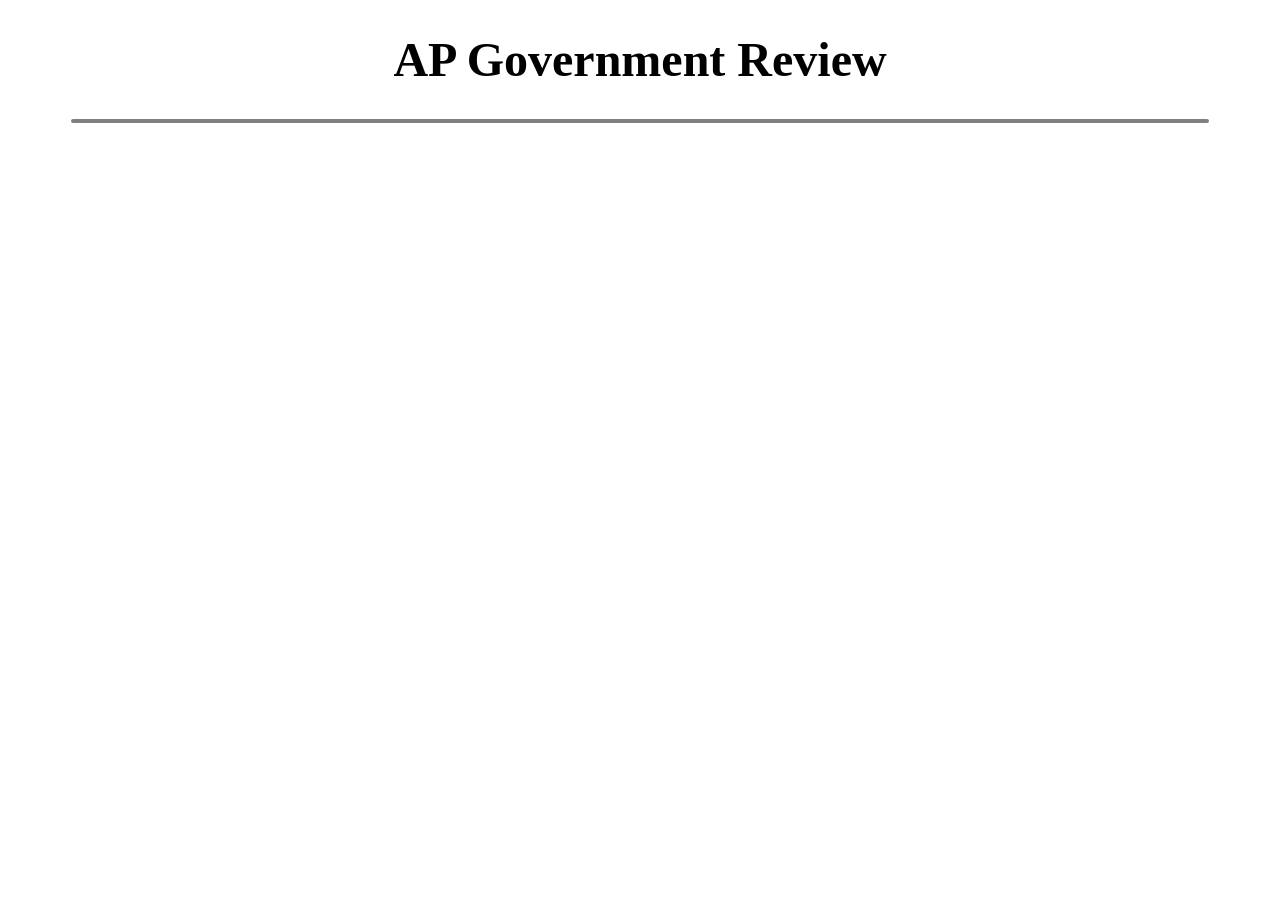
==== APGov.html @ 04f51976 "6:06 PM 4/27/2026" ====
<!DOCTYPE html>

<html>
    <header>
        <head>
            <link rel="stylesheet" href="APGov.css">
            <title>AP Government Review</title>
        </head>
    </header>
    <body>
        <h1>AP Government Review</h1>
    </body>
    <hr id="break">
    <div class="main">
        
    </div>
</html>
---- APGov.css ----
body{
    text-align: center;
    font-size: 150%
}

.main{

}

#break{
    border: 2px solid grey;
	border-radius: 15px;
	margin-left: 5%;
	margin-right: 5%;
}
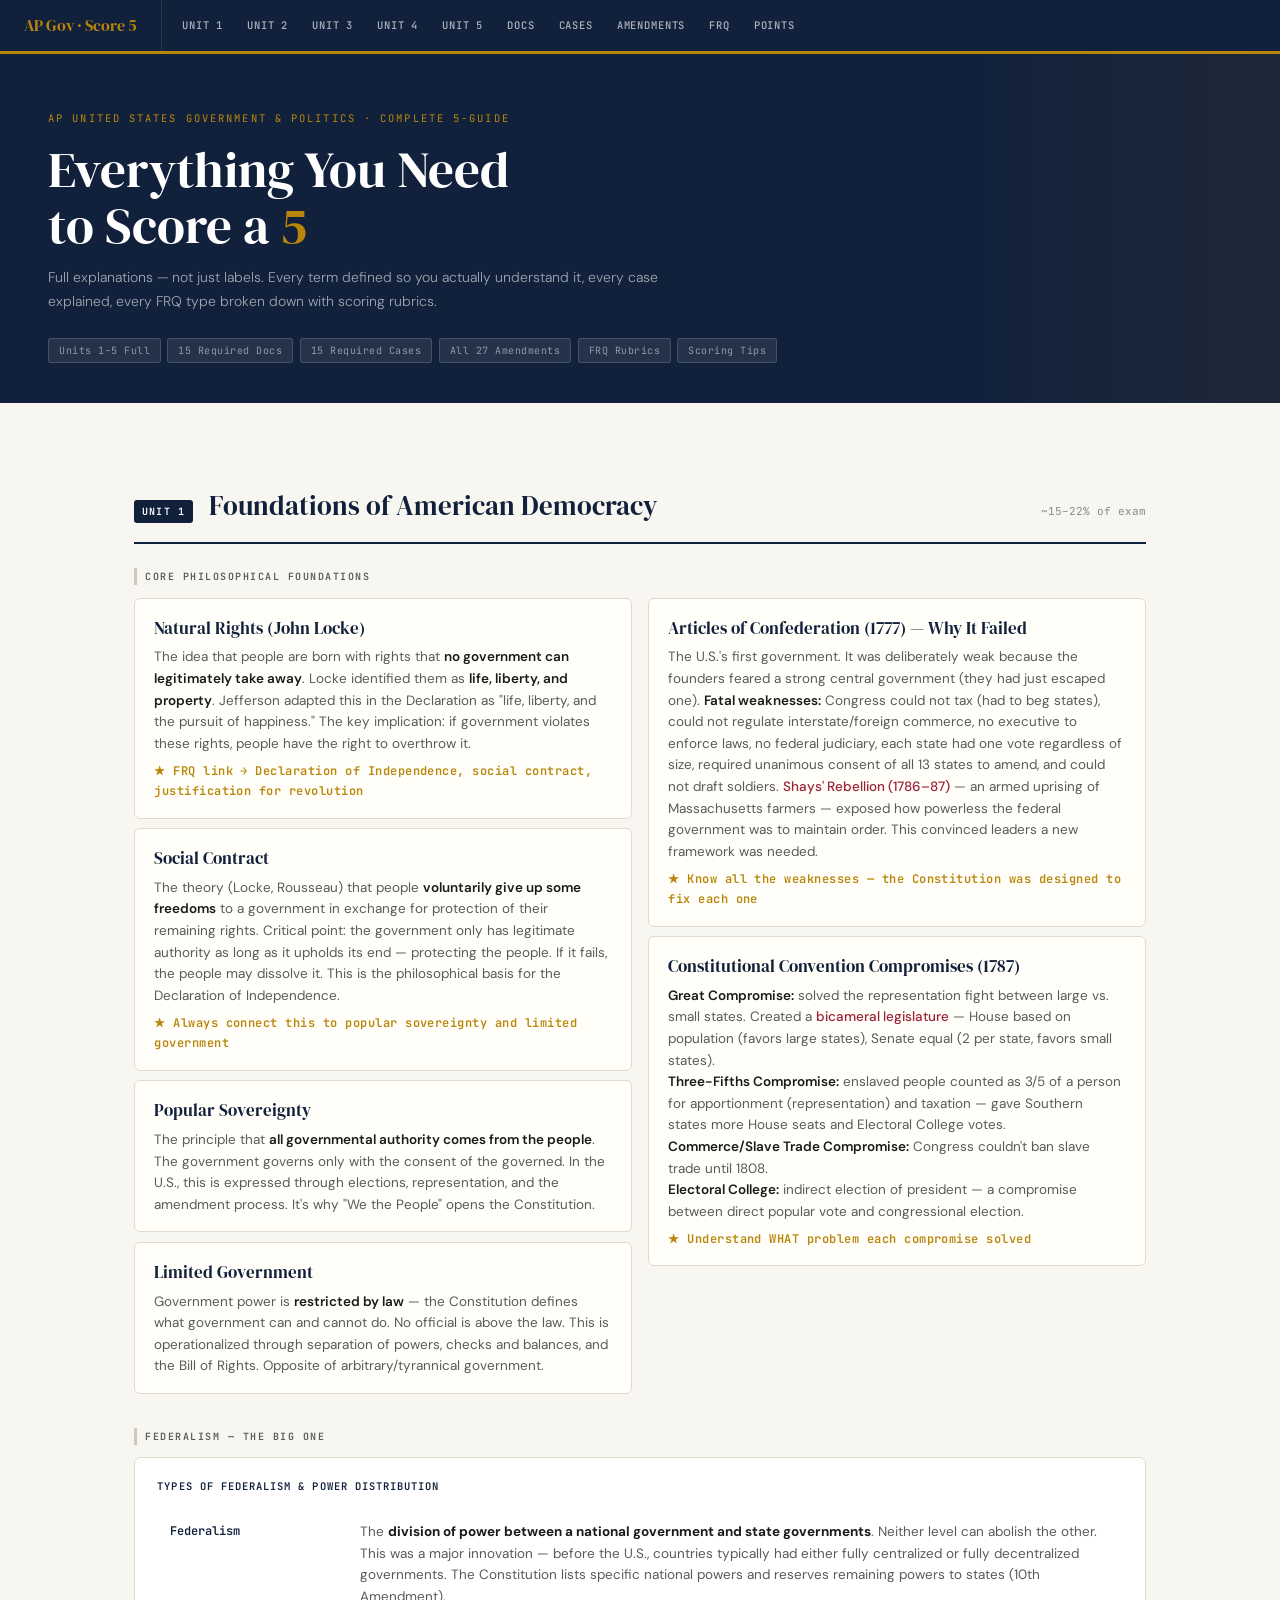
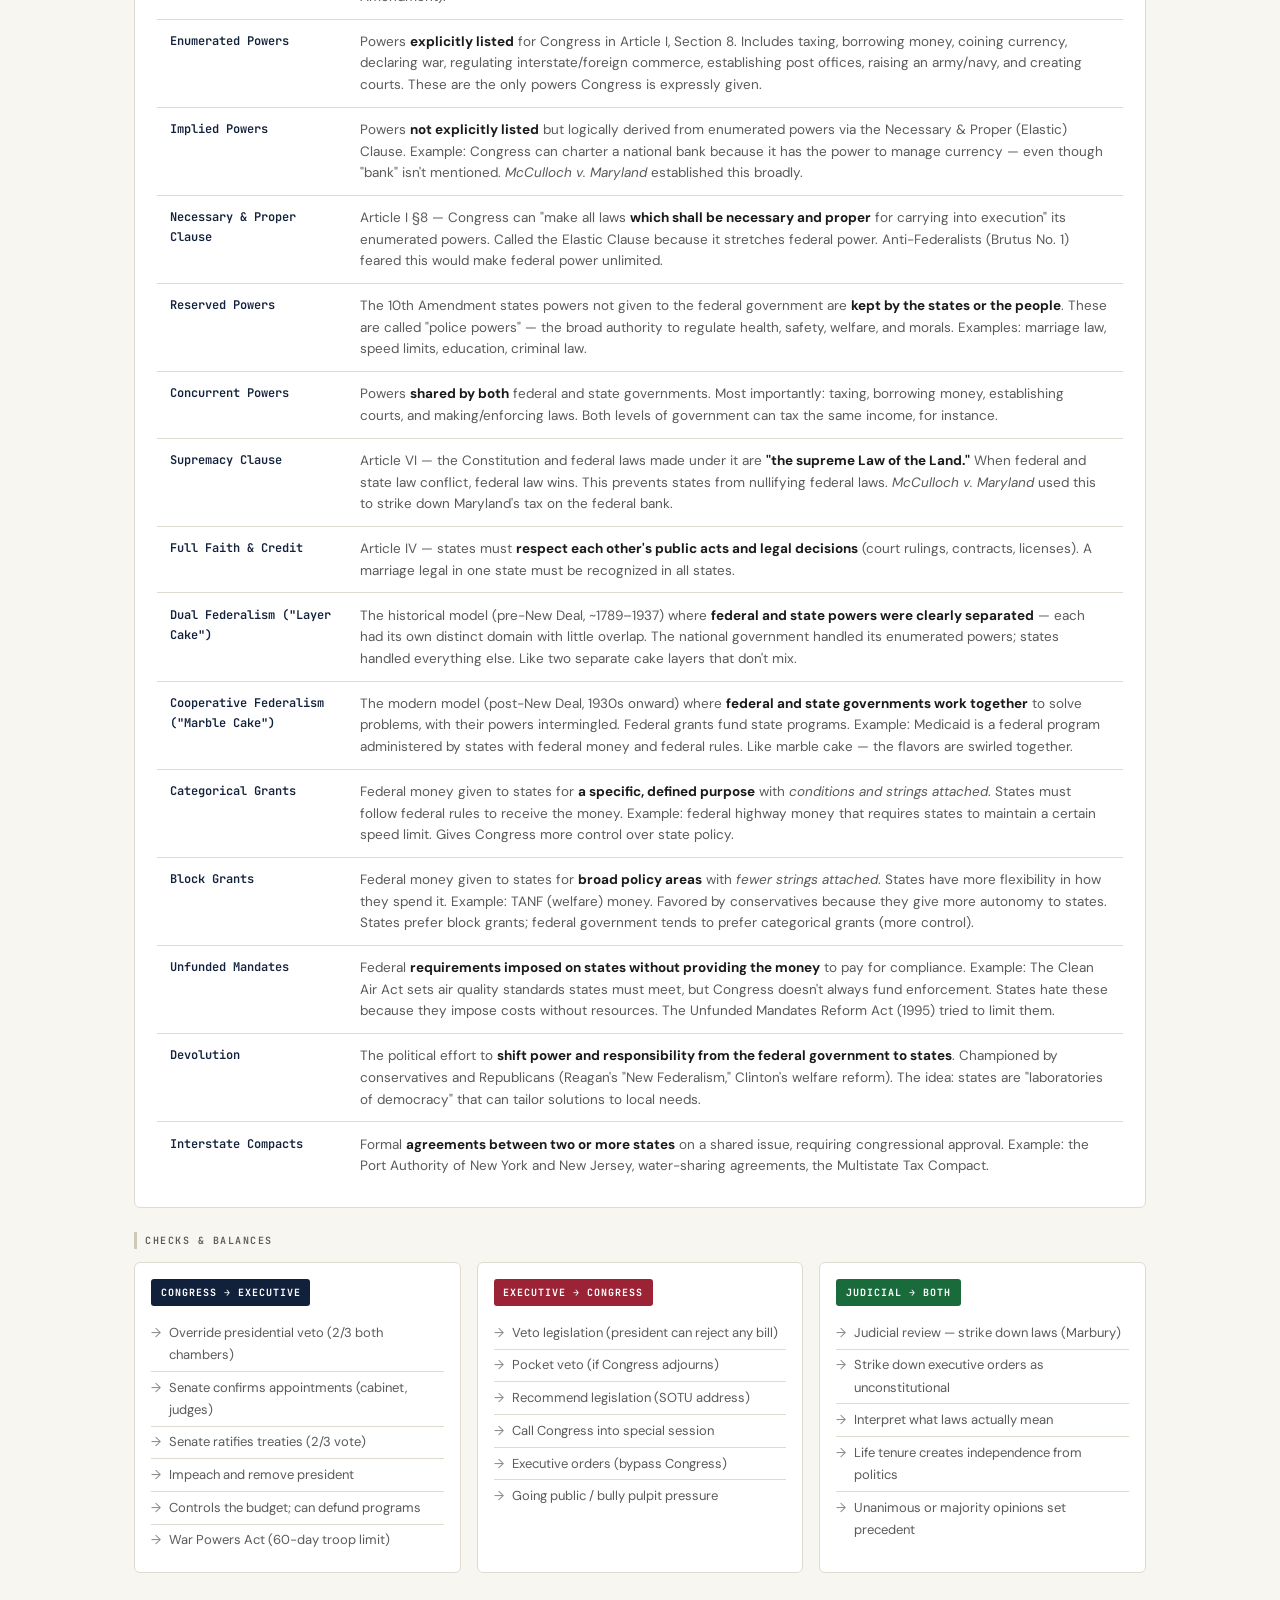
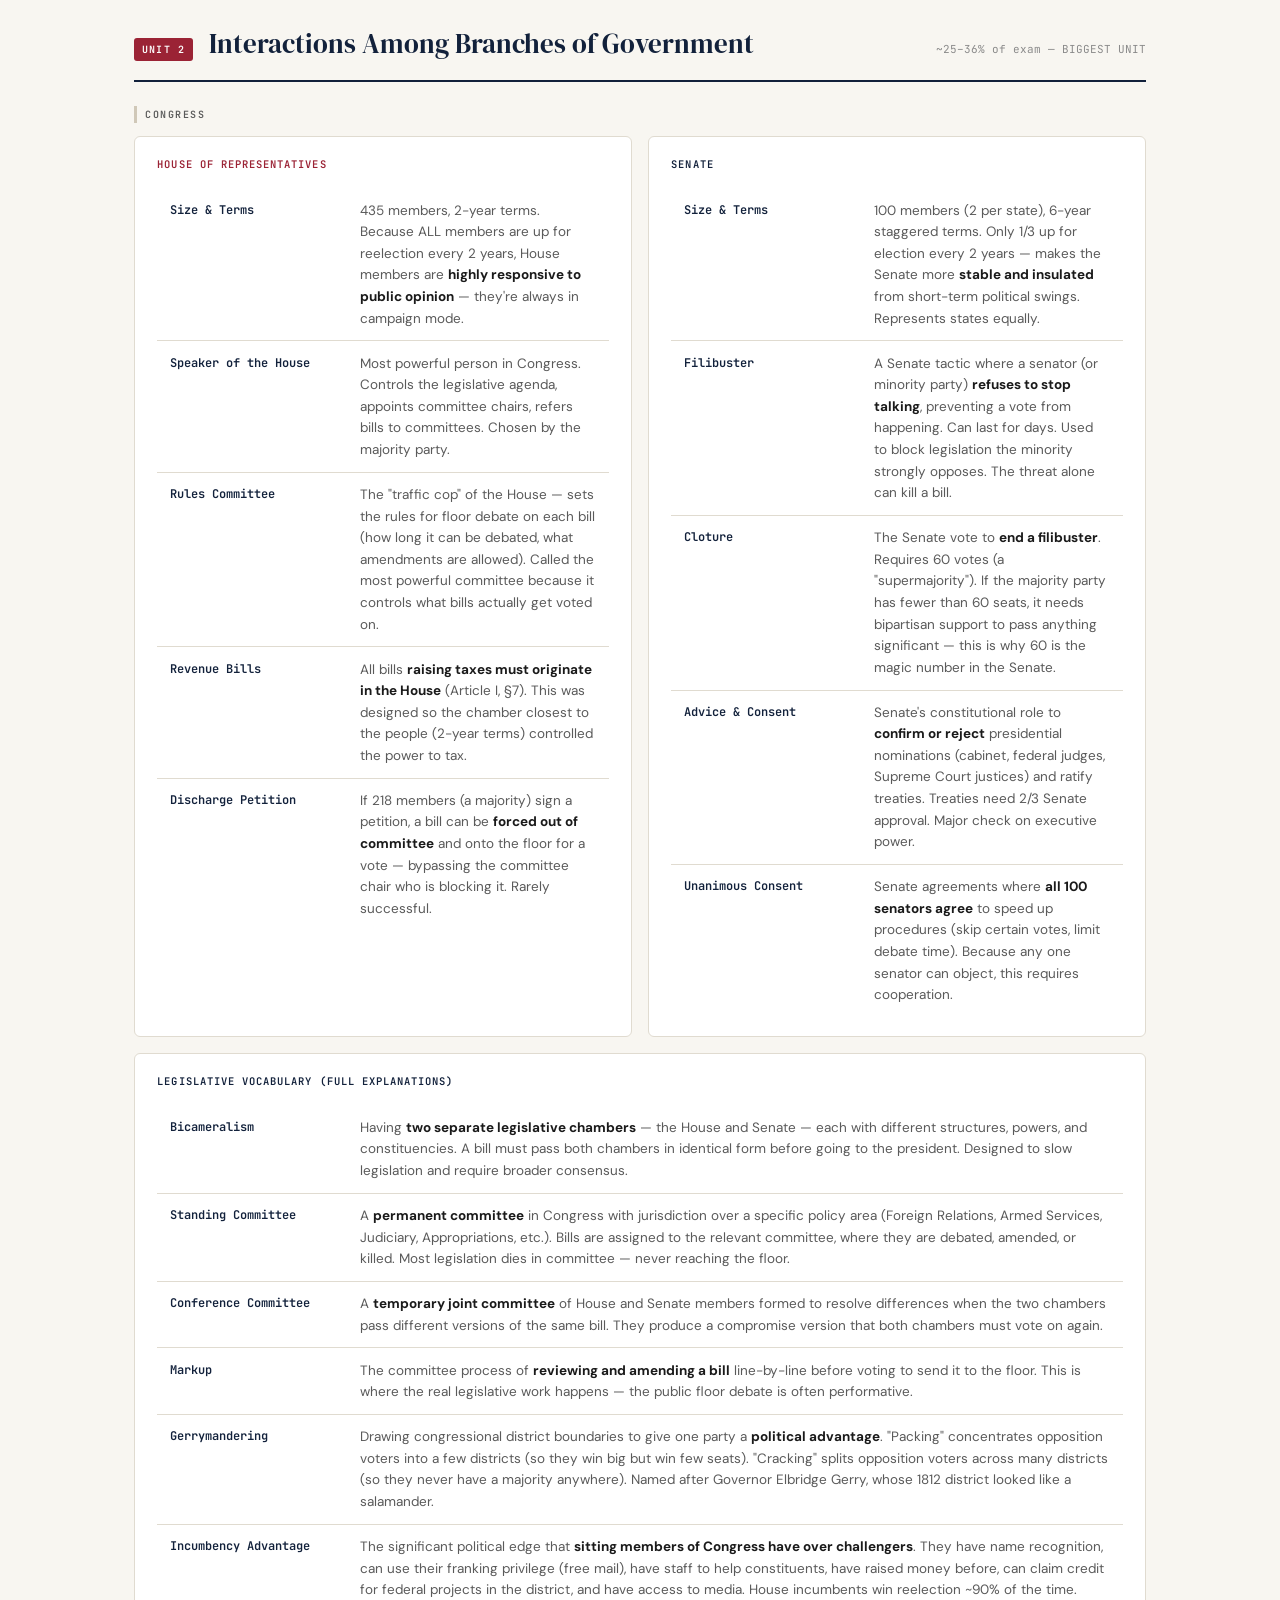
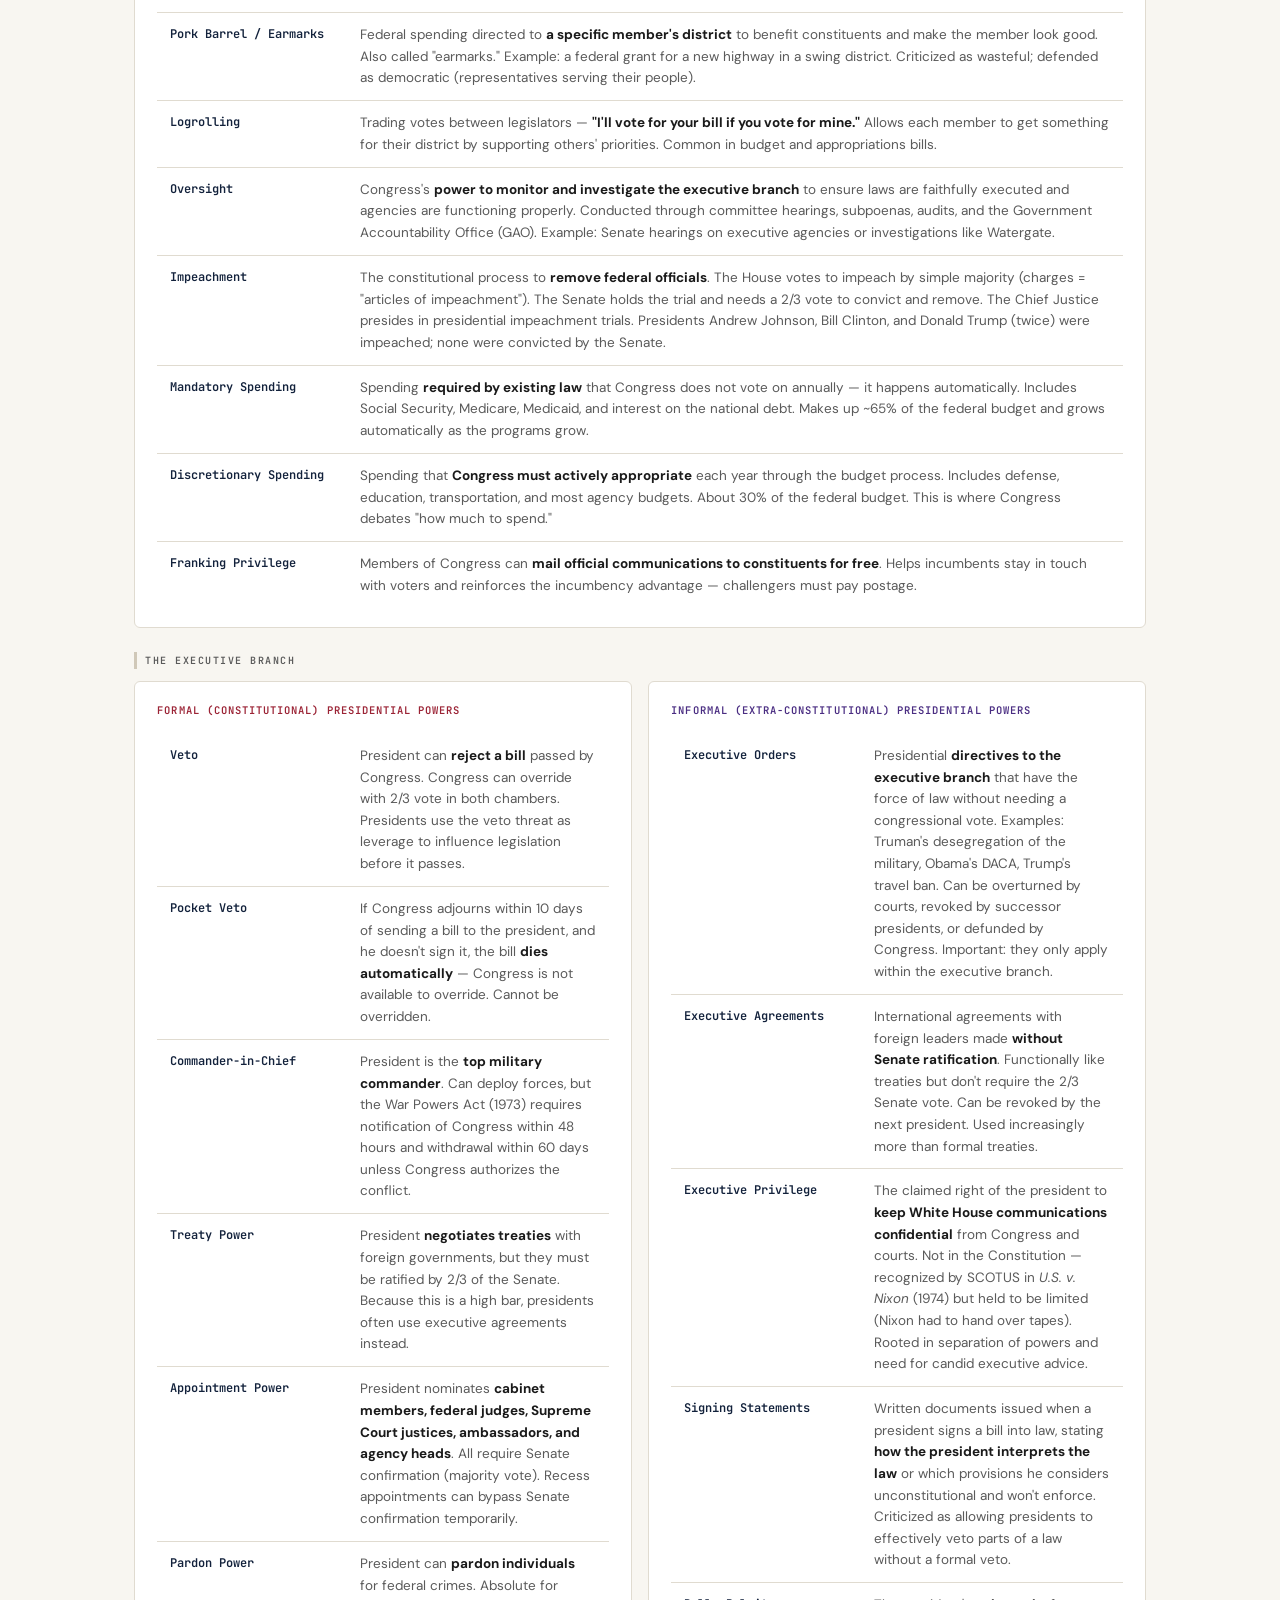
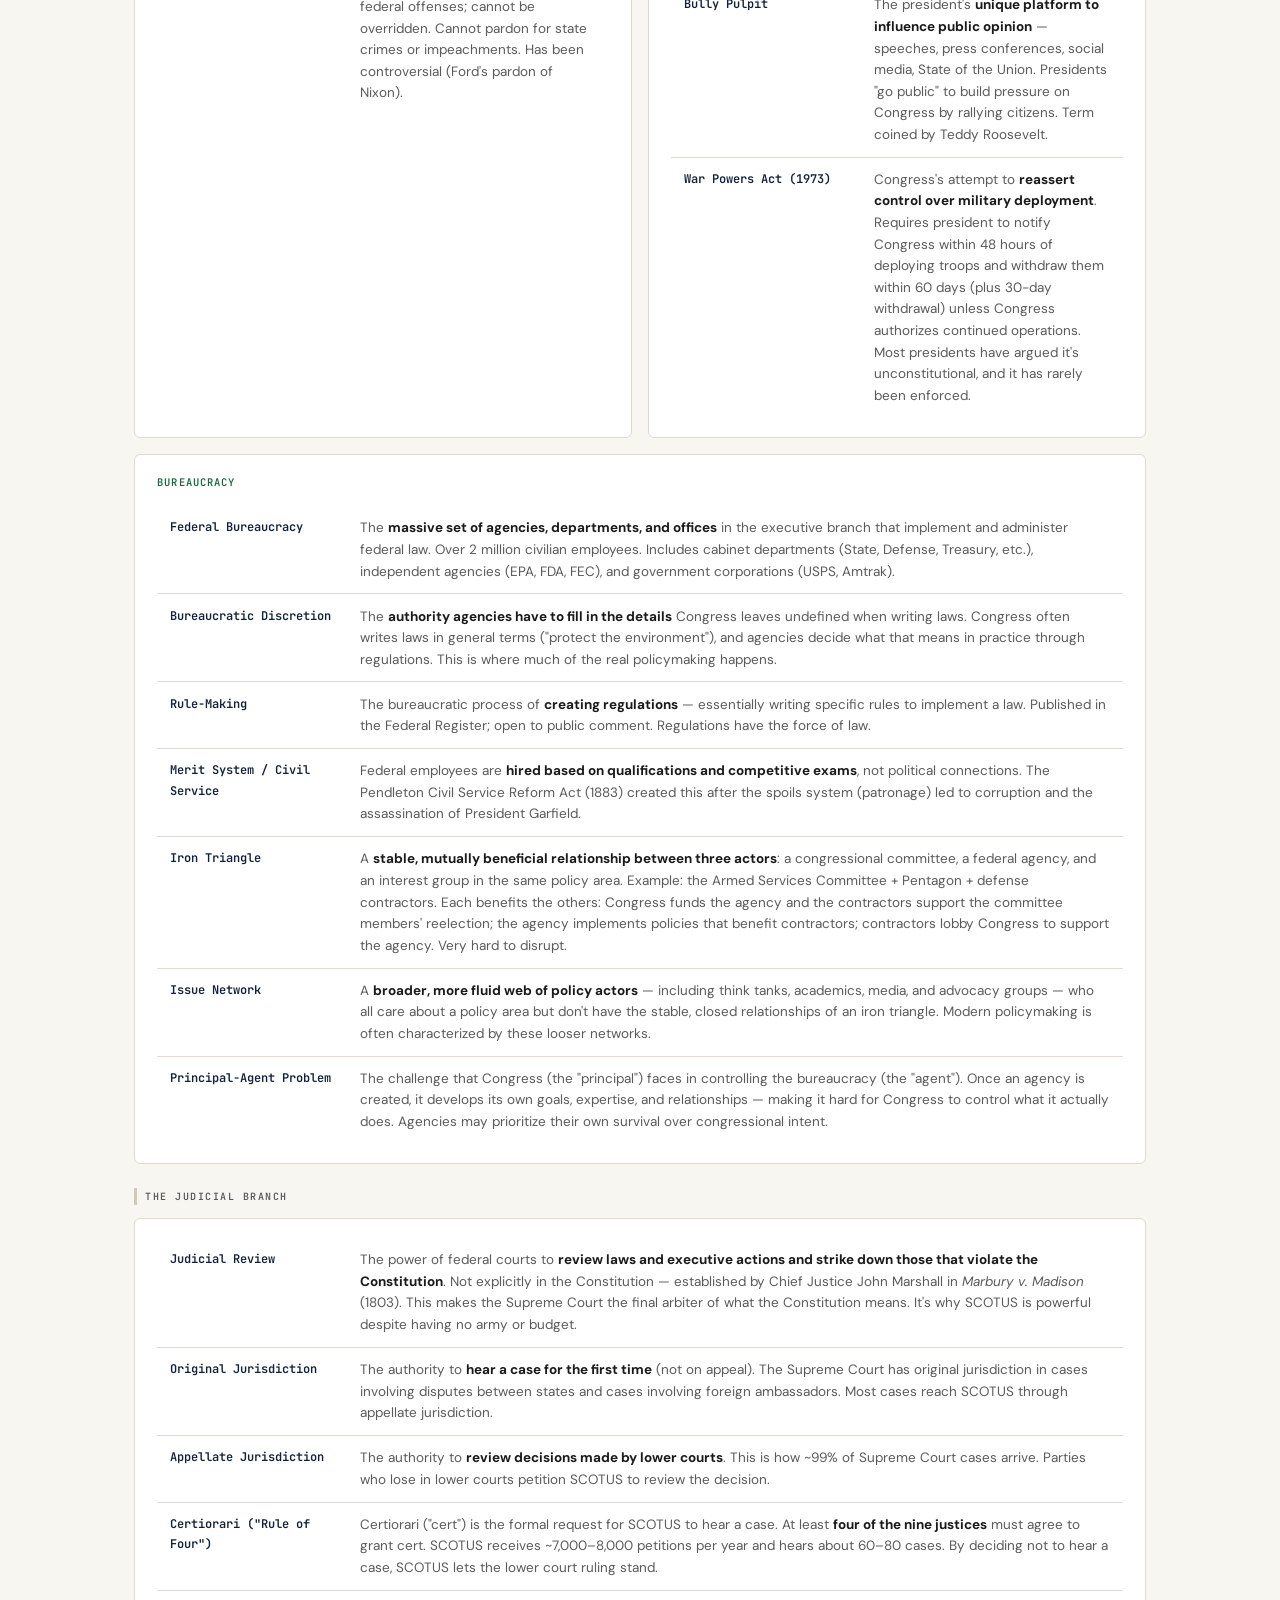
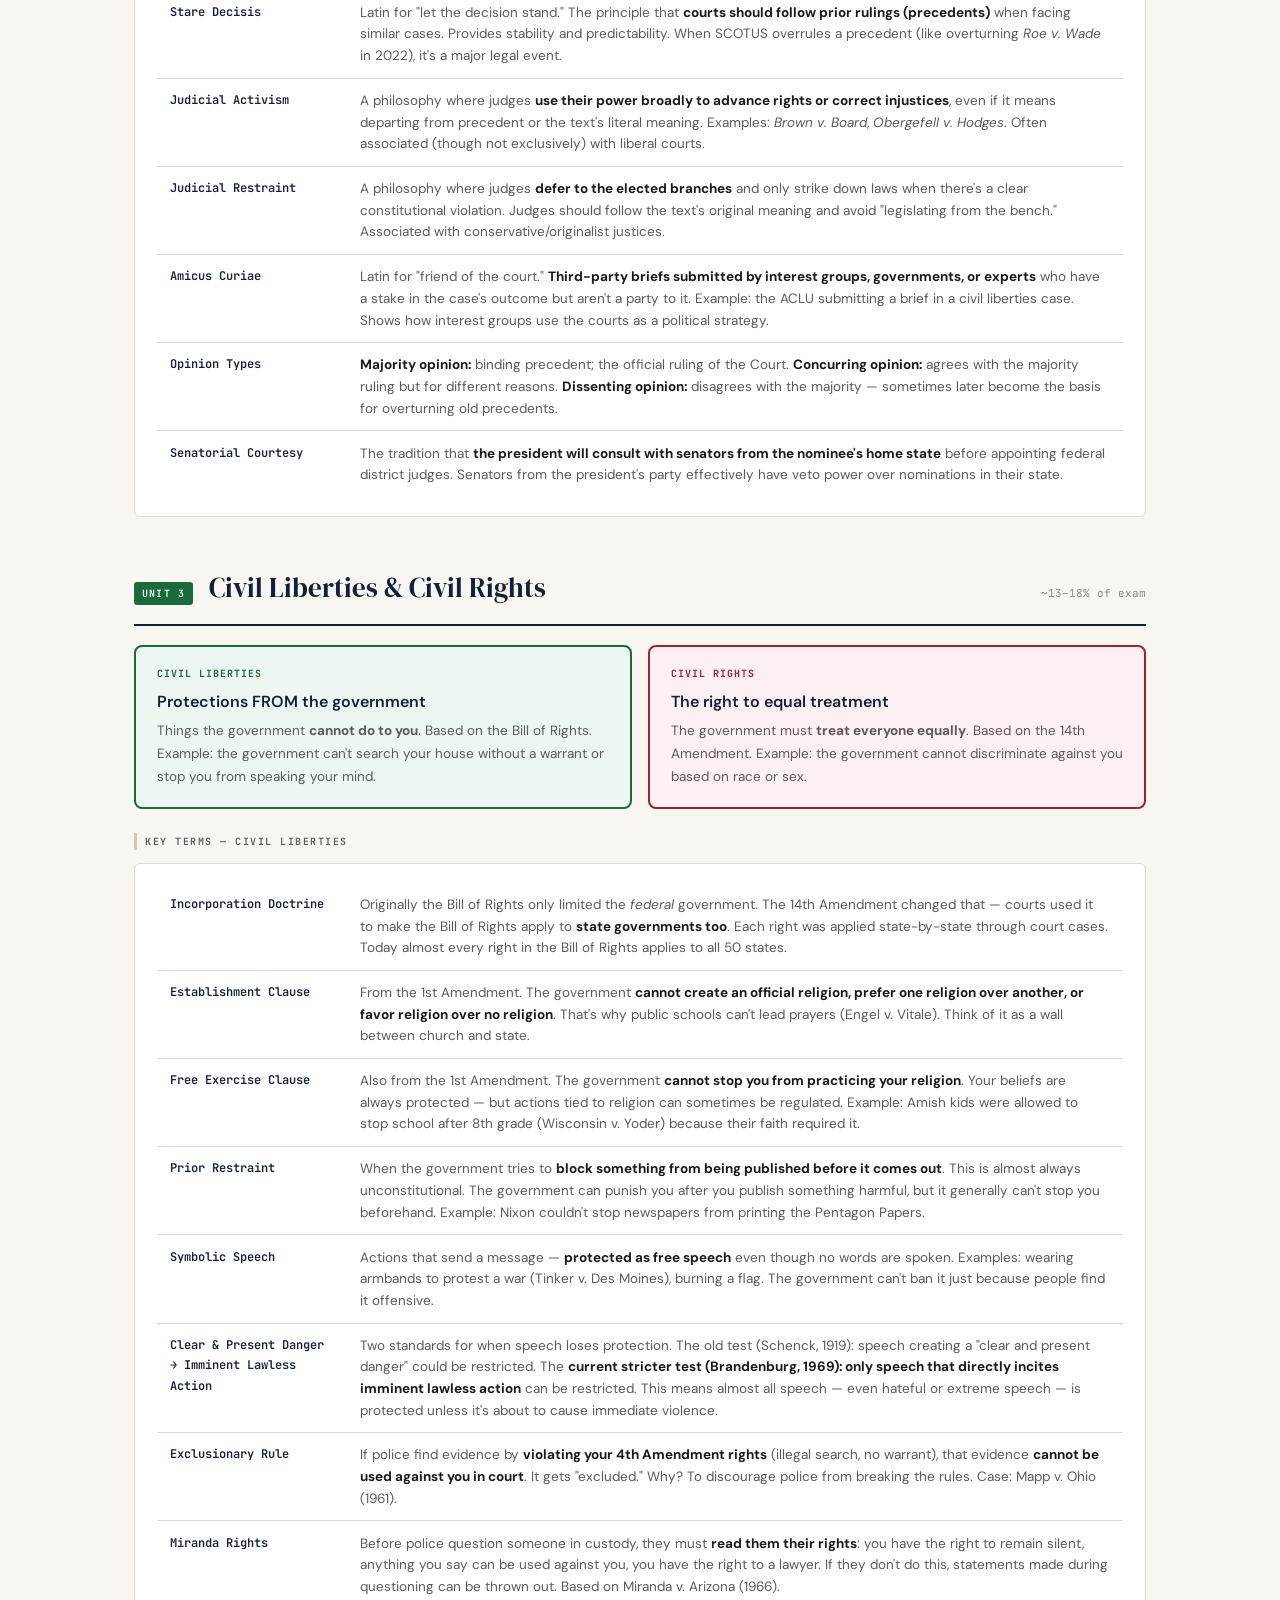
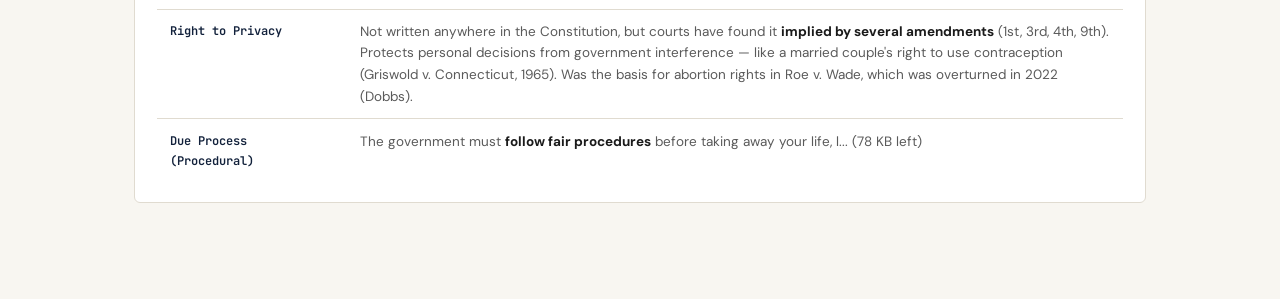
==== commit ccb4dda3: "9:41 AM 4/30/2026" ====
--- a/APGov.html
+++ b/APGov.html
@@ -1,17 +1,475 @@
 <!DOCTYPE html>
-
-<html>
-    <header>
-        <head>
-            <link rel="stylesheet" href="APGov.css">
-            <title>AP Government Review</title>
-        </head>
-    </header>
-    <body>
-        <h1>AP Government Review</h1>
-    </body>
-    <hr id="break">
-    <div class="main">
-        
-    </div>
-</html>+<html lang="en">
+<head>
+<meta charset="UTF-8">
+<meta name="viewport" content="width=device-width, initial-scale=1.0">
+<title>AP US Gov — 5 Guide</title>
+<link href="https://fonts.googleapis.com/css2?family=DM+Serif+Display:ital@0;1&family=DM+Sans:wght@300;400;500;600&family=JetBrains+Mono:wght@400;500;600&display=swap" rel="stylesheet">
+<style>
+:root {
+  --bg: #f8f6f1;
+  --surface: #ffffff;
+  --card: #fffef9;
+  --navy: #12213b;
+  --navy2: #1c3158;
+  --gold: #b8860b;
+  --gold-light: #f0e6c0;
+  --red: #9b2335;
+  --red-light: #fdf0f2;
+  --green: #1a6b3c;
+  --green-light: #edf7f2;
+  --blue: #1a4f7a;
+  --blue-light: #e8f1f8;
+  --purple: #4a2d82;
+  --purple-light: #f0ebf8;
+  --border: #e0dbd0;
+  --border2: #d0c8b8;
+  --text: #1a1a1a;
+  --muted: #5a5a5a;
+  --light: #8a8a8a;
+}
+*{box-sizing:border-box;margin:0;padding:0;}
+html{scroll-behavior:smooth;}
+body{background:var(--bg);color:var(--text);font-family:'DM Sans',sans-serif;font-size:15px;line-height:1.7;}
+
+/* NAV */
+.topbar{background:var(--navy);color:#fff;display:flex;align-items:center;gap:0;padding:0 1.5rem;overflow-x:auto;scrollbar-width:none;position:sticky;top:0;z-index:200;border-bottom:3px solid var(--gold);}
+.topbar::-webkit-scrollbar{display:none;}
+.topbar-brand{font-family:'DM Serif Display',serif;font-size:1rem;color:var(--gold);white-space:nowrap;padding:12px 1.5rem 12px 0;border-right:1px solid rgba(255,255,255,.1);margin-right:.5rem;flex-shrink:0;}
+.topbar a{color:rgba(255,255,255,.65);text-decoration:none;font-family:'JetBrains Mono',monospace;font-size:10.5px;font-weight:500;letter-spacing:.08em;text-transform:uppercase;padding:14px 12px;white-space:nowrap;border-bottom:3px solid transparent;margin-bottom:-3px;transition:color .2s,border-color .2s;}
+.topbar a:hover,.topbar a.active{color:#fff;border-bottom-color:var(--gold);}
+
+/* HERO */
+.hero{background:var(--navy);color:#fff;padding:3.5rem 3rem 2.5rem;position:relative;overflow:hidden;}
+.hero::after{content:'';position:absolute;right:0;top:0;width:300px;height:100%;background:linear-gradient(to right,transparent,rgba(184,134,11,.07));pointer-events:none;}
+.hero-eyebrow{font-family:'JetBrains Mono',monospace;font-size:10.5px;letter-spacing:.2em;text-transform:uppercase;color:var(--gold);margin-bottom:.8rem;}
+.hero h1{font-family:'DM Serif Display',serif;font-size:clamp(2rem,5vw,3.2rem);line-height:1.1;font-weight:400;}
+.hero h1 em{color:var(--gold);font-style:normal;}
+.hero p{color:rgba(255,255,255,.6);margin-top:.8rem;max-width:620px;font-size:14px;font-weight:300;}
+.chip-row{display:flex;flex-wrap:wrap;gap:.4rem;margin-top:1.5rem;}
+.chip{background:rgba(255,255,255,.08);border:1px solid rgba(255,255,255,.15);border-radius:3px;padding:3px 10px;font-family:'JetBrains Mono',monospace;font-size:10px;color:rgba(255,255,255,.5);letter-spacing:.05em;}
+
+/* MAIN */
+main{max-width:1060px;margin:0 auto;padding:2rem 1.5rem 6rem;}
+
+/* UNIT HEADERS */
+.unit-head{display:flex;align-items:baseline;gap:1rem;margin:3rem 0 1.2rem;padding-bottom:.8rem;border-bottom:2px solid var(--navy);}
+.unit-tag{font-family:'JetBrains Mono',monospace;font-size:10px;font-weight:600;letter-spacing:.12em;text-transform:uppercase;padding:3px 8px;border-radius:3px;flex-shrink:0;}
+.tag-navy{background:var(--navy);color:#fff;}
+.tag-red{background:var(--red);color:#fff;}
+.tag-green{background:var(--green);color:#fff;}
+.tag-blue{background:var(--blue);color:#fff;}
+.tag-purple{background:var(--purple);color:#fff;}
+.tag-gold{background:var(--gold);color:#fff;}
+.unit-head h2{font-family:'DM Serif Display',serif;font-size:1.7rem;font-weight:400;color:var(--navy);}
+.exam-pct{font-family:'JetBrains Mono',monospace;font-size:11px;color:var(--light);margin-left:auto;}
+
+/* SECTION LABELS */
+.section-label{font-family:'JetBrains Mono',monospace;font-size:10px;font-weight:600;letter-spacing:.15em;text-transform:uppercase;color:var(--muted);margin:1.5rem 0 .8rem;padding-left:.5rem;border-left:3px solid var(--border2);}
+
+/* GRID */
+.grid-2{display:grid;grid-template-columns:1fr 1fr;gap:1rem;}
+.grid-3{display:grid;grid-template-columns:1fr 1fr 1fr;gap:1rem;}
+@media(max-width:720px){.grid-2,.grid-3{grid-template-columns:1fr;}}
+
+/* CARD */
+.card{background:var(--surface);border:1px solid var(--border);border-radius:6px;padding:1.2rem 1.4rem;}
+.card-head{font-family:'JetBrains Mono',monospace;font-size:10.5px;font-weight:600;letter-spacing:.1em;text-transform:uppercase;margin-bottom:.9rem;}
+
+/* CONCEPT BLOCK */
+.concept{background:var(--card);border:1px solid var(--border);border-radius:6px;padding:1rem 1.2rem;margin-bottom:.6rem;}
+.concept-term{font-family:'DM Serif Display',serif;font-size:1.05rem;color:var(--navy);margin-bottom:.2rem;}
+.concept-def{font-size:13.5px;color:var(--muted);line-height:1.6;}
+.concept-def strong{color:var(--text);font-weight:600;}
+.concept-def em{color:var(--red);font-style:normal;font-weight:500;}
+.concept-why{font-size:12px;color:var(--gold);font-family:'JetBrains Mono',monospace;font-weight:600;letter-spacing:.04em;margin-top:.4rem;display:block;}
+
+/* VOCAB TABLE */
+.vocab-table{width:100%;border-collapse:collapse;}
+.vocab-table tr{border-bottom:1px solid var(--border);}
+.vocab-table tr:last-child{border-bottom:none;}
+.vocab-table td{padding:.7rem .8rem;vertical-align:top;font-size:13.5px;}
+.vocab-table td:first-child{font-family:'JetBrains Mono',monospace;font-size:12px;font-weight:600;color:var(--navy);width:190px;padding-right:1rem;}
+.vocab-table td:last-child{color:var(--muted);line-height:1.6;}
+.vocab-table td:last-child strong{color:var(--text);}
+
+/* CASE CARD */
+.case-card{background:var(--surface);border:1px solid var(--border);border-left:4px solid var(--navy);border-radius:0 6px 6px 0;padding:1rem 1.2rem;margin-bottom:.7rem;}
+.case-name{font-family:'DM Serif Display',serif;font-size:1rem;color:var(--navy);margin-bottom:.15rem;}
+.case-year{font-family:'JetBrains Mono',monospace;font-size:10px;color:var(--light);margin-left:.5rem;}
+.case-issue{font-size:12px;font-family:'JetBrains Mono',monospace;color:var(--gold);font-weight:600;letter-spacing:.04em;margin-bottom:.3rem;text-transform:uppercase;}
+.case-hold{font-size:13.5px;color:var(--muted);line-height:1.6;}
+.case-hold strong{color:var(--text);}
+.case-hold em{color:var(--red);font-style:normal;font-weight:600;}
+.case-connect{font-size:12px;color:var(--green);font-family:'JetBrains Mono',monospace;margin-top:.4rem;display:block;font-weight:500;}
+
+/* DOC CARD */
+.doc-card{background:var(--surface);border:1px solid var(--border);border-left:4px solid var(--gold);border-radius:0 6px 6px 0;padding:1rem 1.2rem;margin-bottom:.7rem;}
+.doc-name{font-family:'DM Serif Display',serif;font-size:1rem;color:var(--navy);}
+.doc-author{font-family:'JetBrains Mono',monospace;font-size:10px;color:var(--light);}
+.doc-arg{font-size:13.5px;color:var(--muted);margin-top:.4rem;line-height:1.6;}
+.doc-arg strong{color:var(--text);}
+.doc-arg em{color:var(--blue);font-style:normal;font-weight:600;}
+.doc-exam{font-size:12px;color:var(--red);font-family:'JetBrains Mono',monospace;margin-top:.4rem;display:block;font-weight:600;text-transform:uppercase;letter-spacing:.04em;}
+
+/* AMENDMENT TABLE */
+.amend-table{width:100%;border-collapse:collapse;}
+.amend-table tr{border-bottom:1px solid var(--border);}
+.amend-table tr:last-child{border-bottom:none;}
+.amend-table td{padding:.65rem .8rem;vertical-align:top;font-size:13.5px;}
+.amend-num{font-family:'JetBrains Mono',monospace;font-size:12px;font-weight:700;color:var(--navy);width:36px;}
+.amend-name{font-weight:600;color:var(--text);width:200px;}
+.amend-full{color:var(--muted);line-height:1.6;}
+.amend-full strong{color:var(--text);}
+.amend-full em{color:var(--red);font-style:normal;font-weight:500;}
+
+/* FRQ */
+.frq-box{background:var(--surface);border:1px solid var(--border);border-radius:8px;padding:1.5rem;margin-bottom:1rem;}
+.frq-badge{font-family:'JetBrains Mono',monospace;font-size:10px;font-weight:700;letter-spacing:.1em;text-transform:uppercase;padding:3px 10px;border-radius:3px;display:inline-block;margin-bottom:.8rem;}
+.b-navy{background:var(--navy);color:#fff;}
+.b-red{background:var(--red);color:#fff;}
+.b-green{background:var(--green);color:#fff;}
+.b-gold{background:var(--gold);color:#fff;}
+.frq-box h3{font-family:'DM Serif Display',serif;font-size:1.2rem;color:var(--navy);margin-bottom:.4rem;}
+.frq-desc{font-size:13.5px;color:var(--muted);margin-bottom:1rem;line-height:1.6;}
+.step{display:flex;gap:.9rem;margin-bottom:.7rem;align-items:flex-start;}
+.step-n{font-family:'JetBrains Mono',monospace;font-size:11px;font-weight:700;color:var(--navy);background:var(--gold-light);border:1px solid var(--gold);border-radius:4px;width:26px;height:26px;display:flex;align-items:center;justify-content:center;flex-shrink:0;margin-top:1px;}
+.step-text{font-size:13.5px;color:var(--text);line-height:1.6;}
+.step-text strong{color:var(--navy);}
+.step-text em{color:var(--red);font-style:italic;}
+
+/* RUBRIC */
+.rubric-row{display:flex;justify-content:space-between;align-items:center;padding:.55rem .8rem;background:var(--bg);border:1px solid var(--border);border-radius:4px;margin-bottom:.35rem;font-size:13.5px;}
+.rubric-pts{font-family:'JetBrains Mono',monospace;font-size:12px;font-weight:700;color:var(--navy);background:var(--gold-light);padding:2px 8px;border-radius:3px;}
+
+/* TIP */
+.tip{background:var(--gold-light);border:1px solid rgba(184,134,11,.3);border-left:4px solid var(--gold);border-radius:0 5px 5px 0;padding:.7rem 1rem;font-size:13.5px;color:var(--text);margin-bottom:.6rem;line-height:1.6;}
+.tip strong{color:var(--gold);font-weight:700;}
+.tip.danger{background:var(--red-light);border-color:rgba(155,35,53,.3);border-left-color:var(--red);}
+.tip.danger strong{color:var(--red);}
+.tip.ok{background:var(--green-light);border-color:rgba(26,107,60,.3);border-left-color:var(--green);}
+.tip.ok strong{color:var(--green);}
+
+/* CHECKS TABLE */
+.checks-table{display:grid;grid-template-columns:1fr 1fr 1fr;gap:1rem;}
+@media(max-width:720px){.checks-table{grid-template-columns:1fr;}}
+.checks-col{background:var(--surface);border:1px solid var(--border);border-radius:6px;padding:1rem;}
+.checks-head{font-family:'JetBrains Mono',monospace;font-size:10px;font-weight:700;letter-spacing:.1em;text-transform:uppercase;margin-bottom:.7rem;padding:.3rem .6rem;border-radius:3px;display:inline-block;}
+.checks-col ul{list-style:none;}
+.checks-col ul li{font-size:13px;color:var(--muted);padding:.3rem 0;border-bottom:1px solid var(--border);display:flex;gap:.5rem;align-items:flex-start;}
+.checks-col ul li:last-child{border-bottom:none;}
+.checks-col ul li::before{content:'→';color:var(--light);flex-shrink:0;}
+
+.divider{border:none;border-top:2px solid var(--border);margin:2rem 0;}
+
+/* IDEOLOGY GRID */
+.ideology-card{background:var(--surface);border:1px solid var(--border);border-radius:6px;padding:1.1rem;}
+.ideology-label{font-family:'JetBrains Mono',monospace;font-size:11px;font-weight:700;letter-spacing:.08em;text-transform:uppercase;padding:.25rem .7rem;border-radius:3px;display:inline-block;margin-bottom:.6rem;}
+.ideo-blue{background:#dbeafe;color:#1d4ed8;}
+.ideo-red{background:#fee2e2;color:#b91c1c;}
+.ideo-yellow{background:#fef9c3;color:#854d0e;}
+.ideo-gray{background:#f3f4f6;color:#374151;}
+.ideology-card ul{list-style:none;}
+.ideology-card ul li{font-size:13px;color:var(--muted);padding:.28rem 0;border-bottom:1px solid var(--border);display:flex;gap:.5rem;}
+.ideology-card ul li:last-child{border-bottom:none;}
+.ideology-card ul li::before{content:'•';color:var(--light);}
+
+/* SCORE BAR */
+.score-visual{background:var(--bg);border:1px solid var(--border);border-radius:6px;padding:1.2rem;margin-bottom:1rem;}
+.score-visual h4{font-family:'DM Serif Display',serif;font-size:1rem;color:var(--navy);margin-bottom:.8rem;}
+.score-row{display:flex;align-items:center;gap:.75rem;margin-bottom:.5rem;}
+.score-label{font-size:13px;color:var(--muted);flex:1;}
+.score-bar-wrap{flex:2;background:var(--border);border-radius:2px;height:6px;overflow:hidden;}
+.score-bar-fill{height:100%;border-radius:2px;background:var(--navy);}
+.score-num{font-family:'JetBrains Mono',monospace;font-size:11px;font-weight:700;color:var(--navy);width:24px;text-align:right;}
+
+/* SCROLL UP */
+.scroll-top{position:fixed;bottom:2rem;right:2rem;background:var(--navy);color:var(--gold);border:none;border-radius:4px;width:36px;height:36px;cursor:pointer;font-size:1rem;display:flex;align-items:center;justify-content:center;z-index:100;}
+
+/* PRINT / ACCENT HELPERS */
+.highlight{background:var(--gold-light);padding:1px 4px;border-radius:2px;font-weight:600;color:var(--navy);}
+.tag-inline{font-family:'JetBrains Mono',monospace;font-size:10px;font-weight:600;padding:1px 6px;border-radius:3px;display:inline-block;vertical-align:middle;margin-left:.3rem;}
+.t-red{background:var(--red-light);color:var(--red);}
+.t-green{background:var(--green-light);color:var(--green);}
+</style>
+</head>
+<body>
+
+<nav class="topbar">
+  <div class="topbar-brand">AP Gov · Score 5</div>
+  <a href="#u1">Unit 1</a>
+  <a href="#u2">Unit 2</a>
+  <a href="#u3">Unit 3</a>
+  <a href="#u4">Unit 4</a>
+  <a href="#u5">Unit 5</a>
+  <a href="#docs">Docs</a>
+  <a href="#cases">Cases</a>
+  <a href="#amend">Amendments</a>
+  <a href="#frq">FRQ</a>
+  <a href="#tips">Points</a>
+</nav>
+
+<div class="hero">
+  <div class="hero-eyebrow">AP United States Government & Politics · Complete 5-Guide</div>
+  <h1>Everything You Need<br>to Score a <em>5</em></h1>
+  <p>Full explanations — not just labels. Every term defined so you actually understand it, every case explained, every FRQ type broken down with scoring rubrics.</p>
+  <div class="chip-row">
+    <div class="chip">Units 1–5 Full</div>
+    <div class="chip">15 Required Docs</div>
+    <div class="chip">15 Required Cases</div>
+    <div class="chip">All 27 Amendments</div>
+    <div class="chip">FRQ Rubrics</div>
+    <div class="chip">Scoring Tips</div>
+  </div>
+</div>
+
+<main>
+
+<!-- ═══════════════════════════════════════════════════════
+     UNIT 1
+════════════════════════════════════════════════════════ -->
+<div id="u1" class="unit-head">
+  <span class="unit-tag tag-navy">Unit 1</span>
+  <h2>Foundations of American Democracy</h2>
+  <span class="exam-pct">~15–22% of exam</span>
+</div>
+
+<div class="section-label">Core Philosophical Foundations</div>
+
+<div class="grid-2">
+<div>
+<div class="concept">
+  <div class="concept-term">Natural Rights (John Locke)</div>
+  <div class="concept-def">The idea that people are born with rights that <strong>no government can legitimately take away</strong>. Locke identified them as <strong>life, liberty, and property</strong>. Jefferson adapted this in the Declaration as "life, liberty, and the pursuit of happiness." The key implication: if government violates these rights, people have the right to overthrow it.</div>
+  <span class="concept-why">★ FRQ link → Declaration of Independence, social contract, justification for revolution</span>
+</div>
+<div class="concept">
+  <div class="concept-term">Social Contract</div>
+  <div class="concept-def">The theory (Locke, Rousseau) that people <strong>voluntarily give up some freedoms</strong> to a government in exchange for protection of their remaining rights. Critical point: the government only has legitimate authority as long as it upholds its end — protecting the people. If it fails, the people may dissolve it. This is the philosophical basis for the Declaration of Independence.</div>
+  <span class="concept-why">★ Always connect this to popular sovereignty and limited government</span>
+</div>
+<div class="concept">
+  <div class="concept-term">Popular Sovereignty</div>
+  <div class="concept-def">The principle that <strong>all governmental authority comes from the people</strong>. The government governs only with the consent of the governed. In the U.S., this is expressed through elections, representation, and the amendment process. It's why "We the People" opens the Constitution.</div>
+</div>
+<div class="concept">
+  <div class="concept-term">Limited Government</div>
+  <div class="concept-def">Government power is <strong>restricted by law</strong> — the Constitution defines what government can and cannot do. No official is above the law. This is operationalized through separation of powers, checks and balances, and the Bill of Rights. Opposite of arbitrary/tyrannical government.</div>
+</div>
+</div>
+<div>
+<div class="concept">
+  <div class="concept-term">Articles of Confederation (1777) — Why It Failed</div>
+  <div class="concept-def">The U.S.'s first government. It was deliberately weak because the founders feared a strong central government (they had just escaped one). <strong>Fatal weaknesses:</strong> Congress could not tax (had to beg states), could not regulate interstate/foreign commerce, no executive to enforce laws, no federal judiciary, each state had one vote regardless of size, required unanimous consent of all 13 states to amend, and could not draft soldiers. <em>Shays' Rebellion (1786–87)</em> — an armed uprising of Massachusetts farmers — exposed how powerless the federal government was to maintain order. This convinced leaders a new framework was needed.</div>
+  <span class="concept-why">★ Know all the weaknesses — the Constitution was designed to fix each one</span>
+</div>
+<div class="concept">
+  <div class="concept-term">Constitutional Convention Compromises (1787)</div>
+  <div class="concept-def"><strong>Great Compromise:</strong> solved the representation fight between large vs. small states. Created a <em>bicameral legislature</em> — House based on population (favors large states), Senate equal (2 per state, favors small states). <br><strong>Three-Fifths Compromise:</strong> enslaved people counted as 3/5 of a person for apportionment (representation) and taxation — gave Southern states more House seats and Electoral College votes. <br><strong>Commerce/Slave Trade Compromise:</strong> Congress couldn't ban slave trade until 1808. <br><strong>Electoral College:</strong> indirect election of president — a compromise between direct popular vote and congressional election.</div>
+  <span class="concept-why">★ Understand WHAT problem each compromise solved</span>
+</div>
+</div>
+</div>
+
+<div class="section-label">Federalism — The Big One</div>
+
+<div class="card">
+  <div class="card-head" style="color:var(--navy)">Types of Federalism & Power Distribution</div>
+  <table class="vocab-table">
+    <tr><td>Federalism</td><td>The <strong>division of power between a national government and state governments</strong>. Neither level can abolish the other. This was a major innovation — before the U.S., countries typically had either fully centralized or fully decentralized governments. The Constitution lists specific national powers and reserves remaining powers to states (10th Amendment).</td></tr>
+    <tr><td>Enumerated Powers</td><td>Powers <strong>explicitly listed</strong> for Congress in Article I, Section 8. Includes taxing, borrowing money, coining currency, declaring war, regulating interstate/foreign commerce, establishing post offices, raising an army/navy, and creating courts. These are the only powers Congress is expressly given.</td></tr>
+    <tr><td>Implied Powers</td><td>Powers <strong>not explicitly listed</strong> but logically derived from enumerated powers via the Necessary & Proper (Elastic) Clause. Example: Congress can charter a national bank because it has the power to manage currency — even though "bank" isn't mentioned. <em>McCulloch v. Maryland</em> established this broadly.</td></tr>
+    <tr><td>Necessary & Proper Clause</td><td>Article I §8 — Congress can "make all laws <strong>which shall be necessary and proper</strong> for carrying into execution" its enumerated powers. Called the Elastic Clause because it stretches federal power. Anti-Federalists (Brutus No. 1) feared this would make federal power unlimited.</td></tr>
+    <tr><td>Reserved Powers</td><td>The 10th Amendment states powers not given to the federal government are <strong>kept by the states or the people</strong>. These are called "police powers" — the broad authority to regulate health, safety, welfare, and morals. Examples: marriage law, speed limits, education, criminal law.</td></tr>
+    <tr><td>Concurrent Powers</td><td>Powers <strong>shared by both</strong> federal and state governments. Most importantly: taxing, borrowing money, establishing courts, and making/enforcing laws. Both levels of government can tax the same income, for instance.</td></tr>
+    <tr><td>Supremacy Clause</td><td>Article VI — the Constitution and federal laws made under it are <strong>"the supreme Law of the Land."</strong> When federal and state law conflict, federal law wins. This prevents states from nullifying federal laws. <em>McCulloch v. Maryland</em> used this to strike down Maryland's tax on the federal bank.</td></tr>
+    <tr><td>Full Faith & Credit</td><td>Article IV — states must <strong>respect each other's public acts and legal decisions</strong> (court rulings, contracts, licenses). A marriage legal in one state must be recognized in all states.</td></tr>
+    <tr><td>Dual Federalism ("Layer Cake")</td><td>The historical model (pre-New Deal, ~1789–1937) where <strong>federal and state powers were clearly separated</strong> — each had its own distinct domain with little overlap. The national government handled its enumerated powers; states handled everything else. Like two separate cake layers that don't mix.</td></tr>
+    <tr><td>Cooperative Federalism ("Marble Cake")</td><td>The modern model (post-New Deal, 1930s onward) where <strong>federal and state governments work together</strong> to solve problems, with their powers intermingled. Federal grants fund state programs. Example: Medicaid is a federal program administered by states with federal money and federal rules. Like marble cake — the flavors are swirled together.</td></tr>
+    <tr><td>Categorical Grants</td><td>Federal money given to states for <strong>a specific, defined purpose</strong> with <em>conditions and strings attached</em>. States must follow federal rules to receive the money. Example: federal highway money that requires states to maintain a certain speed limit. Gives Congress more control over state policy.</td></tr>
+    <tr><td>Block Grants</td><td>Federal money given to states for <strong>broad policy areas</strong> with <em>fewer strings attached</em>. States have more flexibility in how they spend it. Example: TANF (welfare) money. Favored by conservatives because they give more autonomy to states. States prefer block grants; federal government tends to prefer categorical grants (more control).</td></tr>
+    <tr><td>Unfunded Mandates</td><td>Federal <strong>requirements imposed on states without providing the money</strong> to pay for compliance. Example: The Clean Air Act sets air quality standards states must meet, but Congress doesn't always fund enforcement. States hate these because they impose costs without resources. The Unfunded Mandates Reform Act (1995) tried to limit them.</td></tr>
+    <tr><td>Devolution</td><td>The political effort to <strong>shift power and responsibility from the federal government to states</strong>. Championed by conservatives and Republicans (Reagan's "New Federalism," Clinton's welfare reform). The idea: states are "laboratories of democracy" that can tailor solutions to local needs.</td></tr>
+    <tr><td>Interstate Compacts</td><td>Formal <strong>agreements between two or more states</strong> on a shared issue, requiring congressional approval. Example: the Port Authority of New York and New Jersey, water-sharing agreements, the Multistate Tax Compact.</td></tr>
+  </table>
+</div>
+
+<div class="section-label">Checks & Balances</div>
+<div class="checks-table">
+  <div class="checks-col">
+    <div class="checks-head" style="background:var(--navy);color:#fff;">Congress → Executive</div>
+    <ul>
+      <li>Override presidential veto (2/3 both chambers)</li>
+      <li>Senate confirms appointments (cabinet, judges)</li>
+      <li>Senate ratifies treaties (2/3 vote)</li>
+      <li>Impeach and remove president</li>
+      <li>Controls the budget; can defund programs</li>
+      <li>War Powers Act (60-day troop limit)</li>
+    </ul>
+  </div>
+  <div class="checks-col">
+    <div class="checks-head" style="background:var(--red);color:#fff;">Executive → Congress</div>
+    <ul>
+      <li>Veto legislation (president can reject any bill)</li>
+      <li>Pocket veto (if Congress adjourns)</li>
+      <li>Recommend legislation (SOTU address)</li>
+      <li>Call Congress into special session</li>
+      <li>Executive orders (bypass Congress)</li>
+      <li>Going public / bully pulpit pressure</li>
+    </ul>
+  </div>
+  <div class="checks-col">
+    <div class="checks-head" style="background:var(--green);color:#fff;">Judicial → Both</div>
+    <ul>
+      <li>Judicial review — strike down laws (Marbury)</li>
+      <li>Strike down executive orders as unconstitutional</li>
+      <li>Interpret what laws actually mean</li>
+      <li>Life tenure creates independence from politics</li>
+      <li>Unanimous or majority opinions set precedent</li>
+    </ul>
+  </div>
+</div>
+
+<!-- ═══════════════════════════════════════════════════════
+     UNIT 2
+════════════════════════════════════════════════════════ -->
+<div id="u2" class="unit-head">
+  <span class="unit-tag tag-red">Unit 2</span>
+  <h2>Interactions Among Branches of Government</h2>
+  <span class="exam-pct">~25–36% of exam — BIGGEST UNIT</span>
+</div>
+
+<div class="section-label">Congress</div>
+<div class="grid-2">
+<div class="card">
+  <div class="card-head" style="color:var(--red)">House of Representatives</div>
+  <table class="vocab-table">
+    <tr><td>Size & Terms</td><td>435 members, 2-year terms. Because ALL members are up for reelection every 2 years, House members are <strong>highly responsive to public opinion</strong> — they're always in campaign mode.</td></tr>
+    <tr><td>Speaker of the House</td><td>Most powerful person in Congress. Controls the legislative agenda, appoints committee chairs, refers bills to committees. Chosen by the majority party.</td></tr>
+    <tr><td>Rules Committee</td><td>The "traffic cop" of the House — sets the rules for floor debate on each bill (how long it can be debated, what amendments are allowed). Called the most powerful committee because it controls what bills actually get voted on.</td></tr>
+    <tr><td>Revenue Bills</td><td>All bills <strong>raising taxes must originate in the House</strong> (Article I, §7). This was designed so the chamber closest to the people (2-year terms) controlled the power to tax.</td></tr>
+    <tr><td>Discharge Petition</td><td>If 218 members (a majority) sign a petition, a bill can be <strong>forced out of committee</strong> and onto the floor for a vote — bypassing the committee chair who is blocking it. Rarely successful.</td></tr>
+  </table>
+</div>
+<div class="card">
+  <div class="card-head" style="color:var(--navy)">Senate</div>
+  <table class="vocab-table">
+    <tr><td>Size & Terms</td><td>100 members (2 per state), 6-year staggered terms. Only 1/3 up for election every 2 years — makes the Senate more <strong>stable and insulated</strong> from short-term political swings. Represents states equally.</td></tr>
+    <tr><td>Filibuster</td><td>A Senate tactic where a senator (or minority party) <strong>refuses to stop talking</strong>, preventing a vote from happening. Can last for days. Used to block legislation the minority strongly opposes. The threat alone can kill a bill.</td></tr>
+    <tr><td>Cloture</td><td>The Senate vote to <strong>end a filibuster</strong>. Requires 60 votes (a "supermajority"). If the majority party has fewer than 60 seats, it needs bipartisan support to pass anything significant — this is why 60 is the magic number in the Senate.</td></tr>
+    <tr><td>Advice & Consent</td><td>Senate's constitutional role to <strong>confirm or reject</strong> presidential nominations (cabinet, federal judges, Supreme Court justices) and ratify treaties. Treaties need 2/3 Senate approval. Major check on executive power.</td></tr>
+    <tr><td>Unanimous Consent</td><td>Senate agreements where <strong>all 100 senators agree</strong> to speed up procedures (skip certain votes, limit debate time). Because any one senator can object, this requires cooperation.</td></tr>
+  </table>
+</div>
+</div>
+
+<div class="card" style="margin-top:1rem">
+  <div class="card-head" style="color:var(--navy)">Legislative Vocabulary (Full Explanations)</div>
+  <table class="vocab-table">
+    <tr><td>Bicameralism</td><td>Having <strong>two separate legislative chambers</strong> — the House and Senate — each with different structures, powers, and constituencies. A bill must pass both chambers in identical form before going to the president. Designed to slow legislation and require broader consensus.</td></tr>
+    <tr><td>Standing Committee</td><td>A <strong>permanent committee</strong> in Congress with jurisdiction over a specific policy area (Foreign Relations, Armed Services, Judiciary, Appropriations, etc.). Bills are assigned to the relevant committee, where they are debated, amended, or killed. Most legislation dies in committee — never reaching the floor.</td></tr>
+    <tr><td>Conference Committee</td><td>A <strong>temporary joint committee</strong> of House and Senate members formed to resolve differences when the two chambers pass different versions of the same bill. They produce a compromise version that both chambers must vote on again.</td></tr>
+    <tr><td>Markup</td><td>The committee process of <strong>reviewing and amending a bill</strong> line-by-line before voting to send it to the floor. This is where the real legislative work happens — the public floor debate is often performative.</td></tr>
+    <tr><td>Gerrymandering</td><td>Drawing congressional district boundaries to give one party a <strong>political advantage</strong>. "Packing" concentrates opposition voters into a few districts (so they win big but win few seats). "Cracking" splits opposition voters across many districts (so they never have a majority anywhere). Named after Governor Elbridge Gerry, whose 1812 district looked like a salamander.</td></tr>
+    <tr><td>Incumbency Advantage</td><td>The significant political edge that <strong>sitting members of Congress have over challengers</strong>. They have name recognition, can use their franking privilege (free mail), have staff to help constituents, have raised money before, can claim credit for federal projects in the district, and have access to media. House incumbents win reelection ~90% of the time.</td></tr>
+    <tr><td>Pork Barrel / Earmarks</td><td>Federal spending directed to <strong>a specific member's district</strong> to benefit constituents and make the member look good. Also called "earmarks." Example: a federal grant for a new highway in a swing district. Criticized as wasteful; defended as democratic (representatives serving their people).</td></tr>
+    <tr><td>Logrolling</td><td>Trading votes between legislators — <strong>"I'll vote for your bill if you vote for mine."</strong> Allows each member to get something for their district by supporting others' priorities. Common in budget and appropriations bills.</td></tr>
+    <tr><td>Oversight</td><td>Congress's <strong>power to monitor and investigate the executive branch</strong> to ensure laws are faithfully executed and agencies are functioning properly. Conducted through committee hearings, subpoenas, audits, and the Government Accountability Office (GAO). Example: Senate hearings on executive agencies or investigations like Watergate.</td></tr>
+    <tr><td>Impeachment</td><td>The constitutional process to <strong>remove federal officials</strong>. The House votes to impeach by simple majority (charges = "articles of impeachment"). The Senate holds the trial and needs a 2/3 vote to convict and remove. The Chief Justice presides in presidential impeachment trials. Presidents Andrew Johnson, Bill Clinton, and Donald Trump (twice) were impeached; none were convicted by the Senate.</td></tr>
+    <tr><td>Mandatory Spending</td><td>Spending <strong>required by existing law</strong> that Congress does not vote on annually — it happens automatically. Includes Social Security, Medicare, Medicaid, and interest on the national debt. Makes up ~65% of the federal budget and grows automatically as the programs grow.</td></tr>
+    <tr><td>Discretionary Spending</td><td>Spending that <strong>Congress must actively appropriate</strong> each year through the budget process. Includes defense, education, transportation, and most agency budgets. About 30% of the federal budget. This is where Congress debates "how much to spend."</td></tr>
+    <tr><td>Franking Privilege</td><td>Members of Congress can <strong>mail official communications to constituents for free</strong>. Helps incumbents stay in touch with voters and reinforces the incumbency advantage — challengers must pay postage.</td></tr>
+  </table>
+</div>
+
+<div class="section-label">The Executive Branch</div>
+<div class="grid-2">
+<div class="card">
+  <div class="card-head" style="color:var(--red)">Formal (Constitutional) Presidential Powers</div>
+  <table class="vocab-table">
+    <tr><td>Veto</td><td>President can <strong>reject a bill</strong> passed by Congress. Congress can override with 2/3 vote in both chambers. Presidents use the veto threat as leverage to influence legislation before it passes.</td></tr>
+    <tr><td>Pocket Veto</td><td>If Congress adjourns within 10 days of sending a bill to the president, and he doesn't sign it, the bill <strong>dies automatically</strong> — Congress is not available to override. Cannot be overridden.</td></tr>
+    <tr><td>Commander-in-Chief</td><td>President is the <strong>top military commander</strong>. Can deploy forces, but the War Powers Act (1973) requires notification of Congress within 48 hours and withdrawal within 60 days unless Congress authorizes the conflict.</td></tr>
+    <tr><td>Treaty Power</td><td>President <strong>negotiates treaties</strong> with foreign governments, but they must be ratified by 2/3 of the Senate. Because this is a high bar, presidents often use executive agreements instead.</td></tr>
+    <tr><td>Appointment Power</td><td>President nominates <strong>cabinet members, federal judges, Supreme Court justices, ambassadors, and agency heads</strong>. All require Senate confirmation (majority vote). Recess appointments can bypass Senate confirmation temporarily.</td></tr>
+    <tr><td>Pardon Power</td><td>President can <strong>pardon individuals</strong> for federal crimes. Absolute for federal offenses; cannot be overridden. Cannot pardon for state crimes or impeachments. Has been controversial (Ford's pardon of Nixon).</td></tr>
+  </table>
+</div>
+<div class="card">
+  <div class="card-head" style="color:var(--purple)">Informal (Extra-Constitutional) Presidential Powers</div>
+  <table class="vocab-table">
+    <tr><td>Executive Orders</td><td>Presidential <strong>directives to the executive branch</strong> that have the force of law without needing a congressional vote. Examples: Truman's desegregation of the military, Obama's DACA, Trump's travel ban. Can be overturned by courts, revoked by successor presidents, or defunded by Congress. Important: they only apply within the executive branch.</td></tr>
+    <tr><td>Executive Agreements</td><td>International agreements with foreign leaders made <strong>without Senate ratification</strong>. Functionally like treaties but don't require the 2/3 Senate vote. Can be revoked by the next president. Used increasingly more than formal treaties.</td></tr>
+    <tr><td>Executive Privilege</td><td>The claimed right of the president to <strong>keep White House communications confidential</strong> from Congress and courts. Not in the Constitution — recognized by SCOTUS in <em>U.S. v. Nixon</em> (1974) but held to be limited (Nixon had to hand over tapes). Rooted in separation of powers and need for candid executive advice.</td></tr>
+    <tr><td>Signing Statements</td><td>Written documents issued when a president signs a bill into law, stating <strong>how the president interprets the law</strong> or which provisions he considers unconstitutional and won't enforce. Criticized as allowing presidents to effectively veto parts of a law without a formal veto.</td></tr>
+    <tr><td>Bully Pulpit</td><td>The president's <strong>unique platform to influence public opinion</strong> — speeches, press conferences, social media, State of the Union. Presidents "go public" to build pressure on Congress by rallying citizens. Term coined by Teddy Roosevelt.</td></tr>
+    <tr><td>War Powers Act (1973)</td><td>Congress's attempt to <strong>reassert control over military deployment</strong>. Requires president to notify Congress within 48 hours of deploying troops and withdraw them within 60 days (plus 30-day withdrawal) unless Congress authorizes continued operations. Most presidents have argued it's unconstitutional, and it has rarely been enforced.</td></tr>
+  </table>
+</div>
+</div>
+
+<div class="card" style="margin-top:1rem">
+  <div class="card-head" style="color:var(--green)">Bureaucracy</div>
+  <table class="vocab-table">
+    <tr><td>Federal Bureaucracy</td><td>The <strong>massive set of agencies, departments, and offices</strong> in the executive branch that implement and administer federal law. Over 2 million civilian employees. Includes cabinet departments (State, Defense, Treasury, etc.), independent agencies (EPA, FDA, FEC), and government corporations (USPS, Amtrak).</td></tr>
+    <tr><td>Bureaucratic Discretion</td><td>The <strong>authority agencies have to fill in the details</strong> Congress leaves undefined when writing laws. Congress often writes laws in general terms ("protect the environment"), and agencies decide what that means in practice through regulations. This is where much of the real policymaking happens.</td></tr>
+    <tr><td>Rule-Making</td><td>The bureaucratic process of <strong>creating regulations</strong> — essentially writing specific rules to implement a law. Published in the Federal Register; open to public comment. Regulations have the force of law.</td></tr>
+    <tr><td>Merit System / Civil Service</td><td>Federal employees are <strong>hired based on qualifications and competitive exams</strong>, not political connections. The Pendleton Civil Service Reform Act (1883) created this after the spoils system (patronage) led to corruption and the assassination of President Garfield.</td></tr>
+    <tr><td>Iron Triangle</td><td>A <strong>stable, mutually beneficial relationship between three actors</strong>: a congressional committee, a federal agency, and an interest group in the same policy area. Example: the Armed Services Committee + Pentagon + defense contractors. Each benefits the others: Congress funds the agency and the contractors support the committee members' reelection; the agency implements policies that benefit contractors; contractors lobby Congress to support the agency. Very hard to disrupt.</td></tr>
+    <tr><td>Issue Network</td><td>A <strong>broader, more fluid web of policy actors</strong> — including think tanks, academics, media, and advocacy groups — who all care about a policy area but don't have the stable, closed relationships of an iron triangle. Modern policymaking is often characterized by these looser networks.</td></tr>
+    <tr><td>Principal-Agent Problem</td><td>The challenge that Congress (the "principal") faces in controlling the bureaucracy (the "agent"). Once an agency is created, it develops its own goals, expertise, and relationships — making it hard for Congress to control what it actually does. Agencies may prioritize their own survival over congressional intent.</td></tr>
+  </table>
+</div>
+
+<div class="section-label">The Judicial Branch</div>
+<div class="card">
+  <table class="vocab-table">
+    <tr><td>Judicial Review</td><td>The power of federal courts to <strong>review laws and executive actions and strike down those that violate the Constitution</strong>. Not explicitly in the Constitution — established by Chief Justice John Marshall in <em>Marbury v. Madison</em> (1803). This makes the Supreme Court the final arbiter of what the Constitution means. It's why SCOTUS is powerful despite having no army or budget.</td></tr>
+    <tr><td>Original Jurisdiction</td><td>The authority to <strong>hear a case for the first time</strong> (not on appeal). The Supreme Court has original jurisdiction in cases involving disputes between states and cases involving foreign ambassadors. Most cases reach SCOTUS through appellate jurisdiction.</td></tr>
+    <tr><td>Appellate Jurisdiction</td><td>The authority to <strong>review decisions made by lower courts</strong>. This is how ~99% of Supreme Court cases arrive. Parties who lose in lower courts petition SCOTUS to review the decision.</td></tr>
+    <tr><td>Certiorari ("Rule of Four")</td><td>Certiorari ("cert") is the formal request for SCOTUS to hear a case. At least <strong>four of the nine justices</strong> must agree to grant cert. SCOTUS receives ~7,000–8,000 petitions per year and hears about 60–80 cases. By deciding not to hear a case, SCOTUS lets the lower court ruling stand.</td></tr>
+    <tr><td>Stare Decisis</td><td>Latin for "let the decision stand." The principle that <strong>courts should follow prior rulings (precedents)</strong> when facing similar cases. Provides stability and predictability. When SCOTUS overrules a precedent (like overturning <em>Roe v. Wade</em> in 2022), it's a major legal event.</td></tr>
+    <tr><td>Judicial Activism</td><td>A philosophy where judges <strong>use their power broadly to advance rights or correct injustices</strong>, even if it means departing from precedent or the text's literal meaning. Examples: <em>Brown v. Board</em>, <em>Obergefell v. Hodges</em>. Often associated (though not exclusively) with liberal courts.</td></tr>
+    <tr><td>Judicial Restraint</td><td>A philosophy where judges <strong>defer to the elected branches</strong> and only strike down laws when there's a clear constitutional violation. Judges should follow the text's original meaning and avoid "legislating from the bench." Associated with conservative/originalist justices.</td></tr>
+    <tr><td>Amicus Curiae</td><td>Latin for "friend of the court." <strong>Third-party briefs submitted by interest groups, governments, or experts</strong> who have a stake in the case's outcome but aren't a party to it. Example: the ACLU submitting a brief in a civil liberties case. Shows how interest groups use the courts as a political strategy.</td></tr>
+    <tr><td>Opinion Types</td><td><strong>Majority opinion:</strong> binding precedent; the official ruling of the Court. <strong>Concurring opinion:</strong> agrees with the majority ruling but for different reasons. <strong>Dissenting opinion:</strong> disagrees with the majority — sometimes later become the basis for overturning old precedents.</td></tr>
+    <tr><td>Senatorial Courtesy</td><td>The tradition that <strong>the president will consult with senators from the nominee's home state</strong> before appointing federal district judges. Senators from the president's party effectively have veto power over nominations in their state.</td></tr>
+  </table>
+</div>
+
+
+<!-- ═══════════════════════════════════════════════════════
+     UNIT 3
+════════════════════════════════════════════════════════ -->
+<div id="u3" class="unit-head">
+  <span class="unit-tag tag-green">Unit 3</span>
+  <h2>Civil Liberties &amp; Civil Rights</h2>
+  <span class="exam-pct">~13–18% of exam</span>
+</div>
+
+<div class="grid-2" style="margin-bottom:1rem;">
+  <div style="background:#edf7f2;border:2px solid var(--green);border-radius:8px;padding:1.1rem 1.3rem;">
+    <div style="font-family:'JetBrains Mono',monospace;font-size:10px;font-weight:700;color:var(--green);text-transform:uppercase;letter-spacing:.1em;margin-bottom:.4rem;">Civil Liberties</div>
+    <div style="font-size:1rem;font-weight:600;color:var(--navy);margin-bottom:.3rem;">Protections FROM the government</div>
+    <div style="font-size:13.5px;color:var(--muted);">Things the government <strong>cannot do to you</strong>. Based on the Bill of Rights. Example: the government can't search your house without a warrant or stop you from speaking your mind.</div>
+  </div>
+  <div style="background:#fdf0f2;border:2px solid var(--red);border-radius:8px;padding:1.1rem 1.3rem;">
+    <div style="font-family:'JetBrains Mono',monospace;font-size:10px;font-weight:700;color:var(--red);text-transform:uppercase;letter-spacing:.1em;margin-bottom:.4rem;">Civil Rights</div>
+    <div style="font-size:1rem;font-weight:600;color:var(--navy);margin-bottom:.3rem;">The right to equal treatment</div>
+    <div style="font-size:13.5px;color:var(--muted);">The government must <strong>treat everyone equally</strong>. Based on the 14th Amendment. Example: the government cannot discriminate against you based on race or sex.</div>
+  </div>
+</div>
+
+<div class="section-label">Key Terms — Civil Liberties</div>
+<div class="card">
+  <table class="vocab-table">
+    <tr><td>Incorporation Doctrine</td><td>Originally the Bill of Rights only limited the <em>federal</em> government. The 14th Amendment changed that — courts used it to make the Bill of Rights apply to <strong>state governments too</strong>. Each right was applied state-by-state through court cases. Today almost every right in the Bill of Rights applies to all 50 states.</td></tr>
+    <tr><td>Establishment Clause</td><td>From the 1st Amendment. The government <strong>cannot create an official religion, prefer one religion over another, or favor religion over no religion</strong>. That's why public schools can't lead prayers (Engel v. Vitale). Think of it as a wall between church and state.</td></tr>
+    <tr><td>Free Exercise Clause</td><td>Also from the 1st Amendment. The government <strong>cannot stop you from practicing your religion</strong>. Your beliefs are always protected — but actions tied to religion can sometimes be regulated. Example: Amish kids were allowed to stop school after 8th grade (Wisconsin v. Yoder) because their faith required it.</td></tr>
+    <tr><td>Prior Restraint</td><td>When the government tries to <strong>block something from being published before it comes out</strong>. This is almost always unconstitutional. The government can punish you after you publish something harmful, but it generally can't stop you beforehand. Example: Nixon couldn't stop newspapers from printing the Pentagon Papers.</td></tr>
+    <tr><td>Symbolic Speech</td><td>Actions that send a message — <strong>protected as free speech</strong> even though no words are spoken. Examples: wearing armbands to protest a war (Tinker v. Des Moines), burning a flag. The government can't ban it just because people find it offensive.</td></tr>
+    <tr><td>Clear &amp; Present Danger → Imminent Lawless Action</td><td>Two standards for when speech loses protection. The old test (Schenck, 1919): speech creating a "clear and present danger" could be restricted. The <strong>current stricter test (Brandenburg, 1969): only speech that directly incites imminent lawless action</strong> can be restricted. This means almost all speech — even hateful or extreme speech — is protected unless it's about to cause immediate violence.</td></tr>
+    <tr><td>Exclusionary Rule</td><td>If police find evidence by <strong>violating your 4th Amendment rights</strong> (illegal search, no warrant), that evidence <strong>cannot be used against you in court</strong>. It gets "excluded." Why? To discourage police from breaking the rules. Case: Mapp v. Ohio (1961).</td></tr>
+    <tr><td>Miranda Rights</td><td>Before police question someone in custody, they must <strong>read them their rights</strong>: you have the right to remain silent, anything you say can be used against you, you have the right to a lawyer. If they don't do this, statements made during questioning can be thrown out. Based on Miranda v. Arizona (1966).</td></tr>
+    <tr><td>Right to Privacy</td><td>Not written anywhere in the Constitution, but courts have found it <strong>implied by several amendments</strong> (1st, 3rd, 4th, 9th). Protects personal decisions from government interference — like a married couple's right to use contraception (Griswold v. Connecticut, 1965). Was the basis for abortion rights in Roe v. Wade, which was overturned in 2022 (Dobbs).</td></tr>
+    <tr><td>Due Process (Procedural)</td><td>The government must <strong>follow fair procedures</strong> before taking away your life, l... (78 KB left)
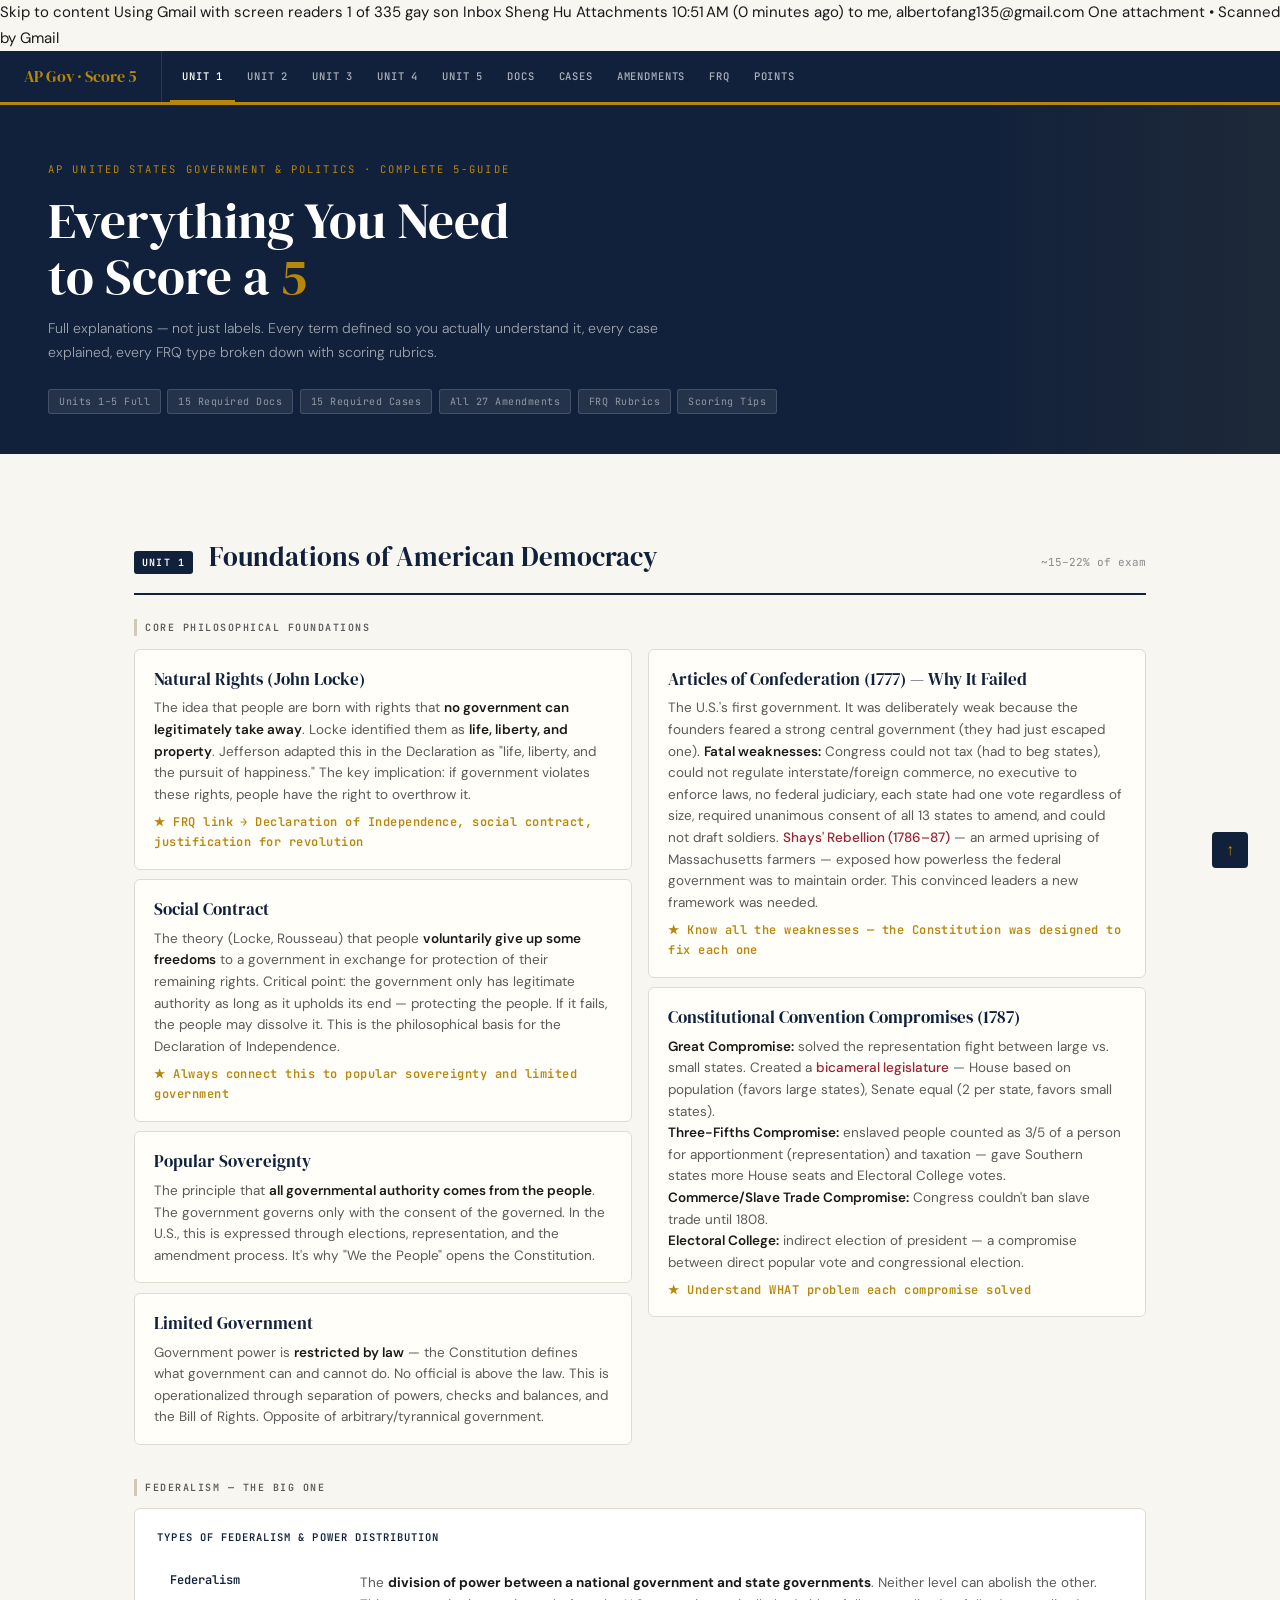
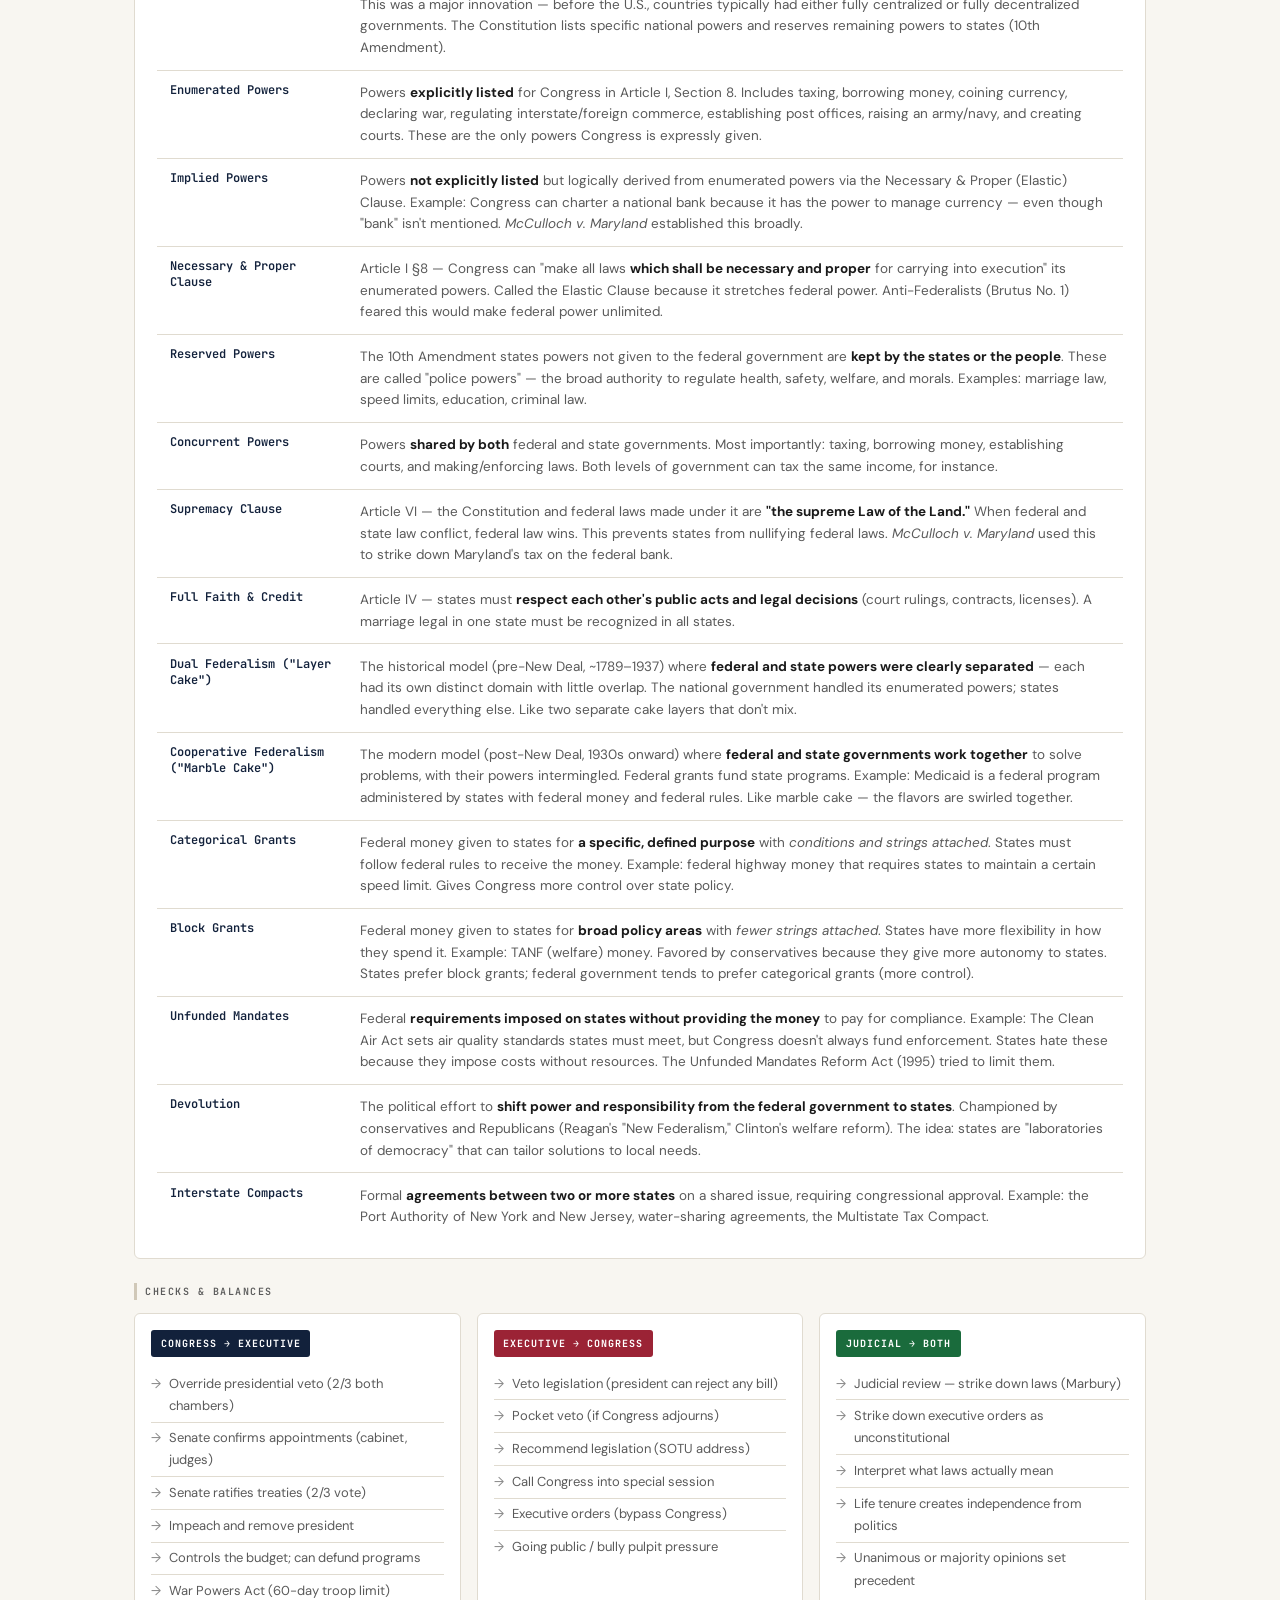
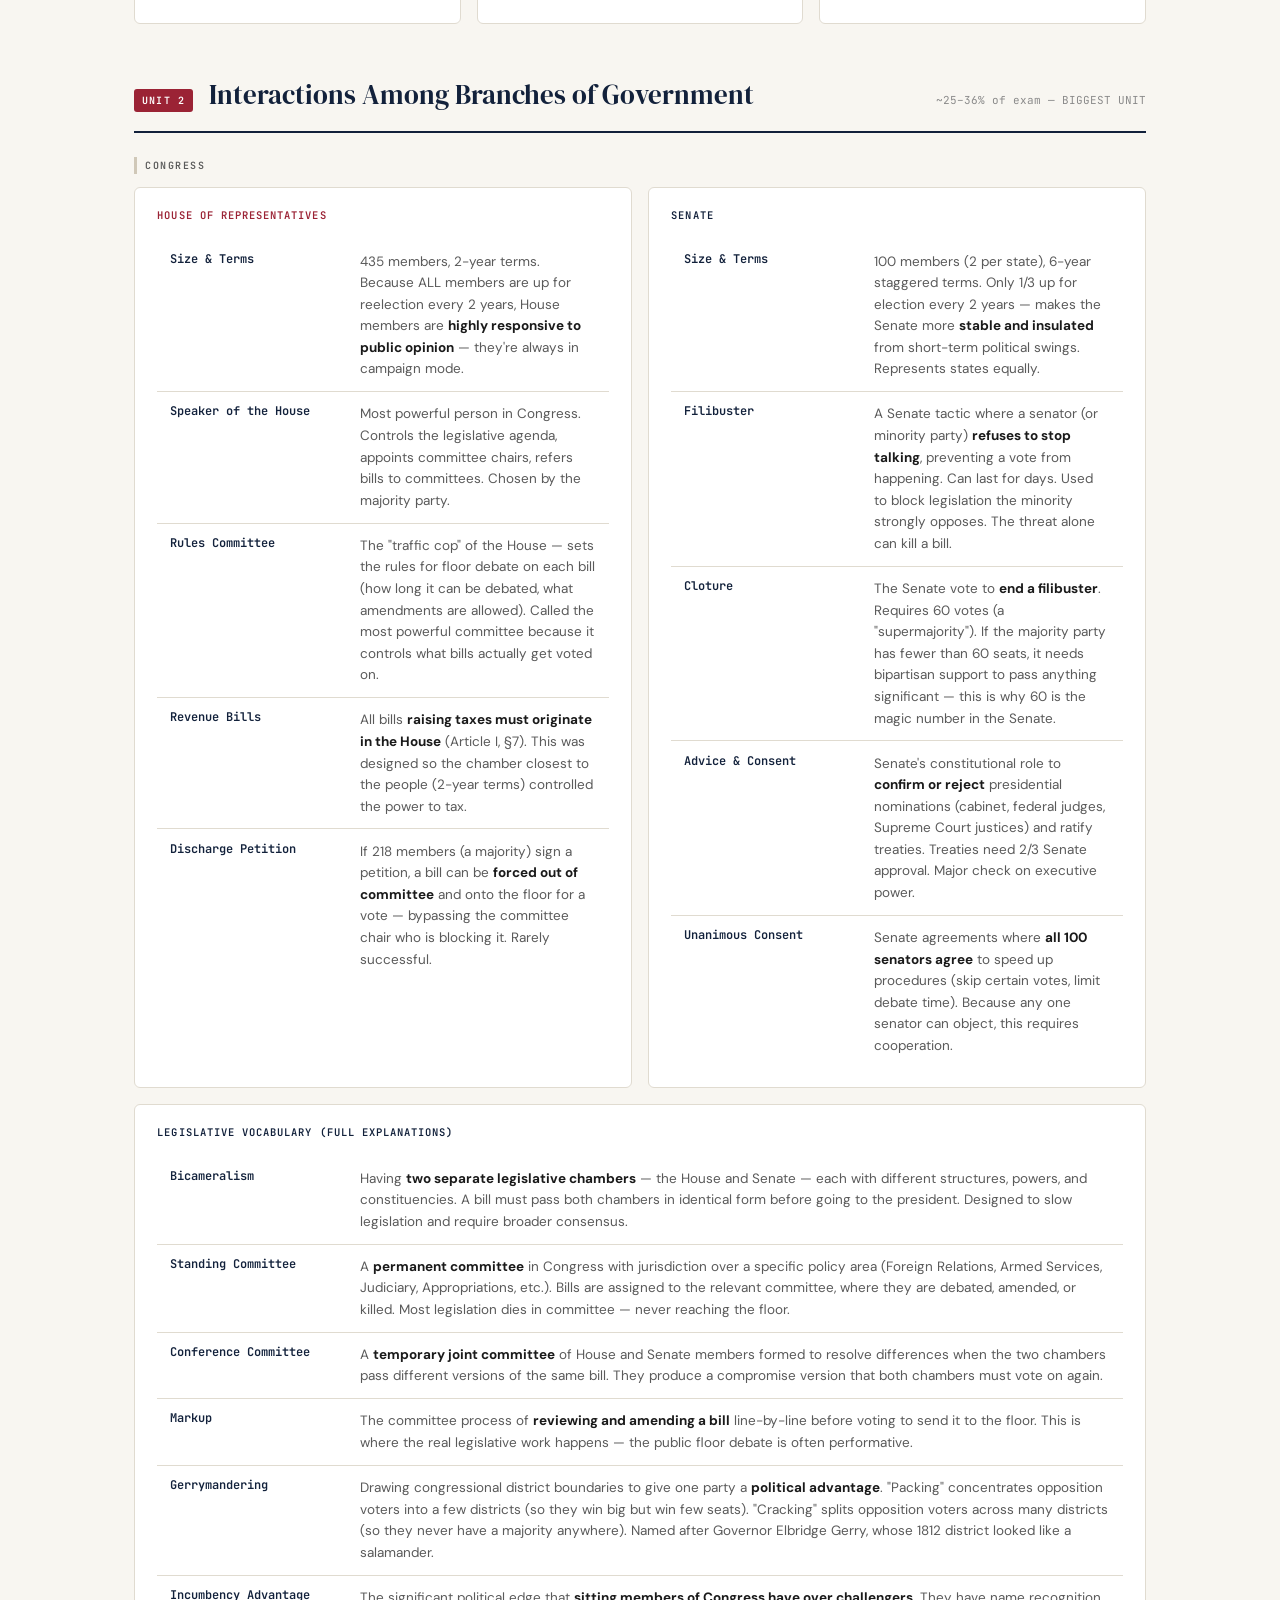
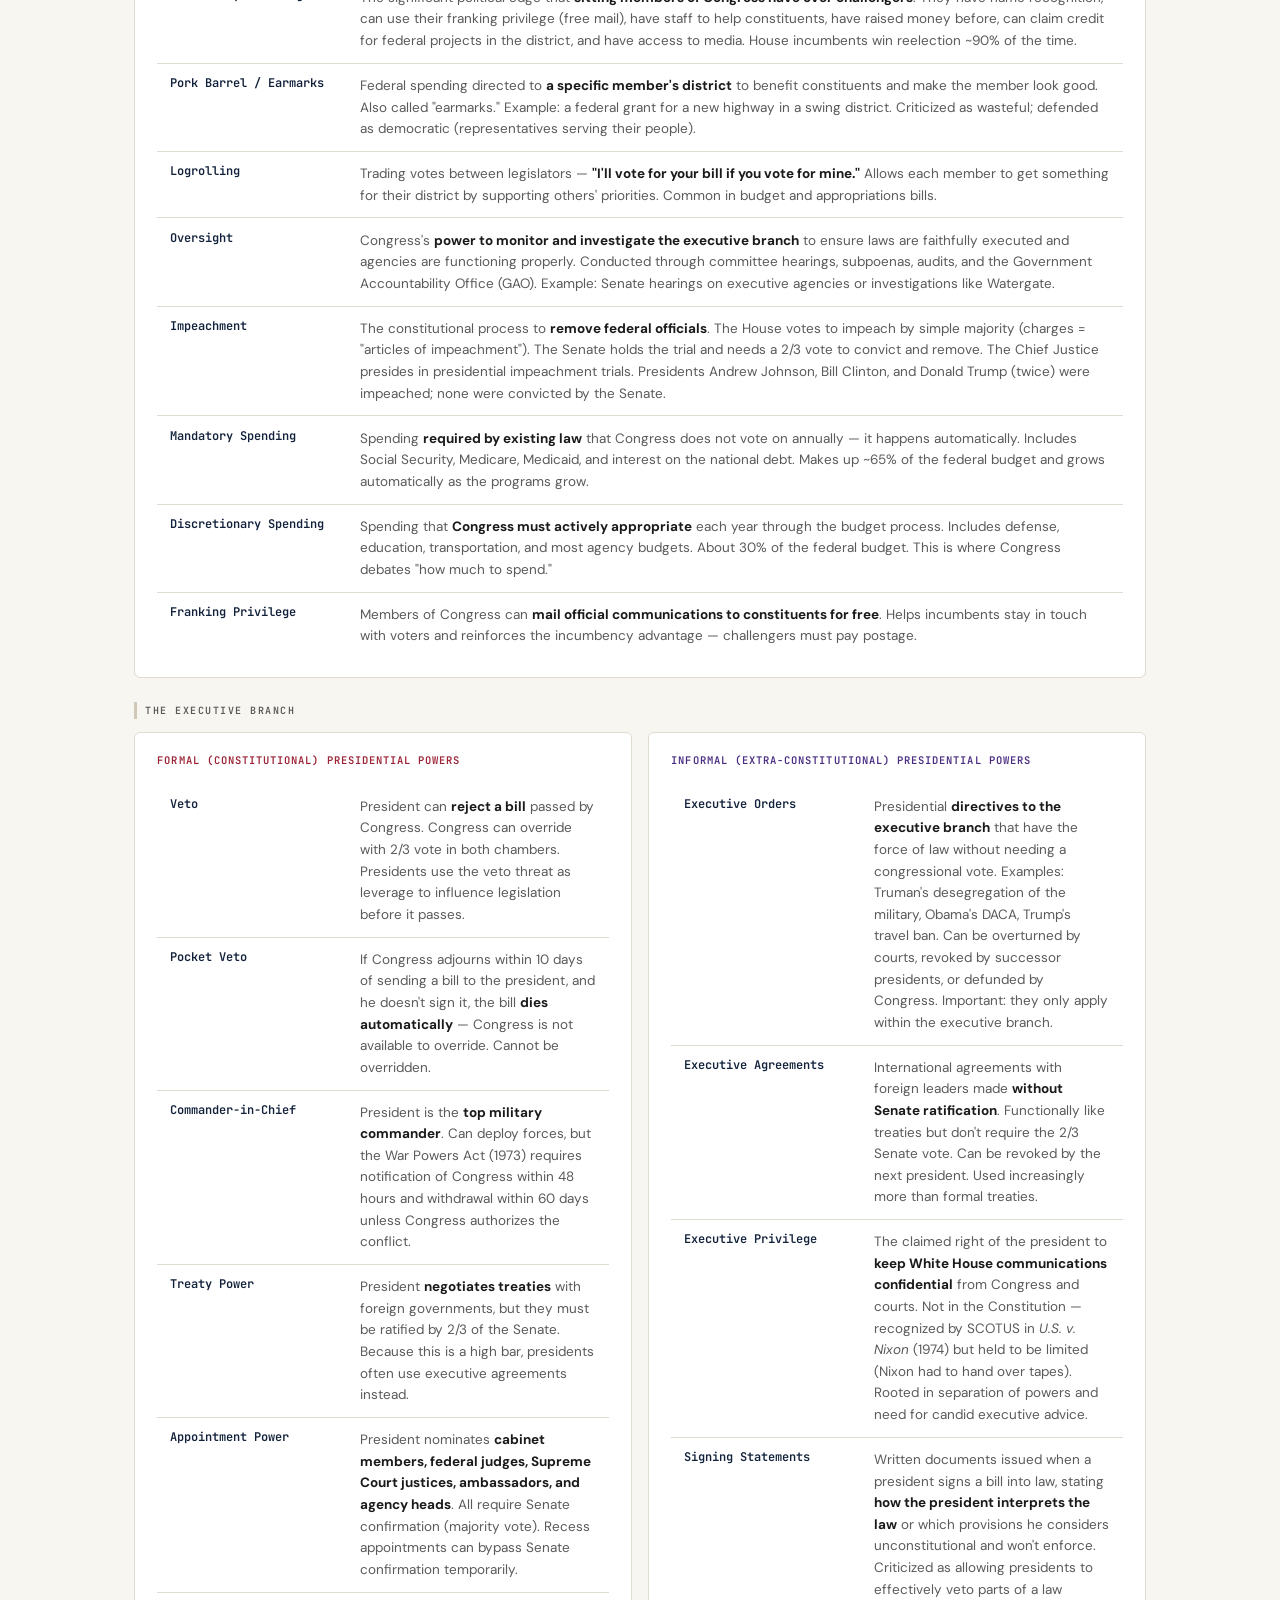
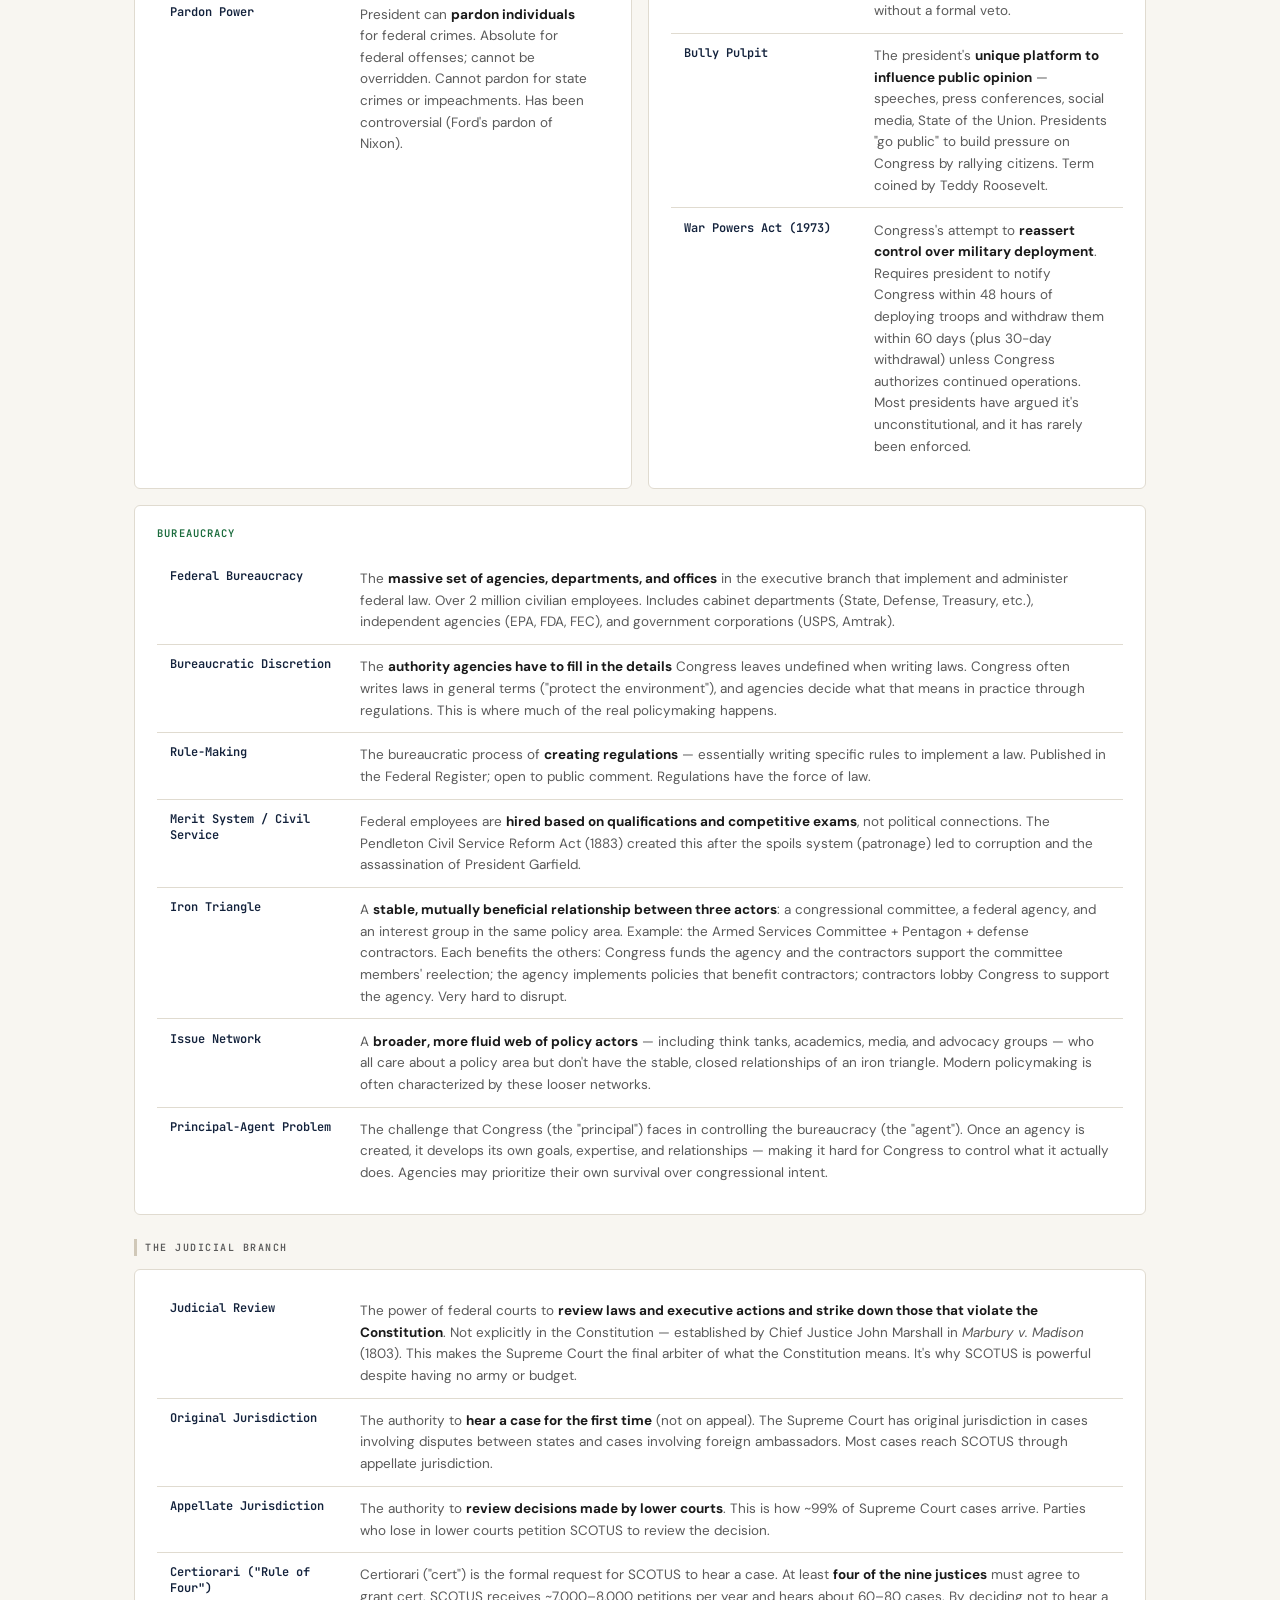
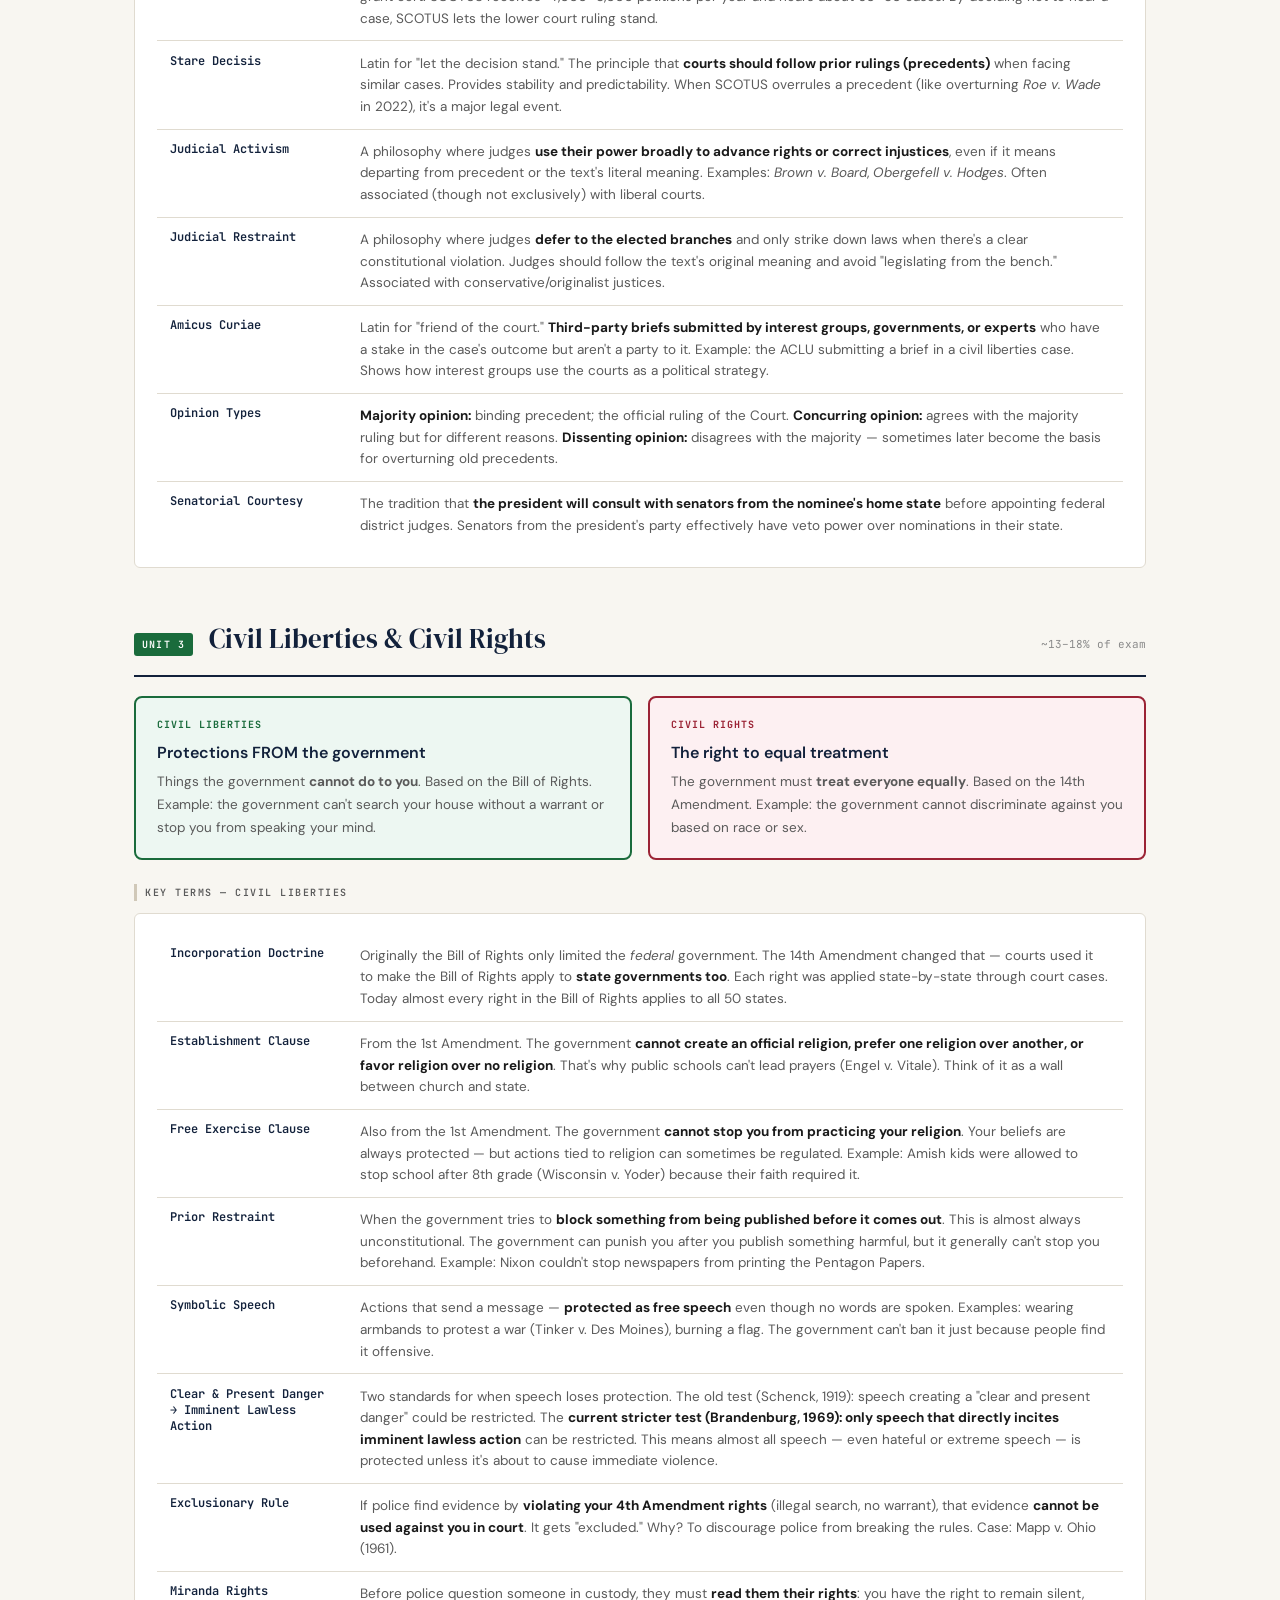
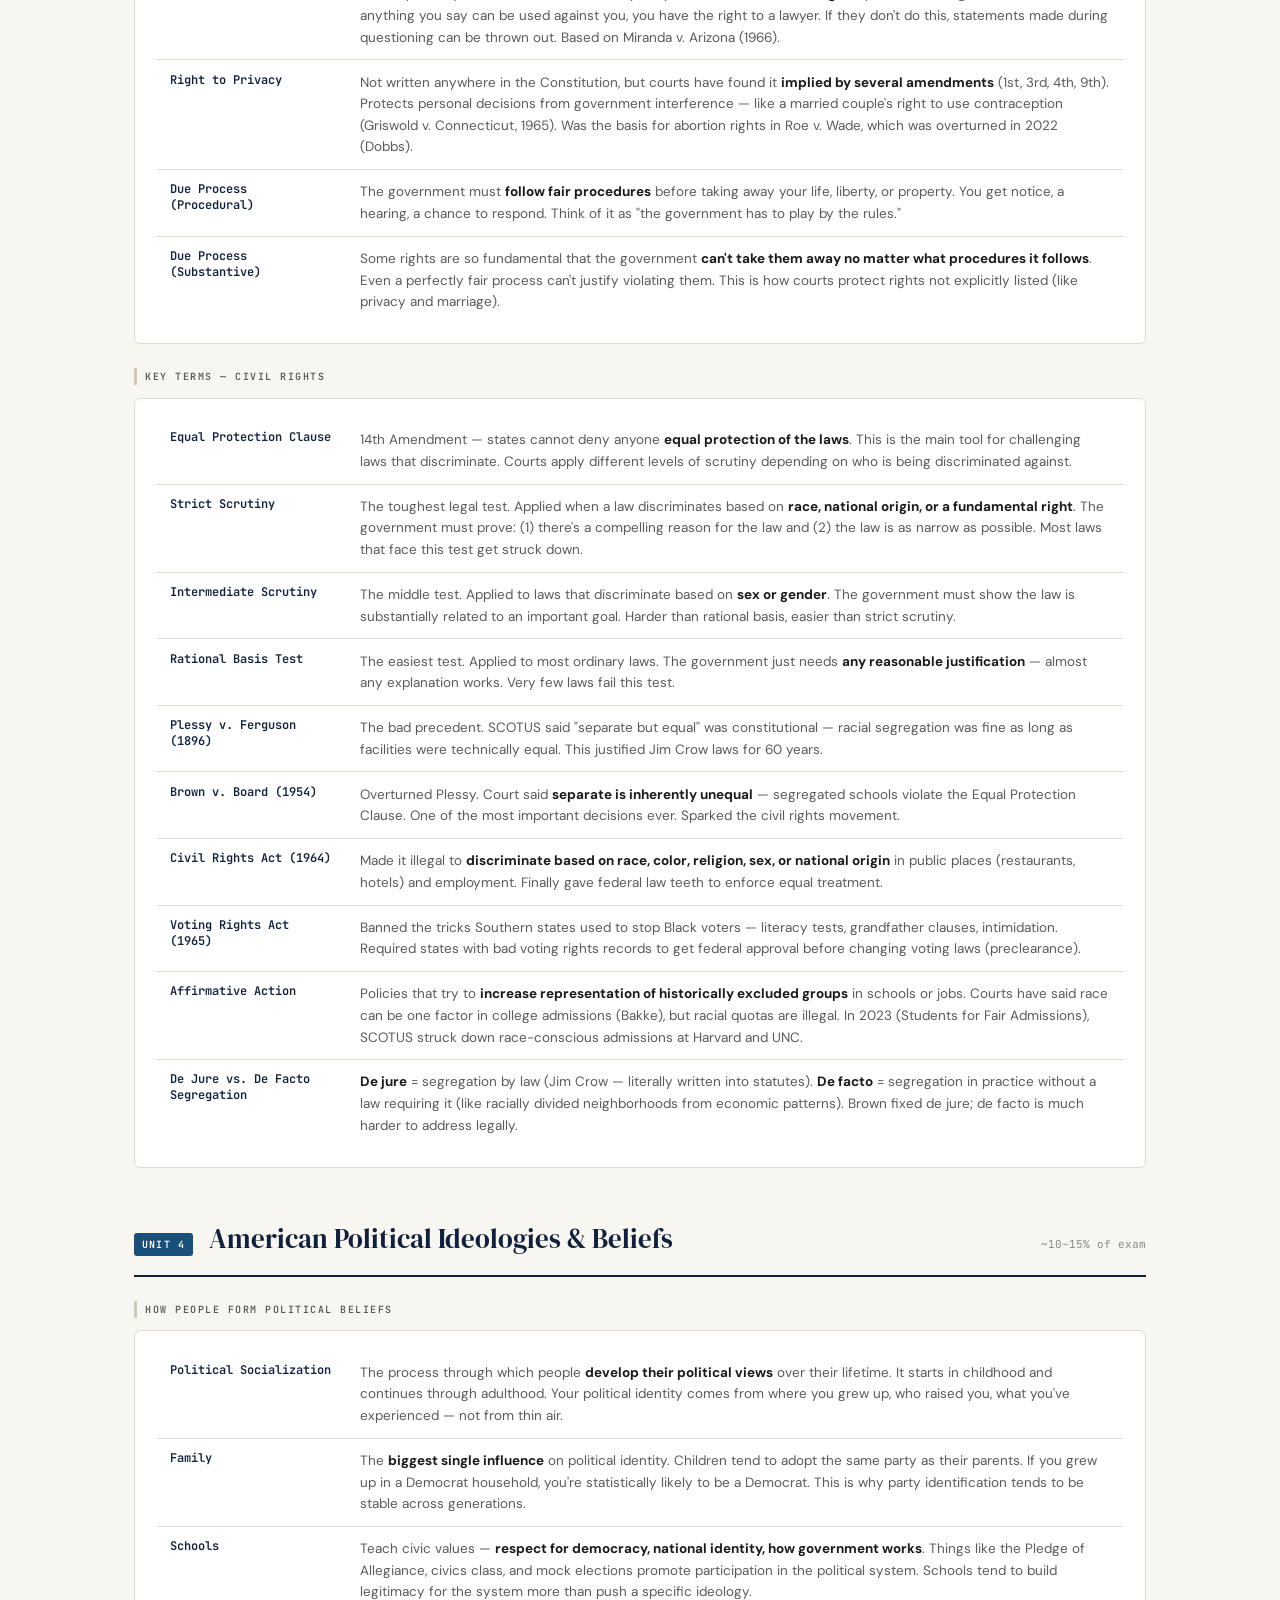
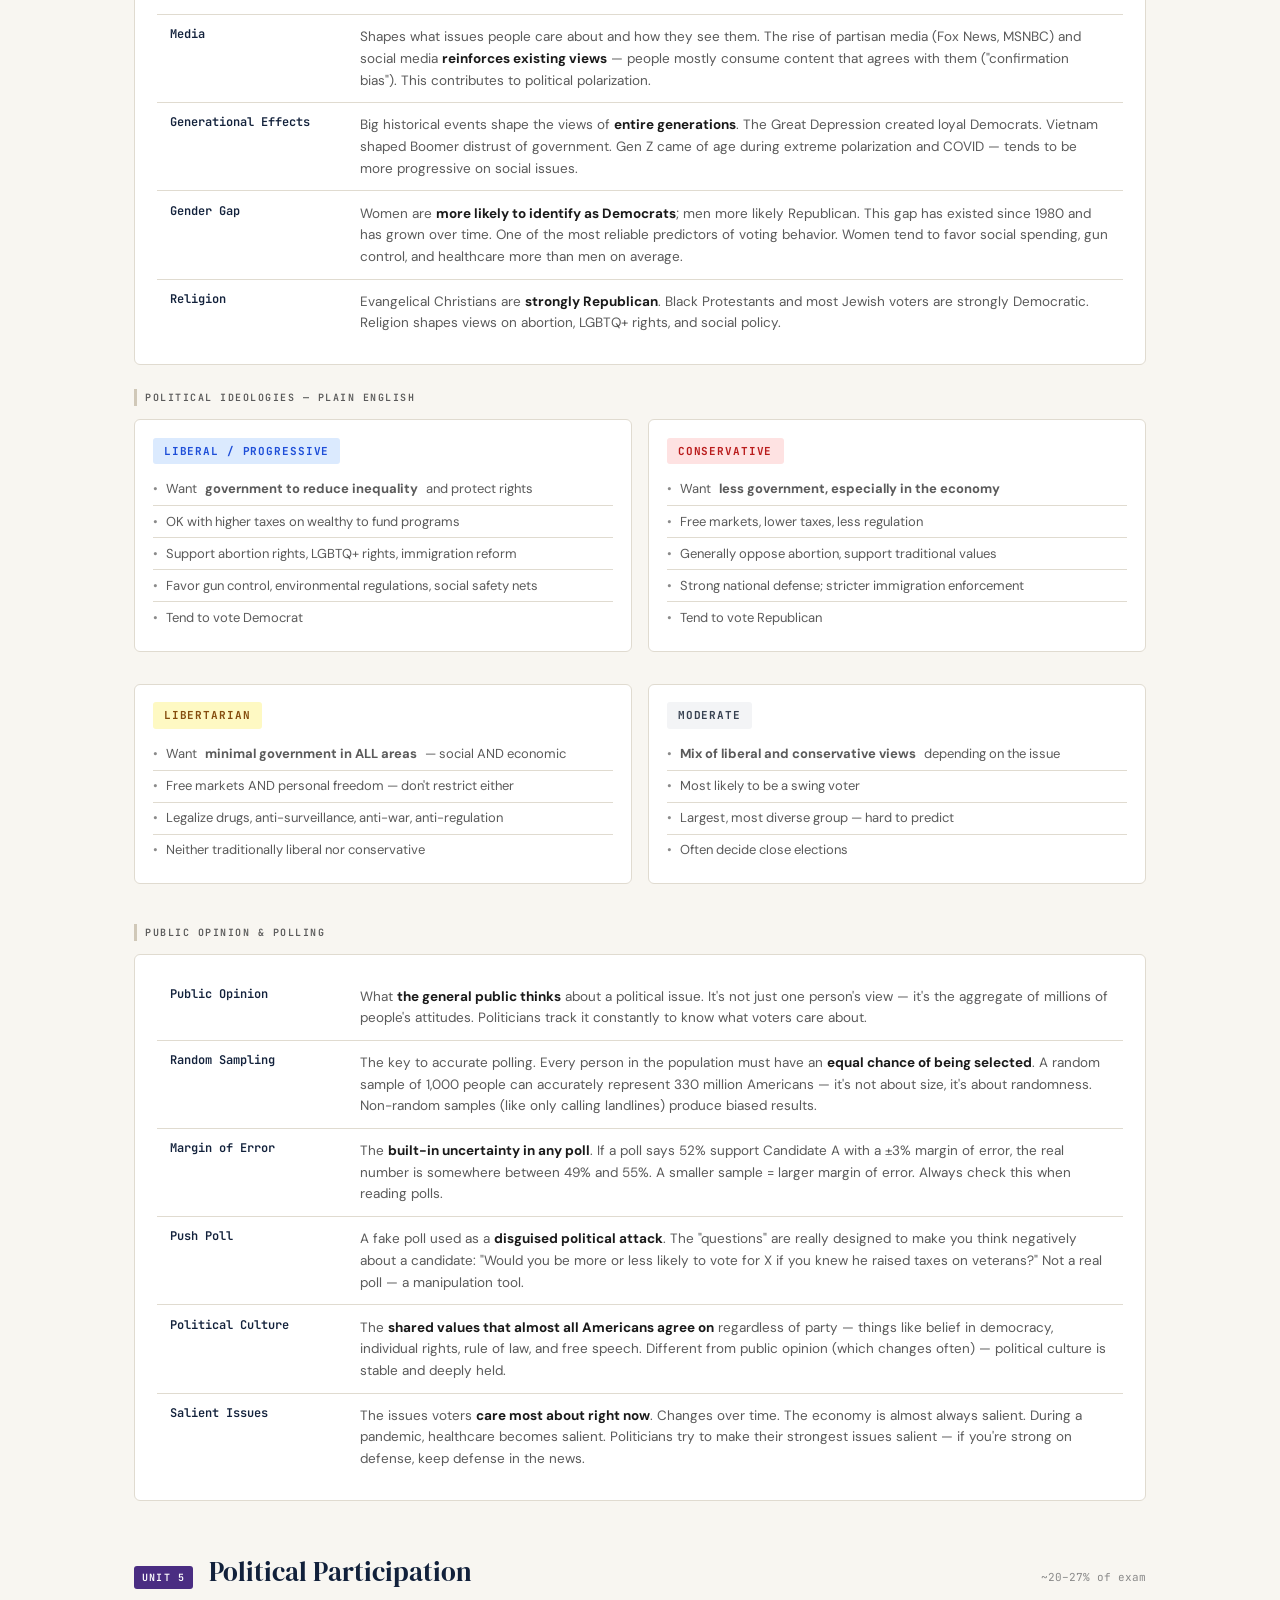
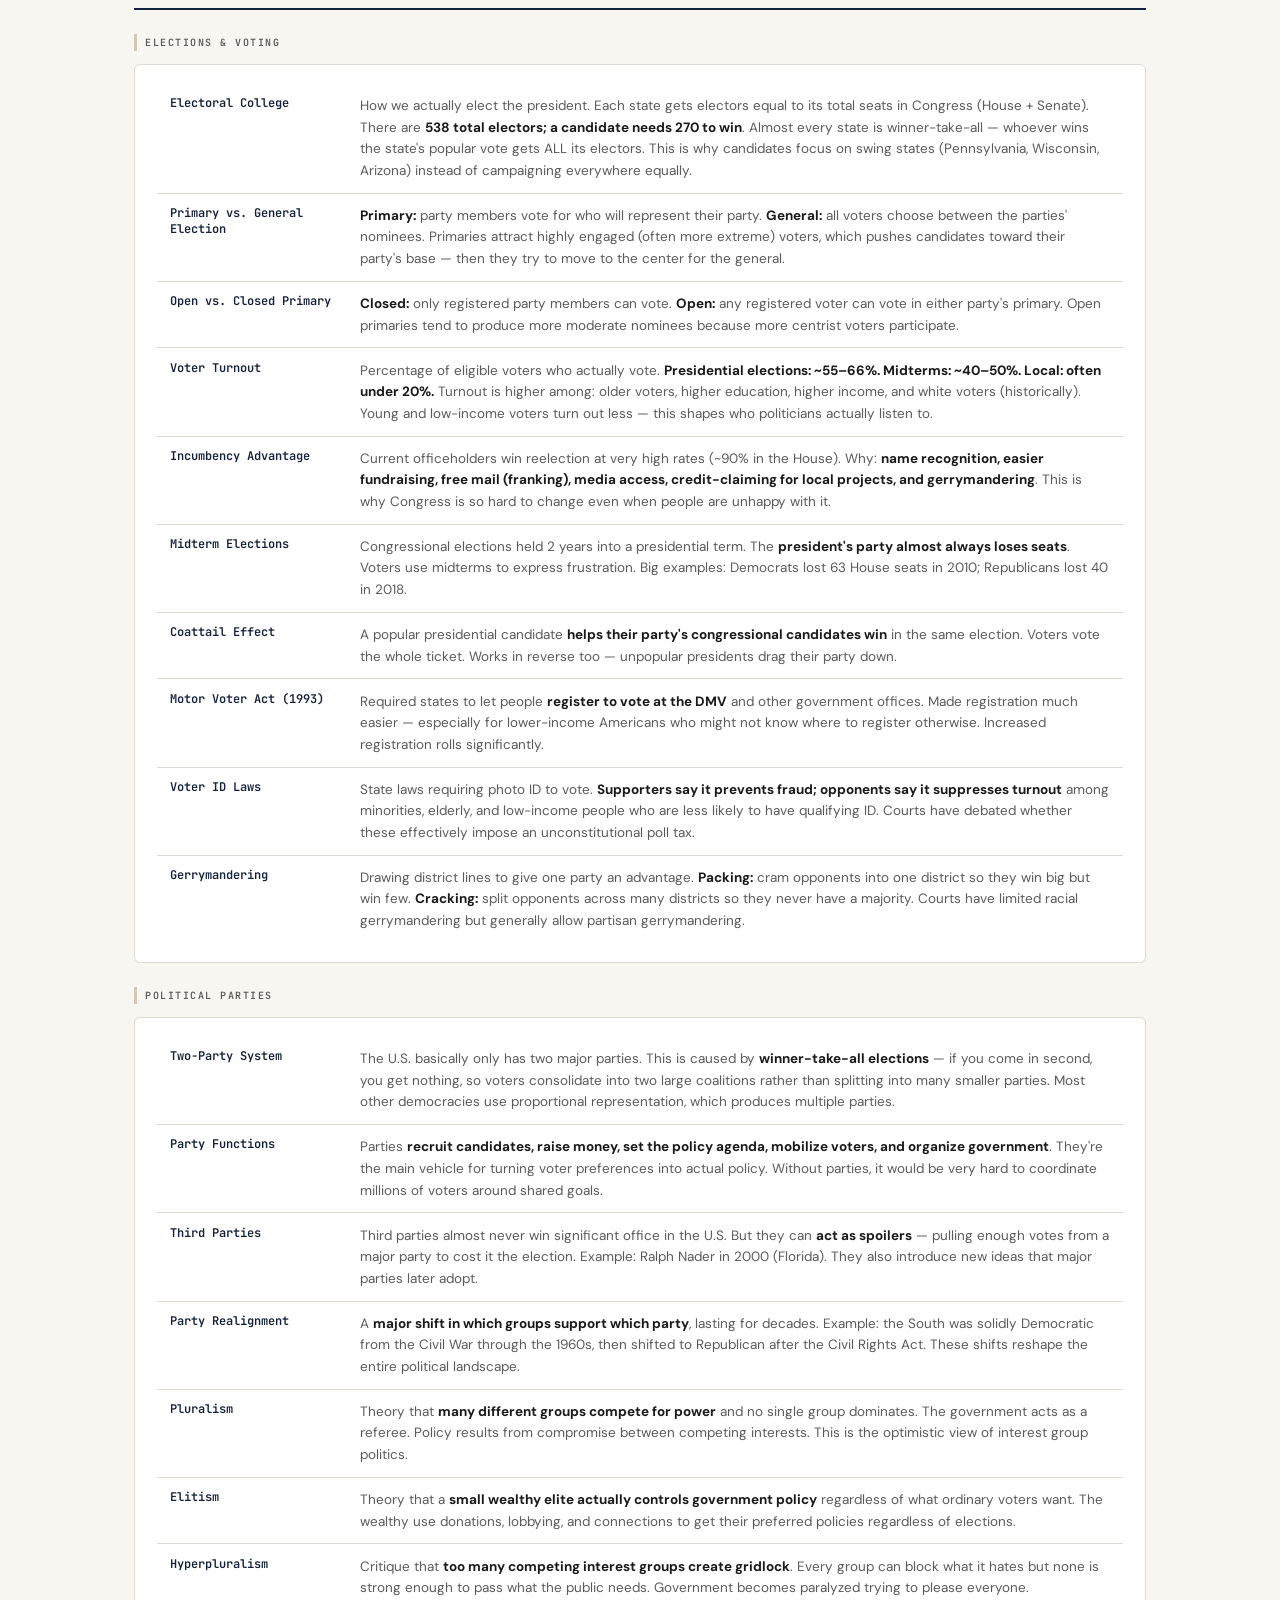
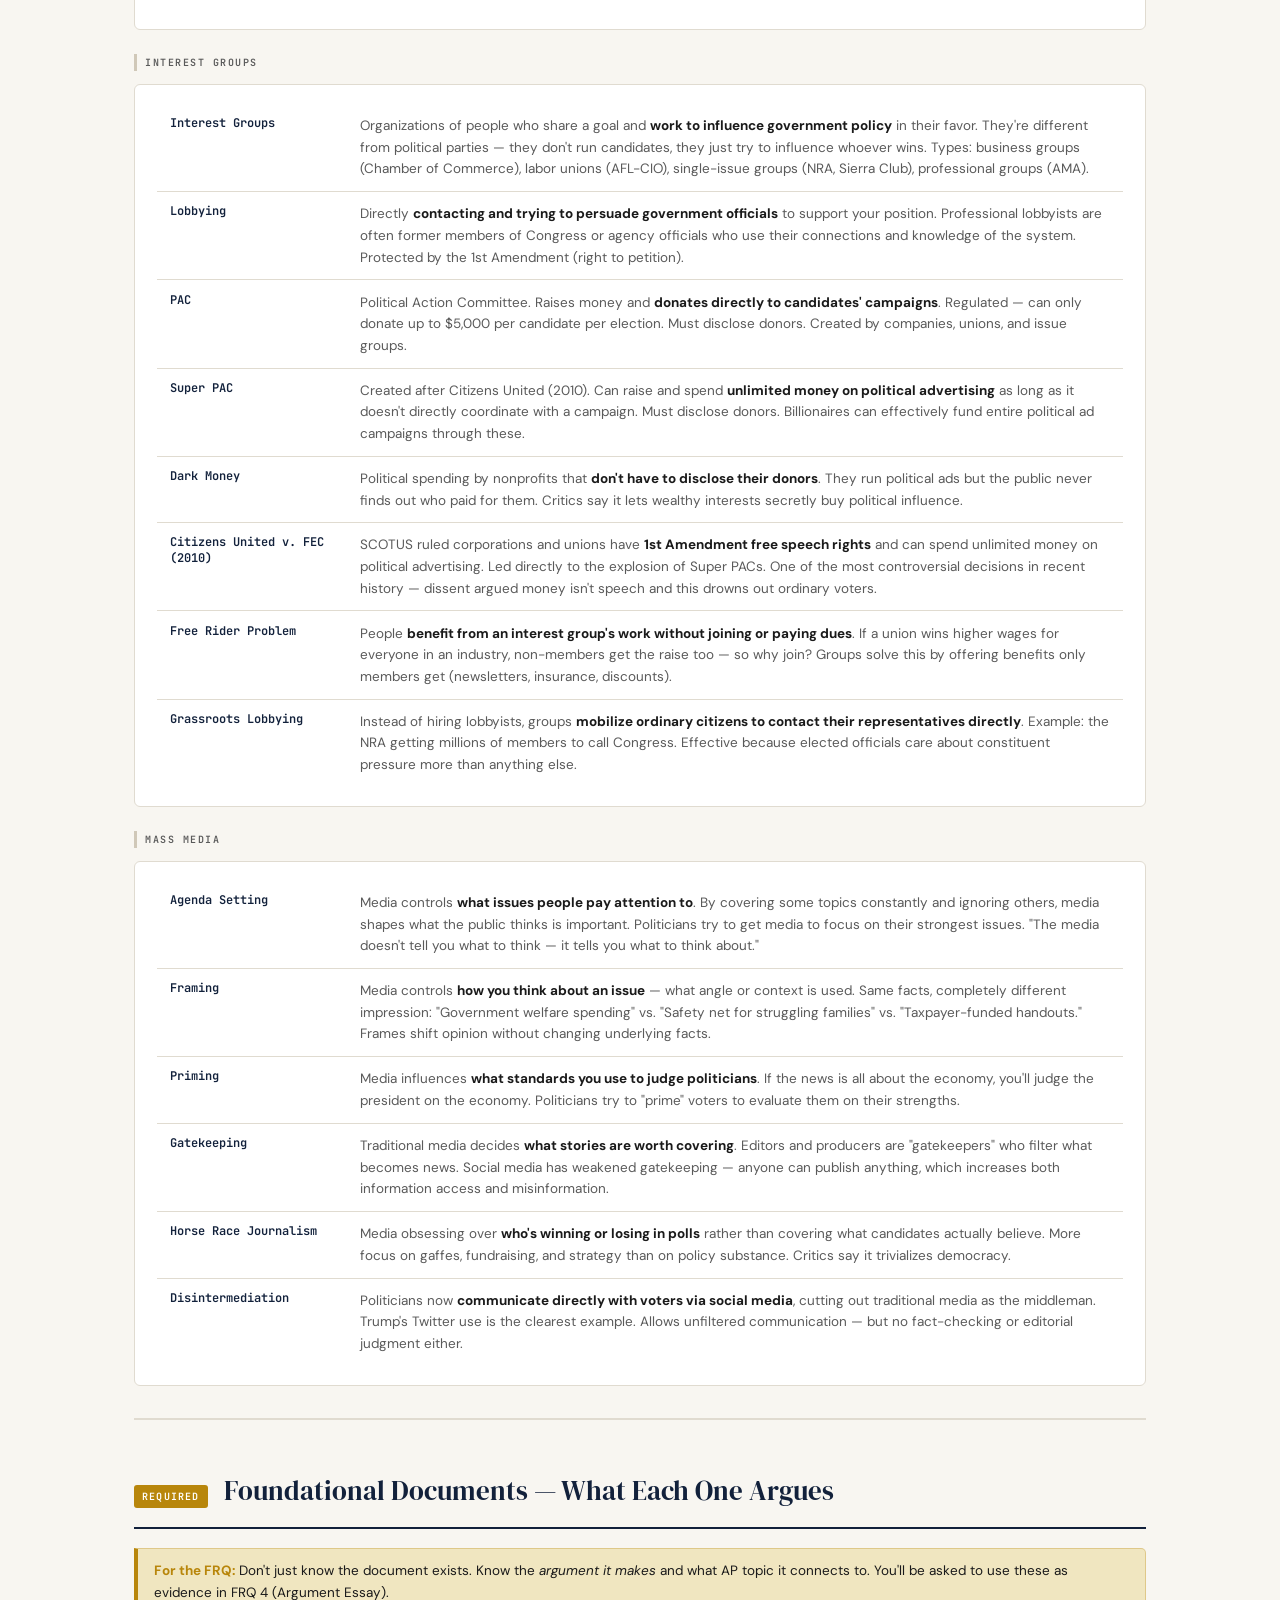
==== commit 9657bf35: "10:55 AM 4/30/2026" ====
--- a/APGov.html
+++ b/APGov.html
@@ -1,3 +1,19 @@
+
+
+Skip to content
+Using Gmail with screen readers
+1 of 335
+gay son
+Inbox
+
+Sheng Hu <shenghu681@gmail.com>
+Attachments
+10:51 AM (0 minutes ago)
+to me, albertofang135@gmail.com
+
+
+ One attachment
+  •  Scanned by Gmail
 <!DOCTYPE html>
 <html lang="en">
 <head>
@@ -472,4 +488,560 @@
     <tr><td>Exclusionary Rule</td><td>If police find evidence by <strong>violating your 4th Amendment rights</strong> (illegal search, no warrant), that evidence <strong>cannot be used against you in court</strong>. It gets "excluded." Why? To discourage police from breaking the rules. Case: Mapp v. Ohio (1961).</td></tr>
     <tr><td>Miranda Rights</td><td>Before police question someone in custody, they must <strong>read them their rights</strong>: you have the right to remain silent, anything you say can be used against you, you have the right to a lawyer. If they don't do this, statements made during questioning can be thrown out. Based on Miranda v. Arizona (1966).</td></tr>
     <tr><td>Right to Privacy</td><td>Not written anywhere in the Constitution, but courts have found it <strong>implied by several amendments</strong> (1st, 3rd, 4th, 9th). Protects personal decisions from government interference — like a married couple's right to use contraception (Griswold v. Connecticut, 1965). Was the basis for abortion rights in Roe v. Wade, which was overturned in 2022 (Dobbs).</td></tr>
-    <tr><td>Due Process (Procedural)</td><td>The government must <strong>follow fair procedures</strong> before taking away your life, l... (78 KB left)+    <tr><td>Due Process (Procedural)</td><td>The government must <strong>follow fair procedures</strong> before taking away your life, liberty, or property. You get notice, a hearing, a chance to respond. Think of it as "the government has to play by the rules."</td></tr>
+    <tr><td>Due Process (Substantive)</td><td>Some rights are so fundamental that the government <strong>can't take them away no matter what procedures it follows</strong>. Even a perfectly fair process can't justify violating them. This is how courts protect rights not explicitly listed (like privacy and marriage).</td></tr>
+  </table>
+</div>
+
+<div class="section-label">Key Terms — Civil Rights</div>
+<div class="card">
+  <table class="vocab-table">
+    <tr><td>Equal Protection Clause</td><td>14th Amendment — states cannot deny anyone <strong>equal protection of the laws</strong>. This is the main tool for challenging laws that discriminate. Courts apply different levels of scrutiny depending on who is being discriminated against.</td></tr>
+    <tr><td>Strict Scrutiny</td><td>The toughest legal test. Applied when a law discriminates based on <strong>race, national origin, or a fundamental right</strong>. The government must prove: (1) there's a compelling reason for the law and (2) the law is as narrow as possible. Most laws that face this test get struck down.</td></tr>
+    <tr><td>Intermediate Scrutiny</td><td>The middle test. Applied to laws that discriminate based on <strong>sex or gender</strong>. The government must show the law is substantially related to an important goal. Harder than rational basis, easier than strict scrutiny.</td></tr>
+    <tr><td>Rational Basis Test</td><td>The easiest test. Applied to most ordinary laws. The government just needs <strong>any reasonable justification</strong> — almost any explanation works. Very few laws fail this test.</td></tr>
+    <tr><td>Plessy v. Ferguson (1896)</td><td>The bad precedent. SCOTUS said "separate but equal" was constitutional — racial segregation was fine as long as facilities were technically equal. This justified Jim Crow laws for 60 years.</td></tr>
+    <tr><td>Brown v. Board (1954)</td><td>Overturned Plessy. Court said <strong>separate is inherently unequal</strong> — segregated schools violate the Equal Protection Clause. One of the most important decisions ever. Sparked the civil rights movement.</td></tr>
+    <tr><td>Civil Rights Act (1964)</td><td>Made it illegal to <strong>discriminate based on race, color, religion, sex, or national origin</strong> in public places (restaurants, hotels) and employment. Finally gave federal law teeth to enforce equal treatment.</td></tr>
+    <tr><td>Voting Rights Act (1965)</td><td>Banned the tricks Southern states used to stop Black voters — literacy tests, grandfather clauses, intimidation. Required states with bad voting rights records to get federal approval before changing voting laws (preclearance).</td></tr>
+    <tr><td>Affirmative Action</td><td>Policies that try to <strong>increase representation of historically excluded groups</strong> in schools or jobs. Courts have said race can be one factor in college admissions (Bakke), but racial quotas are illegal. In 2023 (Students for Fair Admissions), SCOTUS struck down race-conscious admissions at Harvard and UNC.</td></tr>
+    <tr><td>De Jure vs. De Facto Segregation</td><td><strong>De jure</strong> = segregation by law (Jim Crow — literally written into statutes). <strong>De facto</strong> = segregation in practice without a law requiring it (like racially divided neighborhoods from economic patterns). Brown fixed de jure; de facto is much harder to address legally.</td></tr>
+  </table>
+</div>
+
+<!-- ═══════════════════════════════════════════════════════
+     UNIT 4
+════════════════════════════════════════════════════════ -->
+<div id="u4" class="unit-head">
+  <span class="unit-tag tag-blue">Unit 4</span>
+  <h2>American Political Ideologies &amp; Beliefs</h2>
+  <span class="exam-pct">~10–15% of exam</span>
+</div>
+
+<div class="section-label">How People Form Political Beliefs</div>
+<div class="card">
+  <table class="vocab-table">
+    <tr><td>Political Socialization</td><td>The process through which people <strong>develop their political views</strong> over their lifetime. It starts in childhood and continues through adulthood. Your political identity comes from where you grew up, who raised you, what you've experienced — not from thin air.</td></tr>
+    <tr><td>Family</td><td>The <strong>biggest single influence</strong> on political identity. Children tend to adopt the same party as their parents. If you grew up in a Democrat household, you're statistically likely to be a Democrat. This is why party identification tends to be stable across generations.</td></tr>
+    <tr><td>Schools</td><td>Teach civic values — <strong>respect for democracy, national identity, how government works</strong>. Things like the Pledge of Allegiance, civics class, and mock elections promote participation in the political system. Schools tend to build legitimacy for the system more than push a specific ideology.</td></tr>
+    <tr><td>Media</td><td>Shapes what issues people care about and how they see them. The rise of partisan media (Fox News, MSNBC) and social media <strong>reinforces existing views</strong> — people mostly consume content that agrees with them ("confirmation bias"). This contributes to political polarization.</td></tr>
+    <tr><td>Generational Effects</td><td>Big historical events shape the views of <strong>entire generations</strong>. The Great Depression created loyal Democrats. Vietnam shaped Boomer distrust of government. Gen Z came of age during extreme polarization and COVID — tends to be more progressive on social issues.</td></tr>
+    <tr><td>Gender Gap</td><td>Women are <strong>more likely to identify as Democrats</strong>; men more likely Republican. This gap has existed since 1980 and has grown over time. One of the most reliable predictors of voting behavior. Women tend to favor social spending, gun control, and healthcare more than men on average.</td></tr>
+    <tr><td>Religion</td><td>Evangelical Christians are <strong>strongly Republican</strong>. Black Protestants and most Jewish voters are strongly Democratic. Religion shapes views on abortion, LGBTQ+ rights, and social policy.</td></tr>
+  </table>
+</div>
+
+<div class="section-label">Political Ideologies — Plain English</div>
+<div class="grid-2">
+  <div class="ideology-card" style="margin-bottom:1rem;">
+    <span class="ideology-label ideo-blue">Liberal / Progressive</span>
+    <ul>
+      <li>Want <strong>government to reduce inequality</strong> and protect rights</li>
+      <li>OK with higher taxes on wealthy to fund programs</li>
+      <li>Support abortion rights, LGBTQ+ rights, immigration reform</li>
+      <li>Favor gun control, environmental regulations, social safety nets</li>
+      <li>Tend to vote Democrat</li>
+    </ul>
+  </div>
+  <div class="ideology-card" style="margin-bottom:1rem;">
+    <span class="ideology-label ideo-red">Conservative</span>
+    <ul>
+      <li>Want <strong>less government, especially in the economy</strong></li>
+      <li>Free markets, lower taxes, less regulation</li>
+      <li>Generally oppose abortion, support traditional values</li>
+      <li>Strong national defense; stricter immigration enforcement</li>
+      <li>Tend to vote Republican</li>
+    </ul>
+  </div>
+  <div class="ideology-card" style="margin-bottom:1rem;">
+    <span class="ideology-label ideo-yellow">Libertarian</span>
+    <ul>
+      <li>Want <strong>minimal government in ALL areas</strong> — social AND economic</li>
+      <li>Free markets AND personal freedom — don't restrict either</li>
+      <li>Legalize drugs, anti-surveillance, anti-war, anti-regulation</li>
+      <li>Neither traditionally liberal nor conservative</li>
+    </ul>
+  </div>
+  <div class="ideology-card" style="margin-bottom:1rem;">
+    <span class="ideology-label ideo-gray">Moderate</span>
+    <ul>
+      <li><strong>Mix of liberal and conservative views</strong> depending on the issue</li>
+      <li>Most likely to be a swing voter</li>
+      <li>Largest, most diverse group — hard to predict</li>
+      <li>Often decide close elections</li>
+    </ul>
+  </div>
+</div>
+
+<div class="section-label">Public Opinion &amp; Polling</div>
+<div class="card">
+  <table class="vocab-table">
+    <tr><td>Public Opinion</td><td>What <strong>the general public thinks</strong> about a political issue. It's not just one person's view — it's the aggregate of millions of people's attitudes. Politicians track it constantly to know what voters care about.</td></tr>
+    <tr><td>Random Sampling</td><td>The key to accurate polling. Every person in the population must have an <strong>equal chance of being selected</strong>. A random sample of 1,000 people can accurately represent 330 million Americans — it's not about size, it's about randomness. Non-random samples (like only calling landlines) produce biased results.</td></tr>
+    <tr><td>Margin of Error</td><td>The <strong>built-in uncertainty in any poll</strong>. If a poll says 52% support Candidate A with a ±3% margin of error, the real number is somewhere between 49% and 55%. A smaller sample = larger margin of error. Always check this when reading polls.</td></tr>
+    <tr><td>Push Poll</td><td>A fake poll used as a <strong>disguised political attack</strong>. The "questions" are really designed to make you think negatively about a candidate: "Would you be more or less likely to vote for X if you knew he raised taxes on veterans?" Not a real poll — a manipulation tool.</td></tr>
+    <tr><td>Political Culture</td><td>The <strong>shared values that almost all Americans agree on</strong> regardless of party — things like belief in democracy, individual rights, rule of law, and free speech. Different from public opinion (which changes often) — political culture is stable and deeply held.</td></tr>
+    <tr><td>Salient Issues</td><td>The issues voters <strong>care most about right now</strong>. Changes over time. The economy is almost always salient. During a pandemic, healthcare becomes salient. Politicians try to make their strongest issues salient — if you're strong on defense, keep defense in the news.</td></tr>
+  </table>
+</div>
+
+<!-- ═══════════════════════════════════════════════════════
+     UNIT 5
+════════════════════════════════════════════════════════ -->
+<div id="u5" class="unit-head">
+  <span class="unit-tag tag-purple">Unit 5</span>
+  <h2>Political Participation</h2>
+  <span class="exam-pct">~20–27% of exam</span>
+</div>
+
+<div class="section-label">Elections &amp; Voting</div>
+<div class="card">
+  <table class="vocab-table">
+    <tr><td>Electoral College</td><td>How we actually elect the president. Each state gets electors equal to its total seats in Congress (House + Senate). There are <strong>538 total electors; a candidate needs 270 to win</strong>. Almost every state is winner-take-all — whoever wins the state's popular vote gets ALL its electors. This is why candidates focus on swing states (Pennsylvania, Wisconsin, Arizona) instead of campaigning everywhere equally.</td></tr>
+    <tr><td>Primary vs. General Election</td><td><strong>Primary:</strong> party members vote for who will represent their party. <strong>General:</strong> all voters choose between the parties' nominees. Primaries attract highly engaged (often more extreme) voters, which pushes candidates toward their party's base — then they try to move to the center for the general.</td></tr>
+    <tr><td>Open vs. Closed Primary</td><td><strong>Closed:</strong> only registered party members can vote. <strong>Open:</strong> any registered voter can vote in either party's primary. Open primaries tend to produce more moderate nominees because more centrist voters participate.</td></tr>
+    <tr><td>Voter Turnout</td><td>Percentage of eligible voters who actually vote. <strong>Presidential elections: ~55–66%. Midterms: ~40–50%. Local: often under 20%.</strong> Turnout is higher among: older voters, higher education, higher income, and white voters (historically). Young and low-income voters turn out less — this shapes who politicians actually listen to.</td></tr>
+    <tr><td>Incumbency Advantage</td><td>Current officeholders win reelection at very high rates (~90% in the House). Why: <strong>name recognition, easier fundraising, free mail (franking), media access, credit-claiming for local projects, and gerrymandering</strong>. This is why Congress is so hard to change even when people are unhappy with it.</td></tr>
+    <tr><td>Midterm Elections</td><td>Congressional elections held 2 years into a presidential term. The <strong>president's party almost always loses seats</strong>. Voters use midterms to express frustration. Big examples: Democrats lost 63 House seats in 2010; Republicans lost 40 in 2018.</td></tr>
+    <tr><td>Coattail Effect</td><td>A popular presidential candidate <strong>helps their party's congressional candidates win</strong> in the same election. Voters vote the whole ticket. Works in reverse too — unpopular presidents drag their party down.</td></tr>
+    <tr><td>Motor Voter Act (1993)</td><td>Required states to let people <strong>register to vote at the DMV</strong> and other government offices. Made registration much easier — especially for lower-income Americans who might not know where to register otherwise. Increased registration rolls significantly.</td></tr>
+    <tr><td>Voter ID Laws</td><td>State laws requiring photo ID to vote. <strong>Supporters say it prevents fraud; opponents say it suppresses turnout</strong> among minorities, elderly, and low-income people who are less likely to have qualifying ID. Courts have debated whether these effectively impose an unconstitutional poll tax.</td></tr>
+    <tr><td>Gerrymandering</td><td>Drawing district lines to give one party an advantage. <strong>Packing:</strong> cram opponents into one district so they win big but win few. <strong>Cracking:</strong> split opponents across many districts so they never have a majority. Courts have limited racial gerrymandering but generally allow partisan gerrymandering.</td></tr>
+  </table>
+</div>
+
+<div class="section-label">Political Parties</div>
+<div class="card">
+  <table class="vocab-table">
+    <tr><td>Two-Party System</td><td>The U.S. basically only has two major parties. This is caused by <strong>winner-take-all elections</strong> — if you come in second, you get nothing, so voters consolidate into two large coalitions rather than splitting into many smaller parties. Most other democracies use proportional representation, which produces multiple parties.</td></tr>
+    <tr><td>Party Functions</td><td>Parties <strong>recruit candidates, raise money, set the policy agenda, mobilize voters, and organize government</strong>. They're the main vehicle for turning voter preferences into actual policy. Without parties, it would be very hard to coordinate millions of voters around shared goals.</td></tr>
+    <tr><td>Third Parties</td><td>Third parties almost never win significant office in the U.S. But they can <strong>act as spoilers</strong> — pulling enough votes from a major party to cost it the election. Example: Ralph Nader in 2000 (Florida). They also introduce new ideas that major parties later adopt.</td></tr>
+    <tr><td>Party Realignment</td><td>A <strong>major shift in which groups support which party</strong>, lasting for decades. Example: the South was solidly Democratic from the Civil War through the 1960s, then shifted to Republican after the Civil Rights Act. These shifts reshape the entire political landscape.</td></tr>
+    <tr><td>Pluralism</td><td>Theory that <strong>many different groups compete for power</strong> and no single group dominates. The government acts as a referee. Policy results from compromise between competing interests. This is the optimistic view of interest group politics.</td></tr>
+    <tr><td>Elitism</td><td>Theory that a <strong>small wealthy elite actually controls government policy</strong> regardless of what ordinary voters want. The wealthy use donations, lobbying, and connections to get their preferred policies regardless of elections.</td></tr>
+    <tr><td>Hyperpluralism</td><td>Critique that <strong>too many competing interest groups create gridlock</strong>. Every group can block what it hates but none is strong enough to pass what the public needs. Government becomes paralyzed trying to please everyone.</td></tr>
+  </table>
+</div>
+
+<div class="section-label">Interest Groups</div>
+<div class="card">
+  <table class="vocab-table">
+    <tr><td>Interest Groups</td><td>Organizations of people who share a goal and <strong>work to influence government policy</strong> in their favor. They're different from political parties — they don't run candidates, they just try to influence whoever wins. Types: business groups (Chamber of Commerce), labor unions (AFL-CIO), single-issue groups (NRA, Sierra Club), professional groups (AMA).</td></tr>
+    <tr><td>Lobbying</td><td>Directly <strong>contacting and trying to persuade government officials</strong> to support your position. Professional lobbyists are often former members of Congress or agency officials who use their connections and knowledge of the system. Protected by the 1st Amendment (right to petition).</td></tr>
+    <tr><td>PAC</td><td>Political Action Committee. Raises money and <strong>donates directly to candidates' campaigns</strong>. Regulated — can only donate up to $5,000 per candidate per election. Must disclose donors. Created by companies, unions, and issue groups.</td></tr>
+    <tr><td>Super PAC</td><td>Created after Citizens United (2010). Can raise and spend <strong>unlimited money on political advertising</strong> as long as it doesn't directly coordinate with a campaign. Must disclose donors. Billionaires can effectively fund entire political ad campaigns through these.</td></tr>
+    <tr><td>Dark Money</td><td>Political spending by nonprofits that <strong>don't have to disclose their donors</strong>. They run political ads but the public never finds out who paid for them. Critics say it lets wealthy interests secretly buy political influence.</td></tr>
+    <tr><td>Citizens United v. FEC (2010)</td><td>SCOTUS ruled corporations and unions have <strong>1st Amendment free speech rights</strong> and can spend unlimited money on political advertising. Led directly to the explosion of Super PACs. One of the most controversial decisions in recent history — dissent argued money isn't speech and this drowns out ordinary voters.</td></tr>
+    <tr><td>Free Rider Problem</td><td>People <strong>benefit from an interest group's work without joining or paying dues</strong>. If a union wins higher wages for everyone in an industry, non-members get the raise too — so why join? Groups solve this by offering benefits only members get (newsletters, insurance, discounts).</td></tr>
+    <tr><td>Grassroots Lobbying</td><td>Instead of hiring lobbyists, groups <strong>mobilize ordinary citizens to contact their representatives directly</strong>. Example: the NRA getting millions of members to call Congress. Effective because elected officials care about constituent pressure more than anything else.</td></tr>
+  </table>
+</div>
+
+<div class="section-label">Mass Media</div>
+<div class="card">
+  <table class="vocab-table">
+    <tr><td>Agenda Setting</td><td>Media controls <strong>what issues people pay attention to</strong>. By covering some topics constantly and ignoring others, media shapes what the public thinks is important. Politicians try to get media to focus on their strongest issues. "The media doesn't tell you what to think — it tells you what to think about."</td></tr>
+    <tr><td>Framing</td><td>Media controls <strong>how you think about an issue</strong> — what angle or context is used. Same facts, completely different impression: "Government welfare spending" vs. "Safety net for struggling families" vs. "Taxpayer-funded handouts." Frames shift opinion without changing underlying facts.</td></tr>
+    <tr><td>Priming</td><td>Media influences <strong>what standards you use to judge politicians</strong>. If the news is all about the economy, you'll judge the president on the economy. Politicians try to "prime" voters to evaluate them on their strengths.</td></tr>
+    <tr><td>Gatekeeping</td><td>Traditional media decides <strong>what stories are worth covering</strong>. Editors and producers are "gatekeepers" who filter what becomes news. Social media has weakened gatekeeping — anyone can publish anything, which increases both information access and misinformation.</td></tr>
+    <tr><td>Horse Race Journalism</td><td>Media obsessing over <strong>who's winning or losing in polls</strong> rather than covering what candidates actually believe. More focus on gaffes, fundraising, and strategy than on policy substance. Critics say it trivializes democracy.</td></tr>
+    <tr><td>Disintermediation</td><td>Politicians now <strong>communicate directly with voters via social media</strong>, cutting out traditional media as the middleman. Trump's Twitter use is the clearest example. Allows unfiltered communication — but no fact-checking or editorial judgment either.</td></tr>
+  </table>
+</div>
+
+<hr class="divider">
+
+<!-- ═══════════════════════════════════════════════════════
+     REQUIRED DOCUMENTS
+════════════════════════════════════════════════════════ -->
+<div id="docs" class="unit-head">
+  <span class="unit-tag tag-gold">Required</span>
+  <h2>Foundational Documents — What Each One Argues</h2>
+</div>
+
+<div class="tip"><strong>For the FRQ:</strong> Don't just know the document exists. Know the <em>argument it makes</em> and what AP topic it connects to. You'll be asked to use these as evidence in FRQ 4 (Argument Essay).</div>
+
+<div class="grid-2">
+<div>
+  <div class="doc-card">
+    <div class="doc-name">Declaration of Independence <span class="doc-author">· Jefferson, 1776</span></div>
+    <div class="doc-arg"><strong>Main argument:</strong> People have natural rights (life, liberty, pursuit of happiness) that no government can take away. Government only gets its power from the people. If a government consistently violates people's rights, the people have the right to overthrow it. Lists grievances against King George to show Britain had violated this contract.<br><strong>Simple version:</strong> We have rights by nature. Government exists to protect them. If it doesn't — we can replace it.</div>
+    <span class="doc-exam">AP LINK → Natural rights, social contract, popular sovereignty, limited government</span>
+  </div>
+  <div class="doc-card">
+    <div class="doc-name">Articles of Confederation <span class="doc-author">· 1777</span></div>
+    <div class="doc-arg"><strong>Main argument:</strong> Created a very weak central government on purpose — the founders were scared of tyranny. Congress couldn't tax, couldn't regulate trade, couldn't enforce laws. Every state had one vote. Changing it required all 13 states to agree.<br><strong>Simple version:</strong> America's first government was too weak to work. Its failure is the reason the Constitution was written.</div>
+    <span class="doc-exam">AP LINK → Why federalism was redesigned; what problems the Constitution fixes</span>
+  </div>
+  <div class="doc-card">
+    <div class="doc-name">Federalist No. 10 <span class="doc-author">· Madison</span></div>
+    <div class="doc-arg"><strong>Main argument:</strong> Factions (groups that push their own interests at the expense of others) are inevitable in a free society — you can't stop them without destroying freedom. The solution is a <em>large republic</em>: (1) so many factions that none can dominate, (2) representatives filter and improve raw public opinion, (3) size makes it harder for any single group to seize control.<br><strong>Simple version:</strong> People will always form self-interested groups. A big representative republic controls this better than a small direct democracy.</div>
+    <span class="doc-exam">AP LINK → Factions, pluralism, why large republic is better than direct democracy</span>
+  </div>
+  <div class="doc-card">
+    <div class="doc-name">Federalist No. 51 <span class="doc-author">· Madison</span></div>
+    <div class="doc-arg"><strong>Main argument:</strong> Because people aren't angels, government needs to be designed to control itself. Give each branch the tools to fight back against the others — "ambition must counteract ambition." Separation of powers + checks and balances + federalism = a system where power stays limited because everyone is watching everyone else.<br><strong>Simple version:</strong> People are self-interested. Structure government so each part keeps the others in check.</div>
+    <span class="doc-exam">AP LINK → Checks and balances, separation of powers, why government is structured this way</span>
+  </div>
+  <div class="doc-card">
+    <div class="doc-name">Federalist No. 70 <span class="doc-author">· Hamilton</span></div>
+    <div class="doc-arg"><strong>Main argument:</strong> We need a single, strong executive — not a committee. One president means: fast decisions in a crisis, clear accountability (you know who to blame), and the ability to act with energy. A committee executive would be slow, secretive, and no one would be responsible for anything.<br><strong>Simple version:</strong> One president is better than a committee because of speed, secrecy in foreign affairs, and accountability.</div>
+    <span class="doc-exam">AP LINK → Why there's one president, executive power, presidential accountability</span>
+  </div>
+</div>
+<div>
+  <div class="doc-card">
+    <div class="doc-name">Federalist No. 78 <span class="doc-author">· Hamilton</span></div>
+    <div class="doc-arg"><strong>Main argument:</strong> The judicial branch is the "least dangerous branch" — it has no army and no money, so it's naturally the weakest. To protect it from political pressure, judges need lifetime tenure. Courts also need judicial review — the power to strike down unconstitutional laws — because the Constitution is the people's supreme will and must be protected even from elected majorities.<br><strong>Simple version:</strong> Courts are the weakest branch and need independence (life tenure) to do their job of protecting the Constitution.</div>
+    <span class="doc-exam">AP LINK → Judicial review, judicial independence, life tenure, least dangerous branch</span>
+  </div>
+  <div class="doc-card">
+    <div class="doc-name">Brutus No. 1 <span class="doc-author">· Anti-Federalist, 1787</span></div>
+    <div class="doc-arg"><strong>Main argument:</strong> The Constitution gives the federal government too much power. The Necessary &amp; Proper Clause + the Supremacy Clause together mean Congress can pass almost any law it wants and override state law. The federal courts will just keep expanding federal power over time with no check. A large republic can't protect people's rights — only small, local governments close to the people can do that.<br><strong>Simple version:</strong> The Constitution makes the federal government too powerful. States and individual rights will lose. This is WHY we got the Bill of Rights — to address these concerns.</div>
+    <span class="doc-exam">AP LINK → Anti-Federalist critique, limits of federal power, why Bill of Rights was added</span>
+  </div>
+  <div class="doc-card">
+    <div class="doc-name">Letter from Birmingham Jail <span class="doc-author">· MLK, 1963</span></div>
+    <div class="doc-arg"><strong>Main argument:</strong> Written to white clergymen who told MLK to slow down and be patient. Key points: (1) There is never a convenient time to fight for justice — "justice too long delayed is justice denied." (2) People have a moral duty to disobey unjust laws — laws that degrade human dignity are not real laws. (3) Nonviolent direct action is necessary to force negotiations. (4) The white moderate who prefers "order" over justice is a bigger obstacle than the KKK.<br><strong>Simple version:</strong> Waiting for change is itself a form of injustice. Peaceful protest and civil disobedience are morally required when the law itself is wrong.</div>
+    <span class="doc-exam">AP LINK → Civil disobedience, civil rights movement, moral vs. legal law, role of protest</span>
+  </div>
+  <div class="doc-card">
+    <div class="doc-name">Democracy in America <span class="doc-author">· Tocqueville, 1835</span></div>
+    <div class="doc-arg"><strong>Main argument:</strong> A French visitor's observations on what makes American democracy work. Key insights: (1) Americans form voluntary associations (clubs, groups, civic orgs) constantly — this distributes power and keeps any one group from dominating. (2) The big danger in democracy is "tyranny of the majority" — the majority can oppress minorities just as badly as any tyrant. (3) Religion gives Americans shared moral values that make democracy function.<br><strong>Simple version:</strong> American democracy works because of civic associations and shared values — but majority opinion can be just as tyrannical as a king.</div>
+    <span class="doc-exam">AP LINK → Interest groups, voluntary associations, majority tyranny, civil society</span>
+  </div>
+</div>
+</div>
+
+<hr class="divider">
+
+<!-- ═══════════════════════════════════════════════════════
+     REQUIRED CASES
+════════════════════════════════════════════════════════ -->
+<div id="cases" class="unit-head">
+  <span class="unit-tag tag-navy">SCOTUS</span>
+  <h2>15 Required Cases — Plain English</h2>
+</div>
+
+<div class="tip"><strong>For FRQ 3:</strong> Know each case's (1) constitutional provision, (2) what the court decided, (3) why it matters. You'll compare one of these to a new case you've never seen before.</div>
+
+<div class="grid-2">
+<div>
+  <div class="case-card">
+    <div class="case-name">Marbury v. Madison <span class="case-year">1803</span></div>
+    <div class="case-issue">Power: Judicial Review</div>
+    <div class="case-hold">John Adams appointed judges on his last night as president. Madison (Jefferson's Secretary of State) refused to deliver the commissions. Marbury sued.<br><br>The Court said: Marbury deserved the job, but SCOTUS didn't have the authority to order it under the Judiciary Act — because that part of the Act was <em>unconstitutional</em>. In ruling that law unconstitutional, Marshall established that <strong>courts have the power to strike down laws that violate the Constitution</strong>. This power (judicial review) is now the foundation of everything the Supreme Court does.</div>
+    <span class="case-connect">→ Why: Federalist 78 predicted this; courts now have real power despite having no army</span>
+  </div>
+  <div class="case-card">
+    <div class="case-name">McCulloch v. Maryland <span class="case-year">1819</span></div>
+    <div class="case-issue">Power: Necessary &amp; Proper Clause + Supremacy Clause</div>
+    <div class="case-hold">Maryland tried to tax the federal bank. Two questions: (1) Can Congress create a bank? (2) Can a state tax it?<br><br>Marshall said: (1) Yes — the Necessary &amp; Proper Clause gives Congress implied powers beyond what's listed. Creating a bank is a reasonable way to manage money. (2) No — <strong>"the power to tax is the power to destroy."</strong> States can't use their powers to undermine federal institutions. The Supremacy Clause settles it: federal law wins.</div>
+    <span class="case-connect">→ Why: Confirmed that the federal government is more powerful than Anti-Federalists wanted</span>
+  </div>
+  <div class="case-card">
+    <div class="case-name">United States v. Lopez <span class="case-year">1995</span></div>
+    <div class="case-issue">Power: Commerce Clause Limits</div>
+    <div class="case-hold">Congress passed a law making it a federal crime to carry a gun near a school. The Court struck it down.<br><br>Reason: Carrying a gun near a school isn't an "economic activity" that substantially affects interstate commerce. <strong>Congress can't use the Commerce Clause to regulate anything it wants</strong> — there have to be actual limits. States retain power over local, non-economic activity. First time in 60 years the Court limited Commerce Clause power.</div>
+    <span class="case-connect">→ Why: Protects federalism — federal power has actual limits; 10th Amendment still means something</span>
+  </div>
+  <div class="case-card">
+    <div class="case-name">Engel v. Vitale <span class="case-year">1962</span></div>
+    <div class="case-issue">1st Amendment: Establishment Clause</div>
+    <div class="case-hold">A New York school district composed a short, nondenominational prayer and had students recite it each morning. Parents sued.<br><br>The Court said: Doesn't matter that it's nondenominational or voluntary. <strong>The government writing and promoting an official prayer is an establishment of religion</strong> — full stop. Schools are especially sensitive because kids feel pressure to conform. No government-composed prayer in public schools.</div>
+    <span class="case-connect">→ Why: Separation of church and state; school religious activities must be student-initiated, not government-led</span>
+  </div>
+  <div class="case-card">
+    <div class="case-name">Wisconsin v. Yoder <span class="case-year">1972</span></div>
+    <div class="case-issue">1st Amendment: Free Exercise Clause</div>
+    <div class="case-hold">Wisconsin required school attendance until age 16. Amish families withdrew their kids after 8th grade because high school education conflicted with their way of life and faith.<br><br>Court said: The Amish community's sincere religious beliefs outweigh the state's interest in compulsory schooling here. <strong>Free Exercise rights can sometimes override neutral state laws</strong> when the religious burden is substantial and the state's interest isn't compelling enough. Amish kids could stop at 8th grade.</div>
+    <span class="case-connect">→ Why: Religion can sometimes beat neutral laws; government must balance its interests against sincere religious practice</span>
+  </div>
+  <div class="case-card">
+    <div class="case-name">Tinker v. Des Moines <span class="case-year">1969</span></div>
+    <div class="case-issue">1st Amendment: Student Speech / Symbolic Speech</div>
+    <div class="case-hold">Students wore black armbands to protest the Vietnam War. The school suspended them.<br><br>Court: <strong>"Students do not shed their constitutional rights at the schoolhouse gate."</strong> Wearing armbands is symbolic speech — a 1st Amendment-protected form of expression. Schools can only restrict speech that causes a <em>substantial disruption</em> to the educational process. Being uncomfortable or unpopular doesn't count. Students won.</div>
+    <span class="case-connect">→ Why: Students have real constitutional rights; schools can't suppress speech they just disagree with</span>
+  </div>
+  <div class="case-card">
+    <div class="case-name">New York Times v. United States <span class="case-year">1971</span></div>
+    <div class="case-issue">1st Amendment: Freedom of Press / Prior Restraint</div>
+    <div class="case-hold">The Pentagon Papers revealed the government had lied about Vietnam. The Nixon administration tried to stop newspapers from publishing them.<br><br>Court: The government did not meet the <strong>very heavy burden needed to justify prior restraint</strong> (censorship before publication). Embarrassing the government or even harming its diplomatic efforts doesn't meet the bar. Papers could publish. Political secrets are not the same as imminent national security threats.</div>
+    <span class="case-connect">→ Why: Prior restraint is almost never OK; press freedom is a fundamental check on government power</span>
+  </div>
+  <div class="case-card">
+    <div class="case-name">Schenck v. United States <span class="case-year">1919</span></div>
+    <div class="case-issue">1st Amendment: Limits on Speech in Wartime</div>
+    <div class="case-hold">Schenck distributed pamphlets urging men to resist the WWI draft.<br><br>Court upheld his conviction and established the "clear and present danger" test: <strong>speech can be restricted if it creates a clear and present danger of bringing about a harm Congress can prevent.</strong> Famous analogy: falsely shouting "fire!" in a crowded theater isn't protected.<br><br>⚠️ <em>This test was later weakened by Brandenburg v. Ohio (1969), which requires imminent lawless action.</em></div>
+    <span class="case-connect">→ Why: Historical "clear and present danger" standard — still tested on AP even though the modern standard is stricter. Know it alongside Brandenburg v. Ohio (not a required case, but often taught alongside Schenck to show how speech protection evolved)</span>
+  </div>
+</div>
+<div>
+  <div class="case-card">
+    <div class="case-name">Shaw v. Reno <span class="case-year">1993</span></div>
+    <div class="case-issue">14th Amendment: Racial Gerrymandering</div>
+    <div class="case-hold">North Carolina drew a congressional district stretching 160 miles that was majority-Black — designed to create a Black-majority district and elect a Black representative. White voters sued arguing it was unconstitutional racial gerrymandering.<br><br>Court: <strong>Race cannot be the predominant factor in drawing district lines.</strong> When a district is drawn so irregularly that it can only be explained by race, it is subject to strict scrutiny and is presumptively unconstitutional. Race-based gerrymandering — even when intended to help a minority group — violates the Equal Protection Clause. States CAN consider race as one factor, but not the primary driver.</div>
+    <span class="case-connect">→ Why: Limits racial gerrymandering; equal protection applies even when the intent is to help minorities gain representation</span>
+  </div>
+  <div class="case-card">
+    <div class="case-name">Gideon v. Wainwright <span class="case-year">1963</span></div>
+    <div class="case-issue">6th Amendment: Right to an Attorney</div>
+    <div class="case-hold">Gideon was charged with a felony in Florida. Florida only gave free lawyers in capital (death penalty) cases. He represented himself and lost.<br><br>Court: The <strong>6th Amendment right to an attorney is so fundamental that states must provide one to any defendant who can't afford one in a felony case.</strong> Without a lawyer, a fair trial is basically impossible. This forced states to create public defender systems nationwide.</div>
+    <span class="case-connect">→ Why: Incorporation of 6th Amendment; public defenders exist because of this case</span>
+  </div>
+  <div class="case-card">
+    <div class="case-name">Griswold, Roe &amp; Dobbs <span class="case-year">1965 / 1973 / 2022</span></div>
+    <div class="case-issue">14th Amendment: Right to Privacy — Topic 3.9 Content (NOT FRQ 3 cases)</div>
+    <div class="case-hold">These three cases form a required trio for Topic 3.9 (Right to Privacy). <strong>Know all three together — they tell a single story.</strong><br><br><strong>Griswold v. Connecticut (1965):</strong> Court struck down a law banning contraception for married couples. Established the right to privacy — found in the "penumbras" of the 1st, 3rd, 4th, 5th, and 9th Amendments. Government can't intrude into the intimate decisions of married life.<br><br><strong>Roe v. Wade (1973):</strong> Extended Griswold's privacy right to cover abortion decisions. Struck down state abortion bans. Divided pregnancy into trimesters to determine when states could regulate. Grounded in 14th Amendment substantive due process.<br><br><strong>Dobbs v. Jackson (2022):</strong> Overturned Roe. Held there is no constitutional right to abortion — it's not in the text and wasn't historically recognized. Returned the issue entirely to state legislatures. Most states now have different laws.</div>
+    <span class="case-connect">→ ⚠️ College Board update: These appear on MC and FRQ 4 (essay) as required content, but are NOT used in FRQ 3 (SCOTUS comparison). Know the privacy arc: Griswold → Roe → Dobbs</span>
+  </div>
+  <div class="case-card">
+    <div class="case-name">McDonald v. City of Chicago <span class="case-year">2010</span></div>
+    <div class="case-issue">2nd Amendment: Incorporation to States</div>
+    <div class="case-hold">Chicago had a handgun ban. The Court said this violated the 2nd Amendment.<br><br>Building on DC v. Heller (2008) — which confirmed the 2nd Amendment protects an individual right to own firearms — McDonald <strong>incorporated the 2nd Amendment to the states via the 14th Amendment.</strong> States and cities cannot ban handguns. The right isn't unlimited — some regulations are still OK — but total bans are not.</div>
+    <span class="case-connect">→ Why: 2nd Amendment now applies to state and local governments, not just the federal government</span>
+  </div>
+  <div class="case-card">
+    <div class="case-name">Brown v. Board of Education <span class="case-year">1954</span></div>
+    <div class="case-issue">14th Amendment: Equal Protection / Desegregation</div>
+    <div class="case-hold">Black students were required to attend separate schools from white students. The NAACP sued.<br><br>Unanimous Court: <strong>Racial segregation in public schools is inherently unequal</strong> and violates the Equal Protection Clause of the 14th Amendment. Overturn Plessy v. Ferguson (1896). Even if the buildings were identical, segregation itself sends a message of inferiority that harms Black children's development. Sparked the civil rights movement.</div>
+    <span class="case-connect">→ Why: Equal protection, overturning Plessy, civil rights movement launched; most important 14th Amendment case</span>
+  </div>
+  <div class="case-card">
+    <div class="case-name">Citizens United v. FEC <span class="case-year">2010</span></div>
+    <div class="case-issue">1st Amendment: Campaign Finance / Corporate Speech</div>
+    <div class="case-hold">A nonprofit made a film criticizing Hillary Clinton during the 2008 primary. FEC said they couldn't air it under campaign finance law.<br><br>Court: <strong>Corporations and unions have 1st Amendment free speech rights.</strong> The government cannot limit how much they spend on political advertising (independent expenditures). Led directly to Super PACs. Opponents: money isn't speech, this lets the wealthy drown out everyone else. Supporters: free speech applies to all, including organizations.</div>
+    <span class="case-connect">→ Why: Super PACs exist because of this; unlimited outside spending in elections; most controversial recent case</span>
+  </div>
+  <div class="case-card">
+    <div class="case-name">Baker v. Carr <span class="case-year">1962</span></div>
+    <div class="case-issue">Equal Protection: Reapportionment / "One Person, One Vote"</div>
+    <div class="case-hold">Tennessee hadn't redrawn its legislative districts in 60 years, so rural areas had far more representation per person than cities. Courts had refused to touch this as a "political question."<br><br>Court: Reapportionment IS a constitutional question courts can decide. This opened the door to <em>Reynolds v. Sims</em> (1964): <strong>"one person, one vote"</strong> — districts must be roughly equal in population. Ended massive rural over-representation in state legislatures.</div>
+    <span class="case-connect">→ Why: Courts can hear redistricting cases; equal vote means equally-sized districts</span>
+  </div>
+</div>
+</div>
+
+<hr class="divider">
+
+<!-- ═══════════════════════════════════════════════════════
+     AMENDMENTS
+════════════════════════════════════════════════════════ -->
+<div id="amend" class="unit-head">
+  <span class="unit-tag tag-green">Amendments</span>
+  <h2>Constitutional Amendments — Exam Priority Guide</h2>
+</div>
+
+<div class="tip"><strong>Your teacher is right.</strong> You do NOT need to memorize all 27 equally. The exam heavily tests specific amendments tied to Unit 3 (civil liberties/rights), Unit 1 (federalism), and Unit 5 (voting). Low-priority ones are here for completeness but rarely appear.</div>
+
+<div class="section-label">🔴 Must Know Cold — Appear Constantly on the Exam</div>
+<div class="card">
+  <table class="amend-table">
+    <tr style="background:var(--bg)"><td class="amend-num">#</td><td class="amend-name">Name</td><td class="amend-full">What It Does + Why It's Tested</td></tr>
+    <tr><td class="amend-num">1</td><td class="amend-name">FRAPPS</td><td class="amend-full"><strong>Freedom of Religion, Speech, Press, Assembly, Petition.</strong> The most-tested amendment by far. Covers: Establishment Clause (no state religion — Engel v. Vitale), Free Exercise Clause (can't ban religious practice — Yoder), free speech (Tinker, Schenck), free press (NY Times v. US), and symbolic speech. Almost every civil liberties question touches this.</td></tr>
+    <tr><td class="amend-num">2</td><td class="amend-name">Right to Bear Arms</td><td class="amend-full">Individual right to own firearms (DC v. Heller, 2008). States and cities can't ban handguns (McDonald v. Chicago, 2010). The right is not unlimited. Tested via McDonald — the incorporation of the 2nd Amendment — and in civil liberties questions about individual rights vs. public safety.</td></tr>
+    <tr><td class="amend-num">4</td><td class="amend-name">Search &amp; Seizure</td><td class="amend-full">Police need a <strong>warrant based on probable cause</strong> to search you or your property. The exclusionary rule (Mapp v. Ohio) enforces this — illegally obtained evidence can't be used in court. Appears in civil liberties questions about rights of the accused and police power.</td></tr>
+    <tr><td class="amend-num">5</td><td class="amend-name">Self-Incrimination &amp; Due Process</td><td class="amend-full"><strong>Right to remain silent</strong> (can't be forced to testify against yourself — "pleading the 5th"). <strong>Due process</strong> required before the government takes your life, liberty, or property. Also covers double jeopardy and just compensation (eminent domain). Miranda rights are based here.</td></tr>
+    <tr><td class="amend-num">6</td><td class="amend-name">Right to Counsel &amp; Fair Trial</td><td class="amend-full">Speedy and public trial, impartial jury, right to know charges, right to confront witnesses, <strong>right to a lawyer</strong>. If you can't afford one, the government must provide one (Gideon v. Wainwright). Heavily tested through the Gideon required case.</td></tr>
+    <tr><td class="amend-num">10</td><td class="amend-name">Reserved Powers</td><td class="amend-full">Powers not given to the federal government <strong>belong to the states or the people</strong>. The anchor of federalism. Tested constantly in federalism questions — states keep "police powers" (health, safety, welfare). U.S. v. Lopez used this to limit Congress. Connects to Brutus No. 1 arguments.</td></tr>
+    <tr><td class="amend-num">14</td><td class="amend-name">Equal Protection + Due Process + Citizenship</td><td class="amend-full">The single most litigated amendment. <strong>Equal Protection Clause:</strong> states must treat people equally — basis for Brown v. Board, civil rights law, affirmative action, strict/intermediate/rational basis scrutiny. <strong>Due Process Clause:</strong> how the Bill of Rights gets applied to states (incorporation doctrine). <strong>Citizenship:</strong> birthright citizenship. Comes up in almost every Unit 3 question.</td></tr>
+  </table>
+</div>
+
+<div class="section-label">🟡 Know Well — Tested Regularly, Especially in Context</div>
+<div class="card">
+  <table class="amend-table">
+    <tr><td class="amend-num">8</td><td class="amend-name">Cruel &amp; Unusual Punishment</td><td class="amend-full">No excessive bail, excessive fines, or cruel and unusual punishment. Death penalty is constitutional but not for juveniles or intellectually disabled people. Appears in civil liberties questions about rights of the accused.</td></tr>
+    <tr><td class="amend-num">9</td><td class="amend-name">Unenumerated Rights</td><td class="amend-full">Rights not listed in the Constitution still exist — the people keep them. Foundation (with the 14th) for the right to privacy. Appears in questions about Griswold v. Connecticut and substantive due process.</td></tr>
+    <tr><td class="amend-num">13</td><td class="amend-name">Abolition of Slavery</td><td class="amend-full">Abolished slavery and involuntary servitude (except as punishment for crime). 1865. One of the three Reconstruction Amendments (13, 14, 15). Tested in civil rights and historical context questions.</td></tr>
+    <tr><td class="amend-num">15</td><td class="amend-name">Voting Rights — Race</td><td class="amend-full">Can't deny the vote based on race. 1870. Despite this, Black voters were systematically excluded through Jim Crow tactics until the Voting Rights Act of 1965. Tested in voting rights and civil rights movement questions.</td></tr>
+    <tr><td class="amend-num">17</td><td class="amend-name">Direct Election of Senators</td><td class="amend-full">Senators elected by popular vote (not state legislatures). 1913. Tested in federalism questions — changed how states are represented in Congress and made the Senate more democratically accountable.</td></tr>
+    <tr><td class="amend-num">19</td><td class="amend-name">Women's Suffrage</td><td class="amend-full">Can't deny the vote based on sex. 1920. Tested in voting rights, political participation, and civil rights questions. Connects to Seneca Falls Declaration (required document).</td></tr>
+    <tr><td class="amend-num">22</td><td class="amend-name">Presidential Term Limits</td><td class="amend-full">Max two presidential terms. Passed after FDR's four terms. Tested in executive branch questions about presidential power and the two-term norm.</td></tr>
+    <tr><td class="amend-num">24</td><td class="amend-name">No Poll Tax</td><td class="amend-full">Can't charge a fee to vote in federal elections. 1964. Tested in voting rights questions — poll taxes were used to suppress Black voter turnout in the South.</td></tr>
+    <tr><td class="amend-num">25</td><td class="amend-name">Presidential Succession &amp; Disability</td><td class="amend-full">VP becomes president upon death or resignation. Provides a process for presidential incapacity. Tested in executive branch and presidential power questions.</td></tr>
+    <tr><td class="amend-num">26</td><td class="amend-name">Voting Age: 18</td><td class="amend-full">Can't deny the vote to citizens 18 or older. 1971. Passed during Vietnam — if old enough to be drafted, old enough to vote. Tested in political participation questions.</td></tr>
+  </table>
+</div>
+
+<div class="section-label">⚪ Low Priority — Know Briefly, Rarely Tested Directly</div>
+<div class="card">
+  <table class="amend-table">
+    <tr><td class="amend-num">3</td><td class="amend-name">No Quartering Soldiers</td><td class="amend-full">Government can't force you to house soldiers. Rarely tested — mainly cited as historical grievance against Britain and as one piece of the privacy "penumbra" argument.</td></tr>
+    <tr><td class="amend-num">7</td><td class="amend-name">Civil Jury Trial</td><td class="amend-full">Right to jury in civil cases over $20. One of the only Bill of Rights protections NOT incorporated to states. Rarely appears on the AP exam.</td></tr>
+    <tr><td class="amend-num">11</td><td class="amend-name">State Sovereign Immunity</td><td class="amend-full">States can't be sued in federal court by citizens of another state. Background knowledge — not directly tested on the AP exam in most years.</td></tr>
+    <tr><td class="amend-num">12</td><td class="amend-name">Electoral College Fix</td><td class="amend-full">Separate ballots for president and VP. Important history (1800 Jefferson-Burr tie) but rarely tested directly. May come up in Electoral College context questions.</td></tr>
+    <tr><td class="amend-num">16</td><td class="amend-name">Income Tax</td><td class="amend-full">Congress can levy income taxes. Passed 1913. Occasionally appears in questions about the growth of federal power in the Progressive Era.</td></tr>
+    <tr><td class="amend-num">18 &amp; 21</td><td class="amend-name">Prohibition &amp; Repeal</td><td class="amend-full">18th banned alcohol (1919); 21st repealed it (1933). 21st is notable as the only amendment to repeal another. Low priority — may appear as historical example of the amendment process.</td></tr>
+    <tr><td class="amend-num">20</td><td class="amend-name">Lame Duck / Inauguration Date</td><td class="amend-full">Changed inauguration to January 20. "Lame duck" concept is tested, but the specific amendment rarely is.</td></tr>
+    <tr><td class="amend-num">23</td><td class="amend-name">DC Electoral Votes</td><td class="amend-full">DC gets 3 electoral votes. Very low priority for the exam.</td></tr>
+    <tr><td class="amend-num">27</td><td class="amend-name">Congressional Pay Delay</td><td class="amend-full">Congressional pay raises can't take effect until after the next election. Practically never tested on the AP exam.</td></tr>
+  </table>
+</div>
+
+<hr class="divider">
+
+<!-- ═══════════════════════════════════════════════════════
+     FRQ GUIDE
+════════════════════════════════════════════════════════ -->
+<div id="frq" class="unit-head">
+  <span class="unit-tag tag-red">FRQ</span>
+  <h2>Free Response Questions — Simple Strategy Guide</h2>
+</div>
+
+<div class="score-visual">
+  <h4>FRQ Section = 50% of Your Total Score</h4>
+  <div class="score-row"><span class="score-label">FRQ 1 — Concept Application</span><div class="score-bar-wrap"><div class="score-bar-fill" style="width:18%"></div></div><span class="score-num">3 pts</span></div>
+  <div class="score-row"><span class="score-label">FRQ 2 — Quantitative Analysis (Data)</span><div class="score-bar-wrap"><div class="score-bar-fill" style="width:24%"></div></div><span class="score-num">4 pts</span></div>
+  <div class="score-row"><span class="score-label">FRQ 3 — SCOTUS Comparison</span><div class="score-bar-wrap"><div class="score-bar-fill" style="width:24%"></div></div><span class="score-num">4 pts</span></div>
+  <div class="score-row"><span class="score-label">FRQ 4 — Argument Essay</span><div class="score-bar-wrap"><div class="score-bar-fill" style="width:35%"></div></div><span class="score-num">6 pts</span></div>
+  <div style="font-family:'JetBrains Mono',monospace;font-size:11px;color:var(--light);margin-top:.5rem">100 minutes · ~25 min per FRQ · Each sub-part scored independently</div>
+</div>
+
+<div class="frq-box">
+  <span class="frq-badge b-navy">FRQ 1 · Concept Application · 3 pts</span>
+  <h3>A real-world political scenario is described. You apply course concepts to explain it.</h3>
+  <p class="frq-desc">Three sub-parts (A, B, C) — each worth 1 point. The scenario wraps around a concept you've studied. Your job: identify the concept, name it, and explain how it applies to that specific situation.</p>
+  <div class="step"><div class="step-n">1</div><div class="step-text"><strong>Read the scenario and ask: "What course topic is this really about?"</strong> A city council banning handguns → 2nd Amendment, McDonald v. Chicago. A president refusing to give Congress documents → executive privilege. A senator talking for hours to block a vote → filibuster.</div></div>
+  <div class="step"><div class="step-n">2</div><div class="step-text"><strong>Follow the task verb exactly.</strong> "Describe" = just state what the concept is. "Explain" = state it AND say why/how it works or what effect it has. "Draw a conclusion" = make a logical inference and explain your reasoning. These have different standards.</div></div>
+  <div class="step"><div class="step-n">3</div><div class="step-text"><strong>Name the concept in your first sentence.</strong> "This is an example of executive privilege" or "This demonstrates the iron triangle." Graders check boxes — give them the thing to check.</div></div>
+  <div class="step"><div class="step-n">4</div><div class="step-text"><strong>Always connect back to specific details in the scenario.</strong> Generic knowledge without referencing the scenario = 0 points. The scenario is the context you must apply your knowledge to.</div></div>
+  <div class="tip ok" style="margin-top:.75rem"><strong>Model answer structure:</strong> "Part A: This scenario illustrates [concept name]. [Concept] means [brief definition]. In this situation, [specific detail from scenario] shows [how concept applies]." Two to four sentences per part is enough.</div>
+</div>
+
+<div class="frq-box">
+  <span class="frq-badge b-green">FRQ 2 · Quantitative Analysis · 4 pts</span>
+  <h3>You get a chart or graph. Read it accurately, explain patterns, connect to course concepts.</h3>
+  <p class="frq-desc">A visual (bar chart, pie chart, map, table) is provided. Sub-parts ask you to describe the data, identify trends, and explain them using what you've learned in class.</p>
+  <div class="step"><div class="step-n">1</div><div class="step-text"><strong>Read the title, labels, legend, and year range BEFORE answering anything.</strong> Students lose easy points by misreading what the chart is actually measuring. Take 30 seconds to understand the visual.</div></div>
+  <div class="step"><div class="step-n">2</div><div class="step-text"><strong>Use actual numbers.</strong> "Voter turnout was higher among older voters" = 0 pts. "Voters 65+ turned out at 72% compared to 38% for voters 18–29" = 1 pt. Specificity is what earns the point.</div></div>
+  <div class="step"><div class="step-n">3</div><div class="step-text"><strong>When explaining WHY a pattern exists, use a course concept.</strong> "This reflects the incumbency advantage — sitting members have more name recognition and easier fundraising." Connect data to ideas from class.</div></div>
+  <div class="step"><div class="step-n">4</div><div class="step-text"><strong>Extension questions need real analysis — not just restating the chart.</strong> If asked "how does this relate to political socialization?" — actually explain the relationship using your knowledge. The chart gave you data; your knowledge explains what it means.</div></div>
+  <div class="tip" style="margin-top:.75rem"><strong>Most common data topics:</strong> Voter turnout by age/race/income, public opinion polls, Electoral College maps, party ID trends over time, congressional approval ratings vs. incumbent reelection rates.</div>
+</div>
+
+<div class="frq-box">
+  <span class="frq-badge b-gold">FRQ 3 · SCOTUS Comparison · 4 pts</span>
+  <h3>A new, non-required case is described. You compare it to a required case you've memorized.</h3>
+  <p class="frq-desc">This question separates students who know their required cases from those who don't. A non-required case is given to you — your job is to find the required case it most resembles and analyze the comparison.</p>
+  <div class="step"><div class="step-n">1</div><div class="step-text"><strong>Identify the constitutional issue first.</strong> What right or clause is being argued about? 1st Amendment speech? Establishment Clause? Commerce Clause? Equal protection? That tells you which required case to reach for.</div></div>
+  <div class="step"><div class="step-n">2</div><div class="step-text"><strong>Name the required case and state its holding immediately.</strong> "This is similar to Tinker v. Des Moines (1969), in which the Supreme Court held that students retain 1st Amendment rights in public schools unless speech causes substantial disruption."</div></div>
+  <div class="step"><div class="step-n">3</div><div class="step-text"><strong>Similarity: share the constitutional principle, not just the topic.</strong> "Both cases raise the question of whether [constitutional right] can be restricted when [condition]. In both, the court applied the standard of [standard]." Topic overlap isn't enough — share the legal reasoning.</div></div>
+  <div class="step"><div class="step-n">4</div><div class="step-text"><strong>Difference: explain what legally distinguishes them.</strong> Different facts → different outcome. "Unlike Tinker, where the school had no evidence of disruption, here the speech occurred during a school-sponsored event, changing the school's legal relationship to the speech."</div></div>
+  <div class="tip danger" style="margin-top:.75rem"><strong>If you can't remember a case perfectly:</strong> name the constitutional provision, describe the principle the required case established, and reason from there. Partial credit exists for sound constitutional reasoning.</div>
+</div>
+
+<div class="frq-box">
+  <span class="frq-badge b-red">FRQ 4 · Argument Essay · 6 pts — The Most Important One</span>
+  <h3>Take a clear position on a debatable claim and defend it with evidence from the course.</h3>
+  <p class="frq-desc">A debatable statement is given. You must argue FOR or AGAINST it using required documents, SCOTUS cases, and/or course concepts as evidence. This is 35% of all FRQ points.</p>
+
+  <div class="grid-2" style="gap:1rem;margin-bottom:1rem;">
+    <div>
+      <div style="font-family:'JetBrains Mono',monospace;font-size:10px;font-weight:700;color:var(--navy);text-transform:uppercase;letter-spacing:.1em;margin-bottom:.75rem;">Point Rubric</div>
+      <div class="rubric-row"><span>Defensible thesis</span><span class="rubric-pts">1 pt</span></div>
+      <div class="rubric-row"><span>Contextualization</span><span class="rubric-pts">1 pt</span></div>
+      <div class="rubric-row"><span>Evidence — describe a document/case</span><span class="rubric-pts">1 pt</span></div>
+      <div class="rubric-row"><span>Evidence — use it to support thesis</span><span class="rubric-pts">1 pt</span></div>
+      <div class="rubric-row"><span>Reasoning — explain the connection</span><span class="rubric-pts">1 pt</span></div>
+      <div class="rubric-row"><span>Complexity — counterargument/nuance</span><span class="rubric-pts">1 pt</span></div>
+    </div>
+    <div>
+      <div style="font-family:'JetBrains Mono',monospace;font-size:10px;font-weight:700;color:var(--navy);text-transform:uppercase;letter-spacing:.1em;margin-bottom:.75rem;">Essay Structure (5 paragraphs)</div>
+      <div style="font-size:13px;color:var(--muted);">
+        <div style="padding:.3rem 0;border-bottom:1px solid var(--border)"><strong style="color:var(--text);">¶1 Intro:</strong> Thesis — clear, specific, arguable position</div>
+        <div style="padding:.3rem 0;border-bottom:1px solid var(--border)"><strong style="color:var(--text);">¶2 Context:</strong> Historical background BEFORE the issue arose</div>
+        <div style="padding:.3rem 0;border-bottom:1px solid var(--border)"><strong style="color:var(--text);">¶3 Evidence 1:</strong> Name doc/case → explain it → connect to thesis</div>
+        <div style="padding:.3rem 0;border-bottom:1px solid var(--border)"><strong style="color:var(--text);">¶4 Evidence 2:</strong> Different evidence → same structure</div>
+        <div style="padding:.3rem 0"><strong style="color:var(--text);">¶5 Complexity:</strong> Counterargument + rebuttal, or a nuance</div>
+      </div>
+    </div>
+  </div>
+
+  <div class="step"><div class="step-n">1</div><div class="step-text"><strong>Thesis: pick a side and say WHY specifically.</strong> ✗ Bad: "There are pros and cons to the Electoral College." ✓ Good: "The Electoral College undermines democratic equality because it gives citizens in small states disproportionately more power per vote than citizens in large states." The thesis must be arguable — someone could disagree with it.</div></div>
+  <div class="step"><div class="step-n">2</div><div class="step-text"><strong>Contextualization means going BACK IN TIME — before the specific issue.</strong> If the prompt is about presidential power, start with the Constitutional Convention and the founders' fears of monarchy. Don't just restate the prompt. Explain the historical conditions that created the problem your thesis addresses.</div></div>
+  <div class="step"><div class="step-n">3</div><div class="step-text"><strong>Evidence: Name it → Explain what it says → Link it to your thesis.</strong> Don't just drop a case name. "In Federalist No. 51, Madison argued that 'ambition must counteract ambition' — that each branch needs tools to resist the others. This supports my thesis because [specific connection]." That's how you earn both evidence points.</div></div>
+  <div class="step"><div class="step-n">4</div><div class="step-text"><strong>Complexity: add one genuine layer of nuance.</strong> Options: (A) Raise the best counterargument and explain why your thesis still holds. (B) Explain where your argument has limits. (C) Compare across different time periods or groups. Must be substantive — one real sentence of nuance, not a throwaway "however, some disagree."</div></div>
+  <div class="step"><div class="step-n">5</div><div class="step-text"><strong>Use at least one required document AND one SCOTUS case</strong> for maximum evidence points. Different types of evidence (doc + case) strengthen the essay more than two of the same type.</div></div>
+  <div class="tip ok" style="margin-top:.75rem"><strong>Simple thesis formula:</strong> "Although [acknowledge the other side], [your clear position] because [reason 1] and [reason 2]." Example: "Although states have sometimes resisted federal authority, the national government has consistently expanded its power because of broad interpretations of the Commerce Clause and the Necessary and Proper Clause, as seen in McCulloch v. Maryland and the New Deal era."</div>
+</div>
+
+<hr class="divider">
+
+<!-- ═══════════════════════════════════════════════════════
+     POINT TIPS
+════════════════════════════════════════════════════════ -->
+<div id="tips" class="unit-head">
+  <span class="unit-tag tag-gold">★ Tips</span>
+  <h2>How to Score Points — Practical Guide</h2>
+</div>
+
+<div class="grid-2">
+<div>
+  <div class="tip ok"><strong>Name the concept immediately.</strong> Graders use a scoring rubric — they're looking for specific things to check off. "This is the iron triangle" gives them the check. Describing it without naming it is risky. Vocabulary = points.</div>
+  <div class="tip ok"><strong>Write 2–4 focused sentences per sub-part (FRQs 1–3).</strong> Don't write a paragraph for a 1-point question. Get in, answer it, get out. Over-writing wastes time and earns no extra credit.</div>
+  <div class="tip ok"><strong>Always use specific numbers in data questions.</strong> "More older voters voted" = 0. "Voters 65+ turned out at 72% vs. 38% for 18–29-year-olds" = 1. The number is the point.</div>
+  <div class="tip ok"><strong>Write your thesis first, even if it's rough.</strong> If you run out of time, at minimum have a thesis. It's an automatic 1 point and you can't earn contextual or complexity points without it. Thesis goes in the intro paragraph only.</div>
+  <div class="tip ok"><strong>Know Federalist 10, 51, 70, 78, and Brutus 1 cold.</strong> They appear in the essay FRQ as potential evidence AND in SCOTUS comparison as required documents. Being able to cite Madison's argument specifically is worth real points.</div>
+  <div class="tip ok"><strong>Contextualization: go further back than the prompt suggests.</strong> If the prompt is about Brown v. Board, start at Reconstruction and the 14th Amendment — not "in 1954, segregation existed." Show the historical arc that led to the issue.</div>
+</div>
+<div>
+  <div class="tip danger"><strong>Never leave a sub-part blank.</strong> Every part is scored independently. A partial answer can still earn the point. Write something using the right vocabulary — you can't score what you don't write.</div>
+  <div class="tip danger"><strong>Don't confuse civil liberties and civil rights.</strong> Liberties = what government can't do to you (Bill of Rights). Rights = equal treatment under law (14th Amendment). Mixing them up signals a basic misunderstanding to the grader.</div>
+  <div class="tip danger"><strong>A "both sides" thesis earns zero.</strong> "The Electoral College has advantages and disadvantages" is not a thesis. Take a clear position. You won't lose points for being wrong — you lose points for not committing to an argument.</div>
+  <div class="tip danger"><strong>Complexity ≠ writing more.</strong> Adding another paragraph that repeats your argument doesn't earn the complexity point. One strong sentence that genuinely addresses a counterargument or limitation does. Quality, not quantity.</div>
+  <div class="tip"><strong>Multiple choice: eliminate clearly wrong answers first.</strong> Usually two answers are obviously off. Between the remaining two, the right answer is more specific and directly addresses the question. Watch for answers that are technically true but don't actually answer what was asked.</div>
+  <div class="tip"><strong>Time yourself: give FRQ 4 at least 30 minutes.</strong> It's worth 6 points — more than either FRQ 2 or 3. Students often under-invest in the essay. The other three FRQs split the remaining ~70 minutes.</div>
+</div>
+</div>
+
+<div class="card" style="margin-top:1.5rem;border:2px solid var(--navy)">
+  <div class="card-head" style="color:var(--navy)">Must-Know Pairs — High Yield for Every Question Type</div>
+  <div style="display:grid;grid-template-columns:1fr 1fr;gap:.5rem;">
+    <div style="background:var(--bg);border:1px solid var(--border);border-radius:5px;padding:.7rem;font-size:13px;"><strong style="color:var(--navy)">Federalist 10</strong> ↔ <span style="color:var(--muted)">Factions, pluralism, why a large republic controls self-interest better than a small direct democracy</span></div>
+    <div style="background:var(--bg);border:1px solid var(--border);border-radius:5px;padding:.7rem;font-size:13px;"><strong style="color:var(--navy)">Federalist 51</strong> ↔ <span style="color:var(--muted)">"Ambition must counteract ambition" — separation of powers keeps government from overreaching</span></div>
+    <div style="background:var(--bg);border:1px solid var(--border);border-radius:5px;padding:.7rem;font-size:13px;"><strong style="color:var(--navy)">Brutus 1</strong> ↔ <span style="color:var(--muted)">Anti-Federalist fear: Necessary &amp; Proper + Supremacy = unlimited federal power over states</span></div>
+    <div style="background:var(--bg);border:1px solid var(--border);border-radius:5px;padding:.7rem;font-size:13px;"><strong style="color:var(--navy)">Shaw v. Reno</strong> ↔ <span style="color:var(--muted)">Race can't be the main factor in drawing districts; racial gerrymandering violates equal protection even when helping minorities</span></div>
+    <div style="background:var(--bg);border:1px solid var(--border);border-radius:5px;padding:.7rem;font-size:13px;"><strong style="color:var(--navy)">McCulloch v. MD</strong> ↔ <span style="color:var(--muted)">Implied powers confirmed; states cannot tax/destroy federal institutions (Supremacy Clause)</span></div>
+    <div style="background:var(--bg);border:1px solid var(--border);border-radius:5px;padding:.7rem;font-size:13px;"><strong style="color:var(--navy)">Marbury v. Madison</strong> ↔ <span style="color:var(--muted)">Judicial review — courts can strike down unconstitutional laws; foundation of SCOTUS power</span></div>
+    <div style="background:var(--bg);border:1px solid var(--border);border-radius:5px;padding:.7rem;font-size:13px;"><strong style="color:var(--navy)">Brown v. Board</strong> ↔ <span style="color:var(--muted)">Separate is inherently unequal; overturned Plessy; launched the civil rights movement</span></div>
+    <div style="background:var(--bg);border:1px solid var(--border);border-radius:5px;padding:.7rem;font-size:13px;"><strong style="color:var(--navy)">Citizens United</strong> ↔ <span style="color:var(--muted)">Corporations have 1st Amendment rights; Super PACs can spend unlimited money on elections</span></div>
+    <div style="background:var(--bg);border:1px solid var(--border);border-radius:5px;padding:.7rem;font-size:13px;"><strong style="color:var(--navy)">Tinker v. Des Moines</strong> ↔ <span style="color:var(--muted)">Students keep constitutional rights in school; only substantial disruption justifies restricting speech</span></div>
+    <div style="background:var(--bg);border:1px solid var(--border);border-radius:5px;padding:.7rem;font-size:13px;"><strong style="color:var(--navy)">Iron Triangle</strong> ↔ <span style="color:var(--muted)">Congressional committee + federal agency + interest group = stable power network nobody can break</span></div>
+    <div style="background:var(--bg);border:1px solid var(--border);border-radius:5px;padding:.7rem;font-size:13px;"><strong style="color:var(--navy)">Filibuster → Cloture</strong> ↔ <span style="color:var(--muted)">Minority can block Senate votes; need 60 votes to end it; source of Senate gridlock</span></div>
+    <div style="background:var(--bg);border:1px solid var(--border);border-radius:5px;padding:.7rem;font-size:13px;"><strong style="color:var(--navy)">Agenda / Framing / Priming</strong> ↔ <span style="color:var(--muted)">Media: WHAT to think about / HOW to think about it / what standard to use when judging leaders</span></div>
+    <div style="background:var(--bg);border:1px solid var(--border);border-radius:5px;padding:.7rem;font-size:13px;"><strong style="color:var(--navy)">Electoral College</strong> ↔ <span style="color:var(--muted)">Winner-take-all by state → candidates focus on swing states → reinforces two-party system</span></div>
+  </div>
+</div>
+
+<div style="text-align:center;margin-top:3rem;padding:2rem 1rem;border-top:2px solid var(--border)">
+  <div style="font-family:'DM Serif Display',serif;font-size:1.3rem;color:var(--navy);margin-bottom:.3rem;">AP United States Government &amp; Politics</div>
+  <div style="font-family:'JetBrains Mono',monospace;font-size:11px;color:var(--light);">Units 1–5 · All Required Docs · 14 Required Cases (Verified) · Priority-Ranked Amendments · Full FRQ Strategy</div>
+</div>
+
+</main>
+
+<button class="scroll-top" onclick="window.scrollTo({top:0,behavior:'smooth'})">↑</button>
+<script>
+document.querySelectorAll('nav a').forEach(a=>{
+  a.addEventListener('click',()=>{
+    document.querySelectorAll('nav a').forEach(x=>x.classList.remove('active'));
+    a.classList.add('active');
+  });
+});
+const obs=new IntersectionObserver(entries=>{
+  entries.forEach(e=>{
+    if(e.isIntersecting){
+      const id=e.target.id;
+      document.querySelectorAll('.topbar a').forEach(a=>{
+        a.classList.toggle('active',a.getAttribute('href')==='#'+id);
+      });
+    }
+  });
+},{threshold:0.2});
+document.querySelectorAll('[id]').forEach(el=>obs.observe(el));
+</script>
+</body>
+</html>
+apgov_factchecked.html
+Displaying apgov_factchecked.html.
